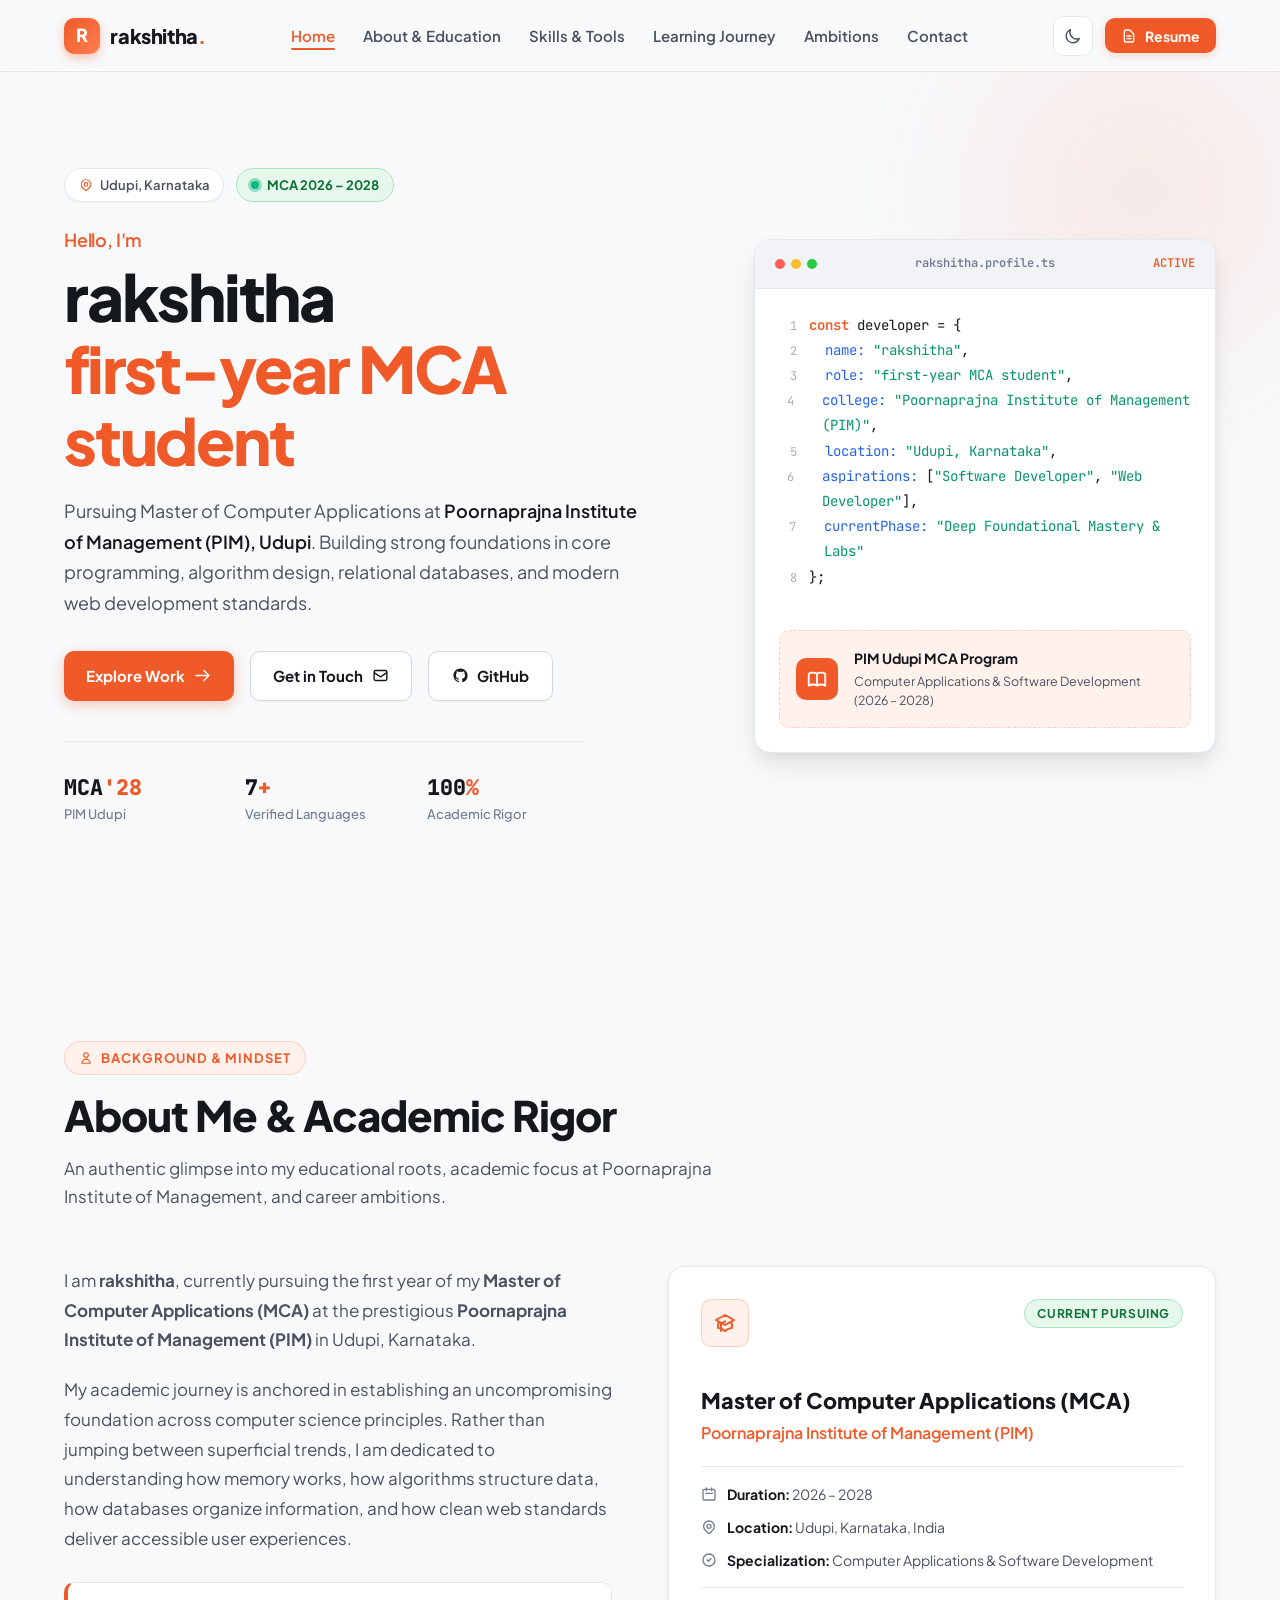
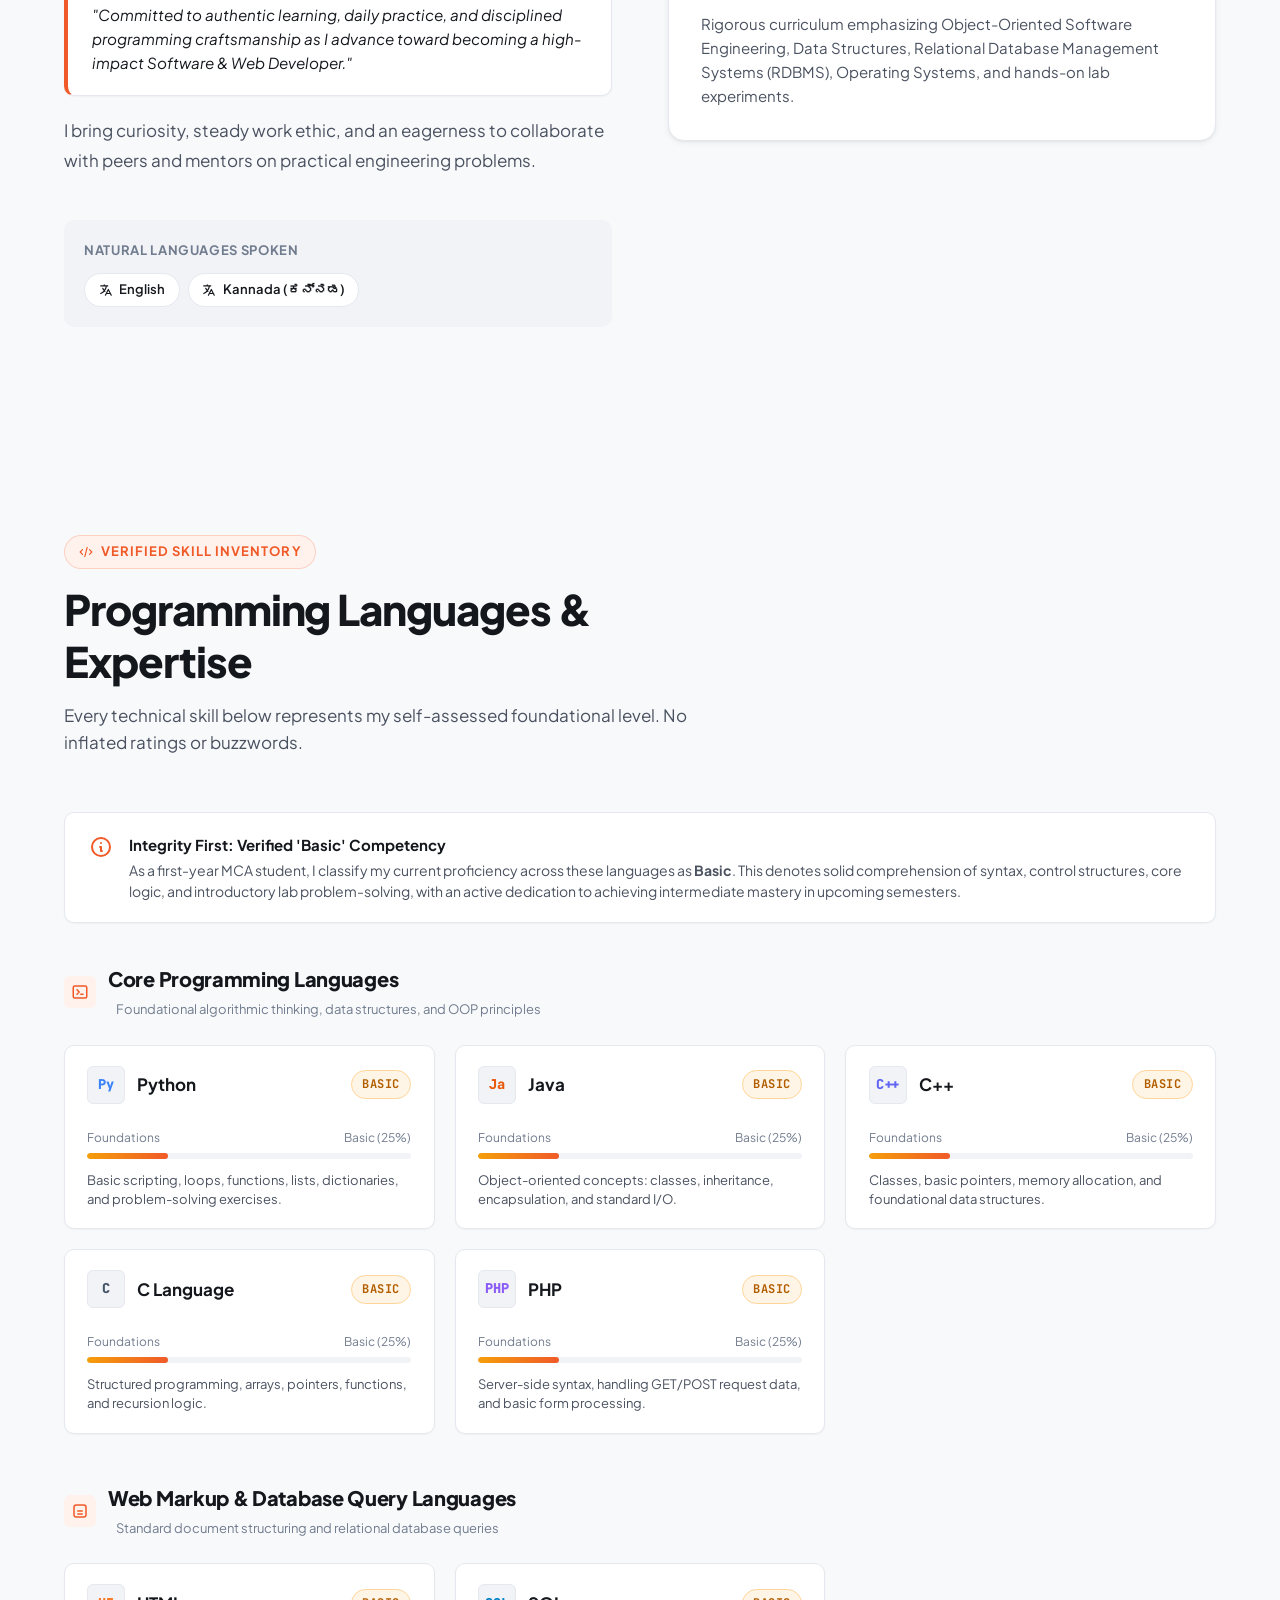
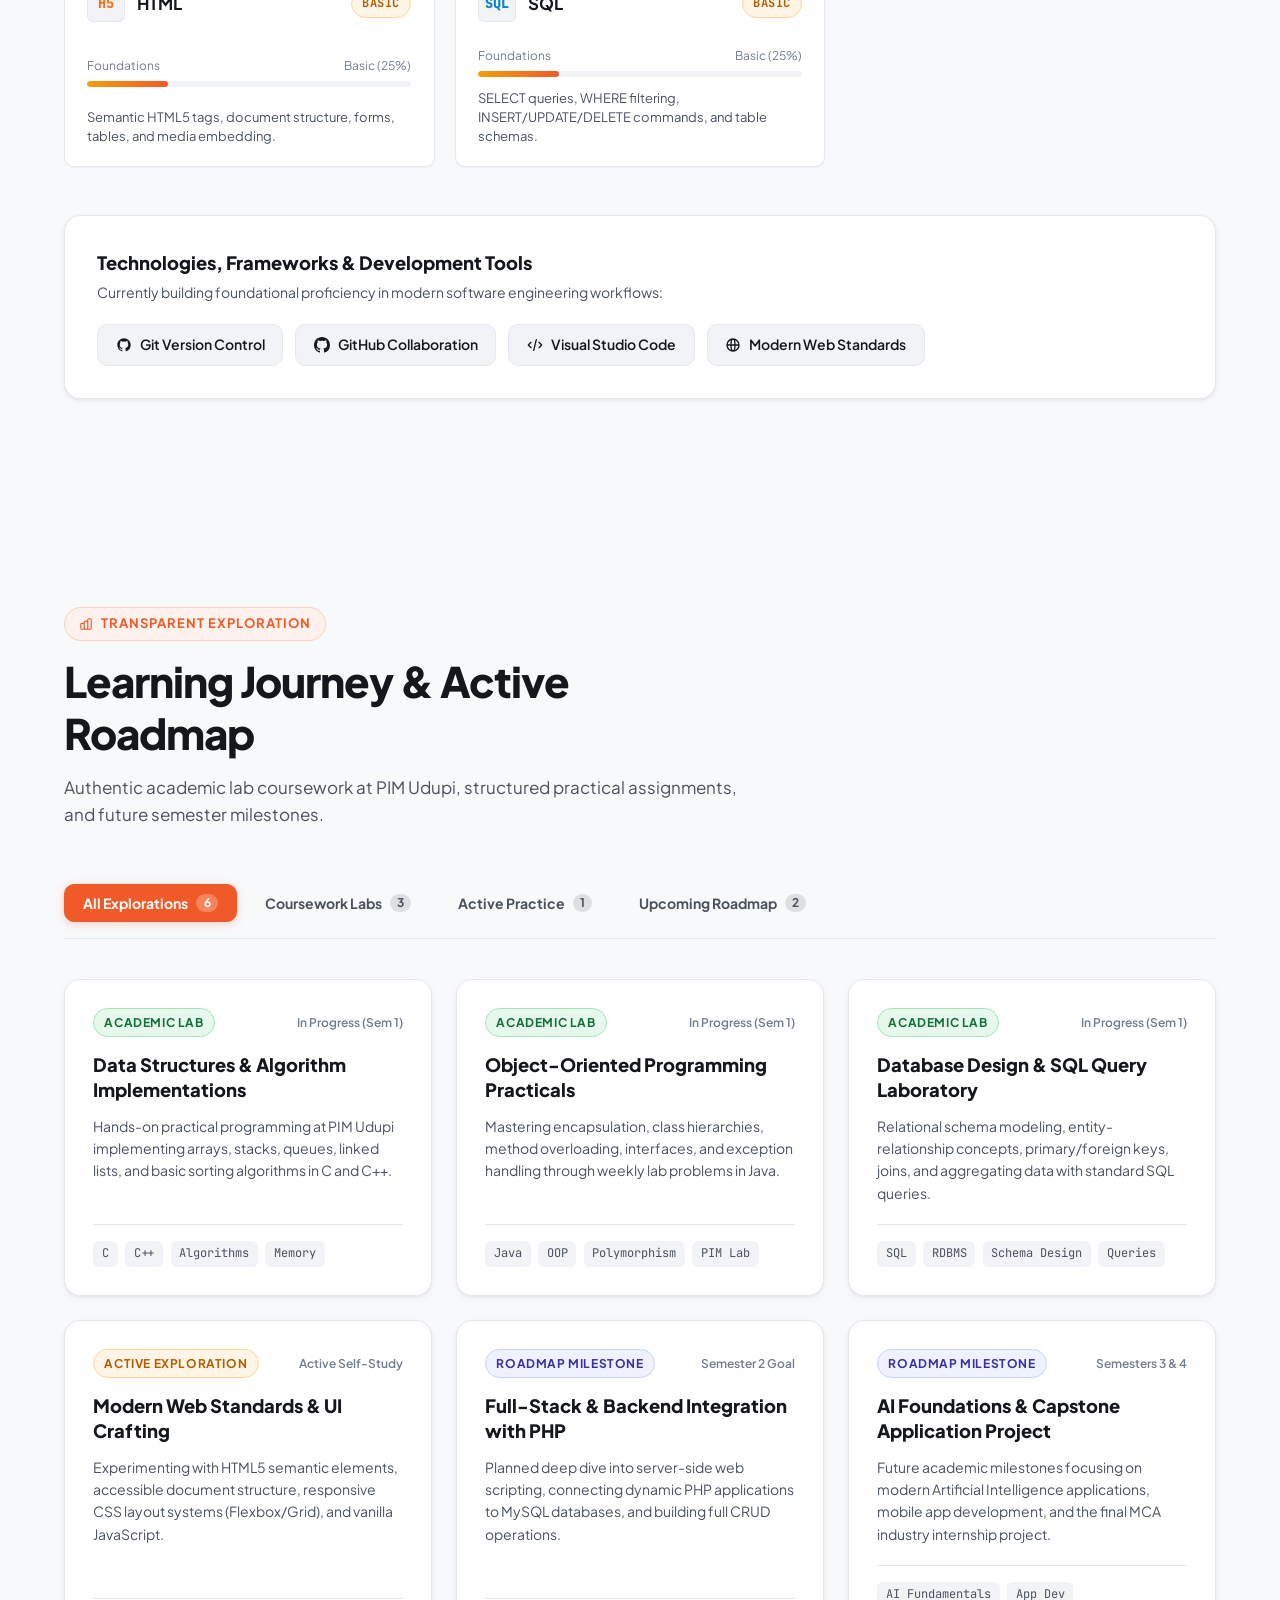
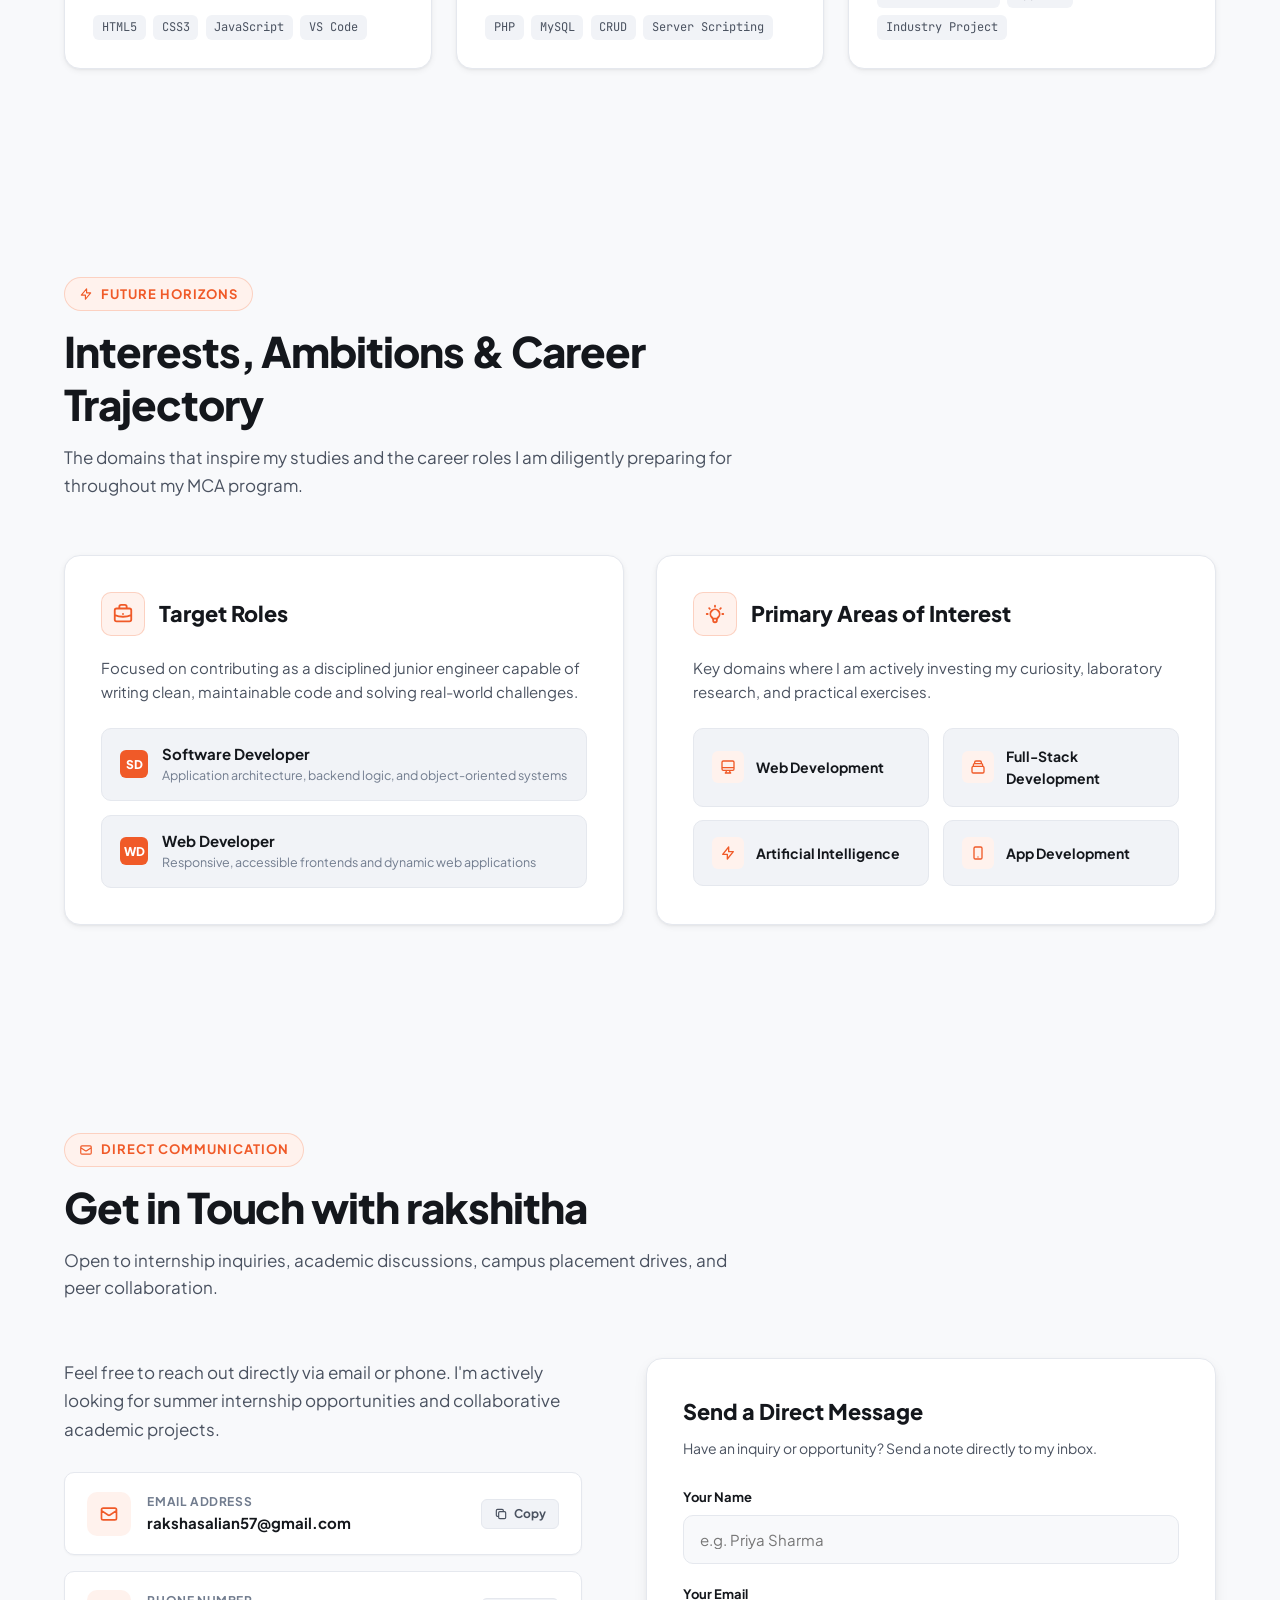
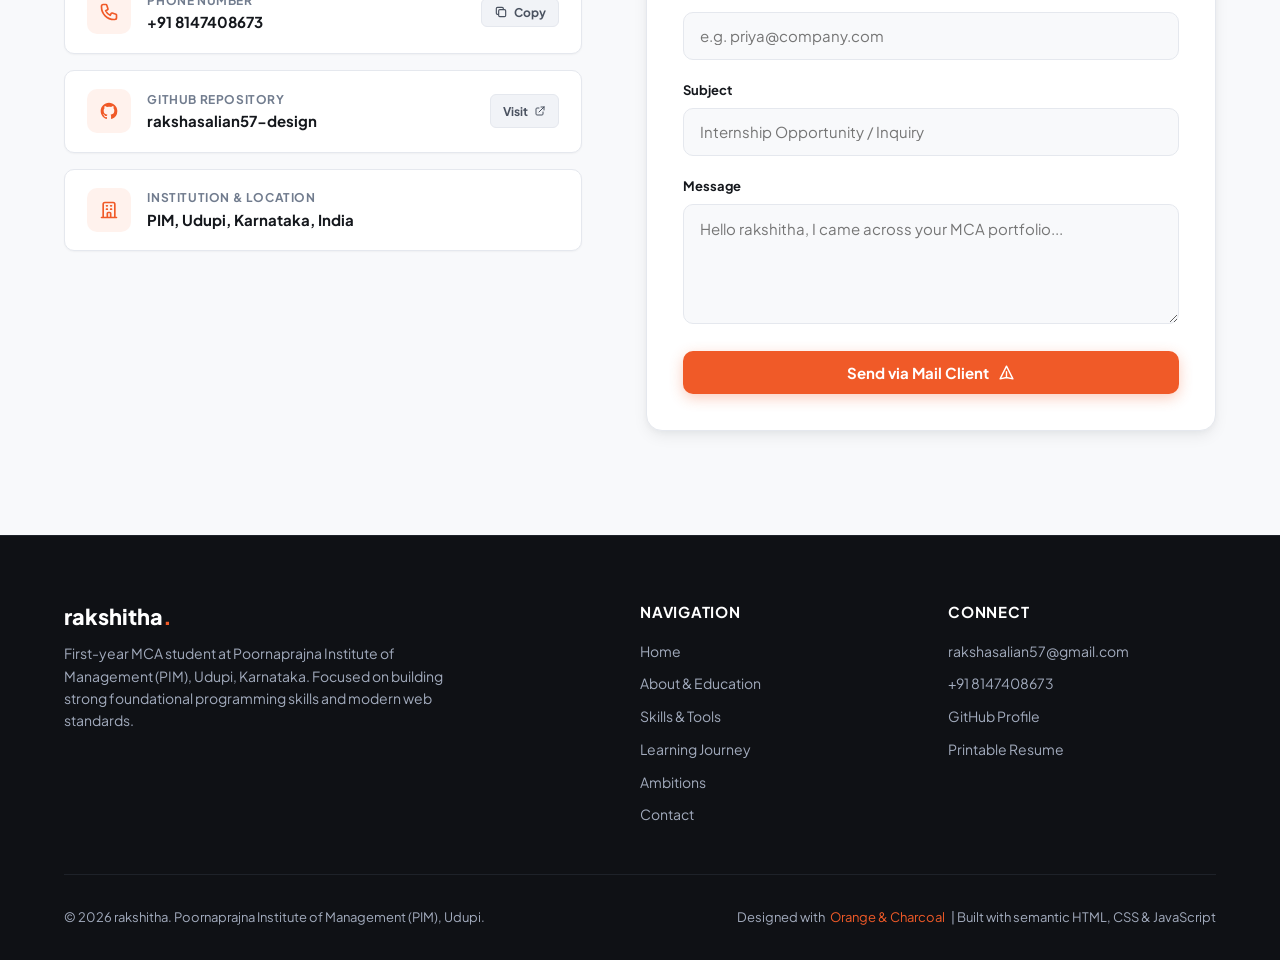
==== index.html @ cf34b153 "first commit" ====
<!DOCTYPE html>
<html lang="en" data-theme="light">
<head>
  <meta charset="UTF-8">
  <meta name="viewport" content="width=device-width, initial-scale=1.0">
  <meta http-equiv="X-UA-Compatible" content="ie=edge">
  
  <!-- Primary Meta Tags -->
  <title>rakshitha | MCA Portfolio | Poornaprajna Institute of Management</title>
  <meta name="title" content="rakshitha | MCA Portfolio | Poornaprajna Institute of Management">
  <meta name="description" content="Portfolio of rakshitha, MCA student at PIM Udupi specializing in software development. Explore verified programming fundamentals, academic labs, and learning roadmap.">
  <meta name="keywords" content="rakshitha, MCA, Poornaprajna Institute of Management, PIM Udupi, Web Developer, Software Developer, Python, Java, C++, SQL, HTML">
  <meta name="author" content="rakshitha">

  <!-- Open Graph / Facebook -->
  <meta property="og:type" content="website">
  <meta property="og:url" content="https://github.com/rakshasalian57-design">
  <meta property="og:title" content="rakshitha | MCA Portfolio | Poornaprajna Institute of Management">
  <meta property="og:description" content="Portfolio of rakshitha, MCA student at PIM Udupi specializing in software development.">
  <meta property="og:locale" content="en_IN">

  <!-- Twitter Card -->
  <meta name="twitter:card" content="summary_large_image">
  <meta name="twitter:title" content="rakshitha | MCA Portfolio | Poornaprajna Institute of Management">
  <meta name="twitter:description" content="Portfolio of rakshitha, first-year MCA student at PIM Udupi specializing in software development.">

  <!-- Favicon (SVG Data URI) -->
  <link rel="icon" type="image/svg+xml" href="data:image/svg+xml,<svg xmlns='http://www.w3.org/2000/svg' viewBox='0 0 100 100'><rect width='100' height='100' rx='25' fill='%23f05a28'/><text x='50%' y='68%' font-size='60' font-weight='900' fill='white' text-anchor='middle' font-family='sans-serif'>R</text></svg>">

  <!-- Google Fonts: Plus Jakarta Sans & JetBrains Mono -->
  <link rel="preconnect" href="https://fonts.googleapis.com">
  <link rel="preconnect" href="https://fonts.gstatic.com" crossorigin>
  <link href="https://fonts.googleapis.com/css2?family=JetBrains+Mono:wght@400;500;600;700&family=Plus+Jakarta+Sans:wght@400;500;600;700;800;900&display=swap" rel="stylesheet">

  <!-- Core Stylesheet -->
  <link rel="stylesheet" href="styles.css">

  <!-- JSON-LD Structured Data -->
  <script type="application/ld+json">
  {
    "@context": "https://schema.org",
    "@type": "Person",
    "name": "rakshitha",
    "jobTitle": "First-Year MCA Student",
    "affiliation": {
      "@type": "CollegeOrUniversity",
      "name": "Poornaprajna Institute of Management (PIM)",
      "address": {
        "@type": "PostalAddress",
        "addressLocality": "Udupi",
        "addressRegion": "Karnataka",
        "addressCountry": "India"
      }
    },
    "email": "mailto:rakshasalian57@gmail.com",
    "telephone": "+918147408673",
    "url": "https://github.com/rakshasalian57-design",
    "knowsAbout": ["Python", "PHP", "C++", "C", "Java", "HTML", "SQL", "Software Development", "Web Development"]
  }
  </script>
</head>
<body>

  <!-- =======================================================================
       Top Navigation Header
       ======================================================================= -->
  <header class="site-header" id="siteHeader">
    <div class="container header-container">
      <!-- Brand Mark -->
      <a href="#hero" class="brand" aria-label="rakshitha portfolio home">
        <span class="brand-symbol">R</span>
        <span>rakshitha<span class="brand-dot">.</span></span>
      </a>

      <!-- Desktop Navigation Menu -->
      <nav class="nav-desktop" aria-label="Primary Navigation">
        <ul class="nav-menu">
          <li><a href="#hero" class="nav-link active">Home</a></li>
          <li><a href="#about" class="nav-link">About & Education</a></li>
          <li><a href="#skills" class="nav-link">Skills & Tools</a></li>
          <li><a href="#journey" class="nav-link">Learning Journey</a></li>
          <li><a href="#ambitions" class="nav-link">Ambitions</a></li>
          <li><a href="#contact" class="nav-link">Contact</a></li>
        </ul>
      </nav>

      <!-- Action Controls -->
      <div class="header-actions">
        <!-- Light / Dark Theme Toggle Button -->
        <button id="themeToggleBtn" class="theme-toggle-btn" aria-label="Toggle dark and light color theme" title="Toggle theme">
          <!-- Sun Icon (shown in dark theme) -->
          <svg class="icon-sun" fill="none" stroke="currentColor" viewBox="0 0 24 24" aria-hidden="true">
            <path stroke-linecap="round" stroke-linejoin="round" stroke-width="2" d="M12 3v1m0 16v1m9-9h-1M4 12H3m15.364 6.364l-.707-.707M6.343 6.343l-.707-.707m12.728 0l-.707.707M6.343 17.657l-.707.707M16 12a4 4 0 11-8 0 4 4 0 018 0z" />
          </svg>
          <!-- Moon Icon (shown in light theme) -->
          <svg class="icon-moon" fill="none" stroke="currentColor" viewBox="0 0 24 24" aria-hidden="true">
            <path stroke-linecap="round" stroke-linejoin="round" stroke-width="2" d="M20.354 15.354A9 9 0 018.646 3.646 9.003 9.003 0 0012 21a9.003 9.003 0 008.354-5.646z" />
          </svg>
        </button>

        <!-- View / Download Resume CTA -->
        <button id="openResumeBtn" class="btn-header-resume" aria-label="View Rakshitha's Academic Resume">
          <svg fill="none" stroke="currentColor" viewBox="0 0 24 24" width="16" height="16" aria-hidden="true">
            <path stroke-linecap="round" stroke-linejoin="round" stroke-width="2" d="M9 12h6m-6 4h6m2 5H7a2 2 0 01-2-2V5a2 2 0 012-2h5.586a1 1 0 01.707.293l5.414 5.414a1 1 0 01.293.707V19a2 2 0 01-2 2z" />
          </svg>
          <span>Resume</span>
        </button>

        <!-- Mobile Drawer Toggle Button -->
        <button id="mobileNavToggle" class="mobile-nav-toggle" aria-label="Open mobile navigation menu" aria-expanded="false" aria-controls="mobileDrawer">
          <svg fill="none" stroke="currentColor" viewBox="0 0 24 24" aria-hidden="true">
            <path stroke-linecap="round" stroke-linejoin="round" stroke-width="2" d="M4 6h16M4 12h16M4 18h16" />
          </svg>
        </button>
      </div>
    </div>
  </header>

  <!-- =======================================================================
       Mobile Drawer Navigation & Backdrop
       ======================================================================= -->
  <div id="mobileDrawerBackdrop" class="mobile-drawer-backdrop" aria-hidden="true"></div>
  
  <aside id="mobileDrawer" class="mobile-drawer" aria-label="Mobile Navigation Menu" aria-hidden="true">
    <div class="mobile-drawer-header">
      <div class="brand">
        <span class="brand-symbol">R</span>
        <span>rakshitha<span class="brand-dot">.</span></span>
      </div>
      <button id="mobileDrawerClose" class="mobile-drawer-close" aria-label="Close navigation menu">
        <svg fill="none" stroke="currentColor" viewBox="0 0 24 24" width="20" height="20" aria-hidden="true">
          <path stroke-linecap="round" stroke-linejoin="round" stroke-width="2" d="M6 18L18 6M6 6l12 12" />
        </svg>
      </button>
    </div>

    <ul class="mobile-nav-links">
      <li><a href="#hero" class="mobile-nav-link active">Home</a></li>
      <li><a href="#about" class="mobile-nav-link">About & Education</a></li>
      <li><a href="#skills" class="mobile-nav-link">Skills & Tools</a></li>
      <li><a href="#journey" class="mobile-nav-link">Learning Journey</a></li>
      <li><a href="#ambitions" class="mobile-nav-link">Ambitions</a></li>
      <li><a href="#contact" class="mobile-nav-link">Contact</a></li>
    </ul>

    <div class="mobile-drawer-footer">
      <button id="mobileResumeBtn" class="btn btn-primary" style="width: 100%;">
        <svg fill="none" stroke="currentColor" viewBox="0 0 24 24" width="16" height="16" aria-hidden="true">
          <path stroke-linecap="round" stroke-linejoin="round" stroke-width="2" d="M9 12h6m-6 4h6m2 5H7a2 2 0 01-2-2V5a2 2 0 012-2h5.586a1 1 0 01.707.293l5.414 5.414a1 1 0 01.293.707V19a2 2 0 01-2 2z" />
        </svg>
        <span>View Academic Resume</span>
      </button>

      <div style="font-size: 0.8125rem; color: var(--text-muted); text-align: center;">
        Poornaprajna Institute of Management (PIM), Udupi
      </div>
    </div>
  </aside>

  <!-- =======================================================================
       Main Content
       ======================================================================= -->
  <main id="mainContent">

    <!-- -------------------------------------------------------------------
         Section 1: Hero Showcase (Text-Focused Introduction)
         ------------------------------------------------------------------- -->
    <section class="section hero-section" id="hero">
      <div class="hero-glow-bg" aria-hidden="true"></div>
      <div class="container hero-grid">
        
        <!-- Left: Text-Focused Content -->
        <div class="hero-content">
          <!-- Badges Row -->
          <div class="hero-badges-row">
            <span class="location-badge">
              <svg fill="none" stroke="currentColor" viewBox="0 0 24 24" aria-hidden="true">
                <path stroke-linecap="round" stroke-linejoin="round" stroke-width="2" d="M17.657 16.657L13.414 20.9a1.998 1.998 0 01-2.827 0l-4.244-4.243a8 8 0 1111.314 0z" />
                <path stroke-linecap="round" stroke-linejoin="round" stroke-width="2" d="M15 11a3 3 0 11-6 0 3 3 0 016 0z" />
              </svg>
              <span>Udupi, Karnataka</span>
            </span>

            <span class="status-active-badge">
              <span class="status-indicator-dot"></span>
              <span>MCA 2026 – 2028</span>
            </span>
          </div>

          <p class="hero-greeting">Hello, I'm</p>
          <h1 class="hero-title">
            rakshitha<br>
            <span class="hero-highlight">first-year MCA student</span>
          </h1>

          <p class="hero-pitch">
            Pursuing Master of Computer Applications at <strong>Poornaprajna Institute of Management (PIM), Udupi</strong>. Building strong foundations in core programming, algorithm design, relational databases, and modern web development standards.
          </p>

          <div class="hero-actions">
            <a href="#journey" class="btn btn-primary">
              <span>Explore Work</span>
              <svg fill="none" stroke="currentColor" viewBox="0 0 24 24" aria-hidden="true">
                <path stroke-linecap="round" stroke-linejoin="round" stroke-width="2" d="M14 5l7 7m0 0l-7 7m7-7H3" />
              </svg>
            </a>

            <a href="#contact" class="btn btn-secondary">
              <span>Get in Touch</span>
              <svg fill="none" stroke="currentColor" viewBox="0 0 24 24" aria-hidden="true">
                <path stroke-linecap="round" stroke-linejoin="round" stroke-width="2" d="M3 8l7.89 5.26a2 2 0 002.22 0L21 8M5 19h14a2 2 0 002-2V7a2 2 0 00-2-2H5a2 2 0 00-2 2v10a2 2 0 002 2z" />
              </svg>
            </a>

            <a href="https://github.com/rakshasalian57-design" target="_blank" rel="noopener noreferrer" class="btn btn-secondary" aria-label="Visit rakshitha's GitHub profile">
              <svg fill="currentColor" viewBox="0 0 24 24" aria-hidden="true">
                <path fill-rule="evenodd" clip-rule="evenodd" d="M12 2C6.477 2 2 6.484 2 12.017c0 4.425 2.865 8.18 6.839 9.504.5.092.682-.217.682-.483 0-.237-.008-.868-.013-1.703-2.782.605-3.369-1.343-3.369-1.343-.454-1.158-1.11-1.466-1.11-1.466-.908-.62.069-.608.069-.608 1.003.07 1.53 1.032 1.53 1.032.892 1.53 2.341 1.088 2.91.832.092-.647.35-1.088.636-1.338-2.22-.253-4.555-1.113-4.555-4.951 0-1.093.39-1.988 1.029-2.688-.103-.253-.446-1.272.098-2.65 0 0 .84-.27 2.75 1.026A9.564 9.564 0 0112 6.844c.85.004 1.705.115 2.504.337 1.909-1.296 2.747-1.027 2.747-1.027.546 1.379.202 2.398.1 2.651.64.7 1.028 1.595 1.028 2.688 0 3.848-2.339 4.695-4.566 4.943.359.309.678.92.678 1.855 0 1.338-.012 2.419-.012 2.747 0 .268.18.58.688.482A10.019 10.019 0 0022 12.017C22 6.484 17.522 2 12 2z" />
              </svg>
              <span>GitHub</span>
            </a>
          </div>

          <!-- Quick Metrics Bar -->
          <div class="hero-quick-stats">
            <div class="stat-item">
              <span class="stat-number">MCA<span>'28</span></span>
              <span class="stat-label">PIM Udupi</span>
            </div>
            <div class="stat-item">
              <span class="stat-number">7<span>+</span></span>
              <span class="stat-label">Verified Languages</span>
            </div>
            <div class="stat-item">
              <span class="stat-number">100<span>%</span></span>
              <span class="stat-label">Academic Rigor</span>
            </div>
          </div>
        </div>

        <!-- Right: Developer Terminal Card Graphic -->
        <div class="hero-card-wrapper">
          <div class="terminal-card">
            <div class="terminal-header">
              <div class="terminal-dots">
                <span class="dot dot-red"></span>
                <span class="dot dot-yellow"></span>
                <span class="dot dot-green"></span>
              </div>
              <span class="terminal-title">rakshitha.profile.ts</span>
              <span style="font-size: 0.75rem; color: var(--primary-orange); font-family: var(--font-mono); font-weight: 600;">ACTIVE</span>
            </div>

            <div class="terminal-body">
              <div class="code-line">
                <span class="line-num">1</span>
                <span><span class="code-keyword">const</span> developer = {</span>
              </div>
              <div class="code-line">
                <span class="line-num">2</span>
                <span style="padding-left: 1rem;"><span class="code-property">name:</span> <span class="code-string">"rakshitha"</span>,</span>
              </div>
              <div class="code-line">
                <span class="line-num">3</span>
                <span style="padding-left: 1rem;"><span class="code-property">role:</span> <span class="code-string">"first-year MCA student"</span>,</span>
              </div>
              <div class="code-line">
                <span class="line-num">4</span>
                <span style="padding-left: 1rem;"><span class="code-property">college:</span> <span class="code-string">"Poornaprajna Institute of Management (PIM)"</span>,</span>
              </div>
              <div class="code-line">
                <span class="line-num">5</span>
                <span style="padding-left: 1rem;"><span class="code-property">location:</span> <span class="code-string">"Udupi, Karnataka"</span>,</span>
              </div>
              <div class="code-line">
                <span class="line-num">6</span>
                <span style="padding-left: 1rem;"><span class="code-property">aspirations:</span> [<span class="code-string">"Software Developer"</span>, <span class="code-string">"Web Developer"</span>],</span>
              </div>
              <div class="code-line">
                <span class="line-num">7</span>
                <span style="padding-left: 1rem;"><span class="code-property">currentPhase:</span> <span class="code-string">"Deep Foundational Mastery & Labs"</span></span>
              </div>
              <div class="code-line">
                <span class="line-num">8</span>
                <span>};</span>
              </div>
            </div>

            <div style="padding: 0 1.5rem 1.5rem 1.5rem;">
              <div class="terminal-badge-card">
                <div class="terminal-badge-icon">
                  <svg fill="none" stroke="currentColor" viewBox="0 0 24 24" width="22" height="22" aria-hidden="true">
                    <path stroke-linecap="round" stroke-linejoin="round" stroke-width="2" d="M12 6.253v13m0-13C10.832 5.477 9.246 5 7.5 5S4.168 5.477 3 6.253v13C4.168 18.477 5.754 18 7.5 18s3.332.477 4.5 1.253m0-13C13.168 5.477 14.754 5 16.5 5c1.747 0 3.332.477 4.5 1.253v13C19.832 18.477 18.247 18 16.5 18c-1.746 0-3.332.477-4.5 1.253" />
                  </svg>
                </div>
                <div class="terminal-badge-text">
                  <h4>PIM Udupi MCA Program</h4>
                  <p>Computer Applications & Software Development (2026 – 2028)</p>
                </div>
              </div>
            </div>
          </div>
        </div>

      </div>
    </section>

    <!-- -------------------------------------------------------------------
         Section 2: About Me & Academic Background
         ------------------------------------------------------------------- -->
    <section class="section" id="about">
      <div class="container">
        
        <div class="section-header">
          <span class="section-tag">
            <svg fill="none" stroke="currentColor" viewBox="0 0 24 24" aria-hidden="true">
              <path stroke-linecap="round" stroke-linejoin="round" stroke-width="2" d="M16 7a4 4 0 11-8 0 4 4 0 018 0zM12 14a7 7 0 00-7 7h14a7 7 0 00-7-7z" />
            </svg>
            Background & Mindset
          </span>
          <h2 class="section-title">About Me & Academic Rigor</h2>
          <p class="section-subtitle">
            An authentic glimpse into my educational roots, academic focus at Poornaprajna Institute of Management, and career ambitions.
          </p>
        </div>

        <div class="about-grid">
          <!-- Left: Narrative -->
          <div class="about-narrative">
            <p class="about-text">
              I am <strong>rakshitha</strong>, currently pursuing the first year of my <strong>Master of Computer Applications (MCA)</strong> at the prestigious <strong>Poornaprajna Institute of Management (PIM)</strong> in Udupi, Karnataka.
            </p>
            <p class="about-text">
              My academic journey is anchored in establishing an uncompromising foundation across computer science principles. Rather than jumping between superficial trends, I am dedicated to understanding how memory works, how algorithms structure data, how databases organize information, and how clean web standards deliver accessible user experiences.
            </p>

            <div class="about-highlight-box">
              <p>
                "Committed to authentic learning, daily practice, and disciplined programming craftsmanship as I advance toward becoming a high-impact Software & Web Developer."
              </p>
            </div>

            <p class="about-text">
              I bring curiosity, steady work ethic, and an eagerness to collaborate with peers and mentors on practical engineering problems.
            </p>

            <!-- Natural Languages Spoken -->
            <div class="natural-languages-block">
              <h4>Natural Languages Spoken</h4>
              <div class="lang-chips">
                <span class="lang-chip">
                  <svg fill="none" stroke="currentColor" viewBox="0 0 24 24" width="14" height="14" aria-hidden="true">
                    <path stroke-linecap="round" stroke-linejoin="round" stroke-width="2" d="M3 5h12M9 3v2m1.048 9.5A18.022 18.022 0 016.412 9m6.088 9h7M11 21l5-10 5 10M12.751 5C11.783 10.77 8.07 15.61 3 18.129" />
                  </svg>
                  English
                </span>
                <span class="lang-chip">
                  <svg fill="none" stroke="currentColor" viewBox="0 0 24 24" width="14" height="14" aria-hidden="true">
                    <path stroke-linecap="round" stroke-linejoin="round" stroke-width="2" d="M3 5h12M9 3v2m1.048 9.5A18.022 18.022 0 016.412 9m6.088 9h7M11 21l5-10 5 10M12.751 5C11.783 10.77 8.07 15.61 3 18.129" />
                  </svg>
                  Kannada (ಕನ್ನಡ)
                </span>
              </div>
            </div>
          </div>

          <!-- Right: Education Card -->
          <div>
            <div class="education-card">
              <div class="edu-header">
                <div class="edu-icon-wrap">
                  <svg fill="none" stroke="currentColor" viewBox="0 0 24 24" aria-hidden="true">
                    <path d="M12 14l9-5-9-5-9 5 9 5z" />
                    <path d="M12 14l6.16-3.422a12.083 12.083 0 01.665 6.479A11.952 11.952 0 0012 20.055a11.952 11.952 0 00-6.824-2.998 12.078 12.078 0 01.665-6.479L12 14z" />
                    <path stroke-linecap="round" stroke-linejoin="round" stroke-width="2" d="M12 14l9-5-9-5-9 5 9 5zm0 0l6.16-3.422a12.083 12.083 0 01.665 6.479A11.952 11.952 0 0012 20.055a11.952 11.952 0 00-6.824-2.998 12.078 12.078 0 01.665-6.479L12 14zm-4 6v-7.5l4-2.222" />
                  </svg>
                </div>
                <span class="edu-badge-tag">Current Pursuing</span>
              </div>

              <h3 class="edu-degree">Master of Computer Applications (MCA)</h3>
              <p class="edu-institution">Poornaprajna Institute of Management (PIM)</p>

              <div class="edu-meta-list">
                <div class="edu-meta-row">
                  <svg fill="none" stroke="currentColor" viewBox="0 0 24 24" aria-hidden="true">
                    <path stroke-linecap="round" stroke-linejoin="round" stroke-width="2" d="M8 7V3m8 4V3m-9 8h10M5 21h14a2 2 0 002-2V7a2 2 0 00-2-2H5a2 2 0 00-2 2v12a2 2 0 002 2z" />
                  </svg>
                  <span><strong>Duration:</strong> 2026 – 2028</span>
                </div>
                <div class="edu-meta-row">
                  <svg fill="none" stroke="currentColor" viewBox="0 0 24 24" aria-hidden="true">
                    <path stroke-linecap="round" stroke-linejoin="round" stroke-width="2" d="M17.657 16.657L13.414 20.9a1.998 1.998 0 01-2.827 0l-4.244-4.243a8 8 0 1111.314 0z" />
                    <path stroke-linecap="round" stroke-linejoin="round" stroke-width="2" d="M15 11a3 3 0 11-6 0 3 3 0 016 0z" />
                  </svg>
                  <span><strong>Location:</strong> Udupi, Karnataka, India</span>
                </div>
                <div class="edu-meta-row">
                  <svg fill="none" stroke="currentColor" viewBox="0 0 24 24" aria-hidden="true">
                    <path stroke-linecap="round" stroke-linejoin="round" stroke-width="2" d="M9 12l2 2 4-4m6 2a9 9 0 11-18 0 9 9 0 0118 0z" />
                  </svg>
                  <span><strong>Specialization:</strong> Computer Applications & Software Development</span>
                </div>
              </div>

              <p class="edu-details">
                Rigorous curriculum emphasizing Object-Oriented Software Engineering, Data Structures, Relational Database Management Systems (RDBMS), Operating Systems, and hands-on lab experiments.
              </p>
            </div>
          </div>
        </div>

      </div>
    </section>

    <!-- -------------------------------------------------------------------
         Section 3: Technical Skills & Verified Expertise
         ------------------------------------------------------------------- -->
    <section class="section" id="skills">
      <div class="container">
        
        <div class="section-header">
          <span class="section-tag">
            <svg fill="none" stroke="currentColor" viewBox="0 0 24 24" aria-hidden="true">
              <path stroke-linecap="round" stroke-linejoin="round" stroke-width="2" d="M10 20l4-16m4 4l4 4-4 4M6 16l-4-4 4-4" />
            </svg>
            Verified Skill Inventory
          </span>
          <h2 class="section-title">Programming Languages & Expertise</h2>
          <p class="section-subtitle">
            Every technical skill below represents my self-assessed foundational level. No inflated ratings or buzzwords.
          </p>
        </div>

        <!-- Transparency Notice -->
        <div class="skills-notice-box">
          <svg class="notice-icon" fill="none" stroke="currentColor" viewBox="0 0 24 24" aria-hidden="true">
            <path stroke-linecap="round" stroke-linejoin="round" stroke-width="2" d="M13 16h-1v-4h-1m1-4h.01M21 12a9 9 0 11-18 0 9 9 0 0118 0z" />
          </svg>
          <div class="notice-text">
            <h4>Integrity First: Verified 'Basic' Competency</h4>
            <p>
              As a first-year MCA student, I classify my current proficiency across these languages as <strong>Basic</strong>. This denotes solid comprehension of syntax, control structures, core logic, and introductory lab problem-solving, with an active dedication to achieving intermediate mastery in upcoming semesters.
            </p>
          </div>
        </div>

        <!-- Group 1: Core Programming Languages -->
        <div class="skills-category-group">
          <div class="category-header">
            <div class="category-icon">
              <svg fill="none" stroke="currentColor" viewBox="0 0 24 24" aria-hidden="true">
                <path stroke-linecap="round" stroke-linejoin="round" stroke-width="2" d="M8 9l3 3-3 3m5 0h3M5 20h14a2 2 0 002-2V6a2 2 0 00-2-2H5a2 2 0 00-2 2v12a2 2 0 002 2z" />
              </svg>
            </div>
            <div>
              <h3 class="category-title">Core Programming Languages</h3>
              <span class="category-desc">Foundational algorithmic thinking, data structures, and OOP principles</span>
            </div>
          </div>

          <div class="skills-grid">
            
            <!-- Python -->
            <div class="skill-card">
              <div class="skill-card-top">
                <div class="skill-name-wrap">
                  <div class="skill-lang-icon" style="color: #3b82f6;">Py</div>
                  <span class="skill-name">Python</span>
                </div>
                <span class="skill-level-badge">Basic</span>
              </div>
              <div class="skill-meter-container">
                <div class="meter-labels">
                  <span>Foundations</span>
                  <span>Basic (25%)</span>
                </div>
                <div class="meter-track">
                  <div class="meter-fill" style="width: 25%;"></div>
                </div>
              </div>
              <p class="skill-context-note">Basic scripting, loops, functions, lists, dictionaries, and problem-solving exercises.</p>
            </div>

            <!-- Java -->
            <div class="skill-card">
              <div class="skill-card-top">
                <div class="skill-name-wrap">
                  <div class="skill-lang-icon" style="color: #ea580c;">Ja</div>
                  <span class="skill-name">Java</span>
                </div>
                <span class="skill-level-badge">Basic</span>
              </div>
              <div class="skill-meter-container">
                <div class="meter-labels">
                  <span>Foundations</span>
                  <span>Basic (25%)</span>
                </div>
                <div class="meter-track">
                  <div class="meter-fill" style="width: 25%;"></div>
                </div>
              </div>
              <p class="skill-context-note">Object-oriented concepts: classes, inheritance, encapsulation, and standard I/O.</p>
            </div>

            <!-- C++ -->
            <div class="skill-card">
              <div class="skill-card-top">
                <div class="skill-name-wrap">
                  <div class="skill-lang-icon" style="color: #6366f1;">C++</div>
                  <span class="skill-name">C++</span>
                </div>
                <span class="skill-level-badge">Basic</span>
              </div>
              <div class="skill-meter-container">
                <div class="meter-labels">
                  <span>Foundations</span>
                  <span>Basic (25%)</span>
                </div>
                <div class="meter-track">
                  <div class="meter-fill" style="width: 25%;"></div>
                </div>
              </div>
              <p class="skill-context-note">Classes, basic pointers, memory allocation, and foundational data structures.</p>
            </div>

            <!-- C -->
            <div class="skill-card">
              <div class="skill-card-top">
                <div class="skill-name-wrap">
                  <div class="skill-lang-icon" style="color: #475569;">C</div>
                  <span class="skill-name">C Language</span>
                </div>
                <span class="skill-level-badge">Basic</span>
              </div>
              <div class="skill-meter-container">
                <div class="meter-labels">
                  <span>Foundations</span>
                  <span>Basic (25%)</span>
                </div>
                <div class="meter-track">
                  <div class="meter-fill" style="width: 25%;"></div>
                </div>
              </div>
              <p class="skill-context-note">Structured programming, arrays, pointers, functions, and recursion logic.</p>
            </div>

            <!-- PHP -->
            <div class="skill-card">
              <div class="skill-card-top">
                <div class="skill-name-wrap">
                  <div class="skill-lang-icon" style="color: #8b5cf6;">PHP</div>
                  <span class="skill-name">PHP</span>
                </div>
                <span class="skill-level-badge">Basic</span>
              </div>
              <div class="skill-meter-container">
                <div class="meter-labels">
                  <span>Foundations</span>
                  <span>Basic (25%)</span>
                </div>
                <div class="meter-track">
                  <div class="meter-fill" style="width: 25%;"></div>
                </div>
              </div>
              <p class="skill-context-note">Server-side syntax, handling GET/POST request data, and basic form processing.</p>
            </div>

          </div>
        </div>

        <!-- Group 2: Web Fundamentals & Query Languages -->
        <div class="skills-category-group">
          <div class="category-header">
            <div class="category-icon">
              <svg fill="none" stroke="currentColor" viewBox="0 0 24 24" aria-hidden="true">
                <path stroke-linecap="round" stroke-linejoin="round" stroke-width="2" d="M4 7v10c0 2 1 3 3 3h10c2 0 3-1 3-3V7c0-2-1-3-3-3H7C5 4 4 5 4 7z" />
                <path stroke-linecap="round" stroke-linejoin="round" stroke-width="2" d="M9 12h6m-6 4h6" />
              </svg>
            </div>
            <div>
              <h3 class="category-title">Web Markup & Database Query Languages</h3>
              <span class="category-desc">Standard document structuring and relational database queries</span>
            </div>
          </div>

          <div class="skills-grid">
            
            <!-- HTML -->
            <div class="skill-card">
              <div class="skill-card-top">
                <div class="skill-name-wrap">
                  <div class="skill-lang-icon" style="color: #f97316;">H5</div>
                  <span class="skill-name">HTML</span>
                </div>
                <span class="skill-level-badge">Basic</span>
              </div>
              <div class="skill-meter-container">
                <div class="meter-labels">
                  <span>Foundations</span>
                  <span>Basic (25%)</span>
                </div>
                <div class="meter-track">
                  <div class="meter-fill" style="width: 25%;"></div>
                </div>
              </div>
              <p class="skill-context-note">Semantic HTML5 tags, document structure, forms, tables, and media embedding.</p>
            </div>

            <!-- SQL -->
            <div class="skill-card">
              <div class="skill-card-top">
                <div class="skill-name-wrap">
                  <div class="skill-lang-icon" style="color: #0284c7;">SQL</div>
                  <span class="skill-name">SQL</span>
                </div>
                <span class="skill-level-badge">Basic</span>
              </div>
              <div class="skill-meter-container">
                <div class="meter-labels">
                  <span>Foundations</span>
                  <span>Basic (25%)</span>
                </div>
                <div class="meter-track">
                  <div class="meter-fill" style="width: 25%;"></div>
                </div>
              </div>
              <p class="skill-context-note">SELECT queries, WHERE filtering, INSERT/UPDATE/DELETE commands, and table schemas.</p>
            </div>

          </div>
        </div>

        <!-- Tools & Development Environment Banner -->
        <div class="tools-banner">
          <div class="tools-banner-header">
            <h3>Technologies, Frameworks & Development Tools</h3>
            <p>Currently building foundational proficiency in modern software engineering workflows:</p>
          </div>
          <div class="tools-tags-list">
            <span class="tool-tag">
              <svg fill="currentColor" viewBox="0 0 24 24" aria-hidden="true">
                <path d="M12 2C6.477 2 2 6.484 2 12.017c0 4.425 2.865 8.18 6.839 9.504.5.092.682-.217.682-.483 0-.237-.008-.868-.013-1.703-2.782.605-3.369-1.343-3.369-1.343-.454-1.158-1.11-1.466-1.11-1.466-.908-.62.069-.608.069-.608 1.003.07 1.53 1.032 1.53 1.032.892 1.53 2.341 1.088 2.91.832.092-.647.35-1.088.636-1.338-2.22-.253-4.555-1.113-4.555-4.951 0-1.093.39-1.988 1.029-2.688-.103-.253-.446-1.272.098-2.65 0 0 .84-.27 2.75 1.026A9.564 9.564 0 0112 6.844c.85.004 1.705.115 2.504.337 1.909-1.296 2.747-1.027 2.747-1.027.546 1.379.202 2.398.1 2.651.64.7 1.028 1.595 1.028 2.688 0 3.848-2.339 4.695-4.566 4.943.359.309.678.92.678 1.855 0 1.338-.012 2.419-.012 2.747 0 .268.18.58.688.482A10.019 10.019 0 0022 12.017C22 6.484 17.522 2 12 2z" />
              </svg>
              Git Version Control
            </span>
            <span class="tool-tag">
              <svg fill="currentColor" viewBox="0 0 24 24" aria-hidden="true">
                <path d="M12 0C5.37 0 0 5.37 0 12c0 5.31 3.435 9.795 8.205 11.385.6.105.825-.255.825-.57 0-.285-.015-1.23-.015-2.235-3.015.555-3.795-.735-4.035-1.41-.135-.345-.72-1.41-1.23-1.695-.42-.225-1.02-.78-.015-.795.945-.015 1.62.87 1.845 1.23 1.08 1.815 2.805 1.305 3.495.99.105-.78.42-1.305.765-1.605-2.67-.3-5.46-1.335-5.46-5.925 0-1.305.465-2.385 1.23-3.225-.12-.3-.54-1.53.12-3.18 0 0 1.005-.315 3.3 1.23.96-.27 1.98-.405 3-.405s2.04.135 3 .405c2.295-1.56 3.3-1.23 3.3-1.23.66 1.65.24 2.88.12 3.18.765.84 1.23 1.905 1.23 3.225 0 4.605-2.805 5.625-5.475 5.925.435.375.81 1.095.81 2.22 0 1.605-.015 2.895-.015 3.3 0 .315.225.69.825.57A12.02 12.02 0 0024 12c0-6.63-5.37-12-12-12z"/>
              </svg>
              GitHub Collaboration
            </span>
            <span class="tool-tag">
              <svg fill="none" stroke="currentColor" viewBox="0 0 24 24" aria-hidden="true">
                <path stroke-linecap="round" stroke-linejoin="round" stroke-width="2" d="M10 20l4-16m4 4l4 4-4 4M6 16l-4-4 4-4" />
              </svg>
              Visual Studio Code
            </span>
            <span class="tool-tag">
              <svg fill="none" stroke="currentColor" viewBox="0 0 24 24" aria-hidden="true">
                <path stroke-linecap="round" stroke-linejoin="round" stroke-width="2" d="M21 12a9 9 0 01-9 9m9-9a9 9 0 00-9-9m9 9H3m9 9a9 9 0 01-9-9m9 9c1.657 0 3-4.03 3-9s-1.343-9-3-9m0 18c-1.657 0-3-4.03-3-9s1.343-9 3-9m-9 9a9 9 0 019-9" />
              </svg>
              Modern Web Standards
            </span>
          </div>
        </div>

      </div>
    </section>

    <!-- -------------------------------------------------------------------
         Section 4: Academic Labs & Learning Roadmap
         ------------------------------------------------------------------- -->
    <section class="section" id="journey">
      <div class="container">
        
        <div class="section-header">
          <span class="section-tag">
            <svg fill="none" stroke="currentColor" viewBox="0 0 24 24" aria-hidden="true">
              <path stroke-linecap="round" stroke-linejoin="round" stroke-width="2" d="M9 19v-6a2 2 0 00-2-2H5a2 2 0 00-2 2v6a2 2 0 002 2h2a2 2 0 002-2zm0 0V9a2 2 0 012-2h2a2 2 0 012 2v10m-6 0a2 2 0 002 2h2a2 2 0 002-2m0 0V5a2 2 0 012-2h2a2 2 0 012 2v14a2 2 0 01-2 2h-2a2 2 0 01-2-2z" />
            </svg>
            Transparent Exploration
          </span>
          <h2 class="section-title">Learning Journey & Active Roadmap</h2>
          <p class="section-subtitle">
            Authentic academic lab coursework at PIM Udupi, structured practical assignments, and future semester milestones.
          </p>
        </div>

        <!-- Interactive Filtering Tabs -->
        <div class="filter-tabs-container" role="tablist" aria-label="Roadmap Filter Tabs">
          <button class="filter-tab active" data-filter="all" role="tab" aria-selected="true">
            <span>All Explorations</span>
            <span class="filter-tab-count">6</span>
          </button>
          <button class="filter-tab" data-filter="labs" role="tab" aria-selected="false">
            <span>Coursework Labs</span>
            <span class="filter-tab-count">3</span>
          </button>
          <button class="filter-tab" data-filter="foundations" role="tab" aria-selected="false">
            <span>Active Practice</span>
            <span class="filter-tab-count">1</span>
          </button>
          <button class="filter-tab" data-filter="roadmap" role="tab" aria-selected="false">
            <span>Upcoming Roadmap</span>
            <span class="filter-tab-count">2</span>
          </button>
        </div>

        <!-- Cards Grid -->
        <div class="roadmap-grid">

          <!-- Card 1: C/C++ Data Structures Lab -->
          <article class="roadmap-card" data-category="labs">
            <div>
              <div class="roadmap-card-header">
                <span class="roadmap-type-badge type-lab">Academic Lab</span>
                <span class="roadmap-status-label">In Progress (Sem 1)</span>
              </div>
              <h3 class="roadmap-card-title">Data Structures & Algorithm Implementations</h3>
              <p class="roadmap-card-desc">
                Hands-on practical programming at PIM Udupi implementing arrays, stacks, queues, linked lists, and basic sorting algorithms in C and C++.
              </p>
            </div>
            <div class="roadmap-tech-tags">
              <span class="roadmap-tech-tag">C</span>
              <span class="roadmap-tech-tag">C++</span>
              <span class="roadmap-tech-tag">Algorithms</span>
              <span class="roadmap-tech-tag">Memory</span>
            </div>
          </article>

          <!-- Card 2: Java OOP Paradigms Lab -->
          <article class="roadmap-card" data-category="labs">
            <div>
              <div class="roadmap-card-header">
                <span class="roadmap-type-badge type-lab">Academic Lab</span>
                <span class="roadmap-status-label">In Progress (Sem 1)</span>
              </div>
              <h3 class="roadmap-card-title">Object-Oriented Programming Practicals</h3>
              <p class="roadmap-card-desc">
                Mastering encapsulation, class hierarchies, method overloading, interfaces, and exception handling through weekly lab problems in Java.
              </p>
            </div>
            <div class="roadmap-tech-tags">
              <span class="roadmap-tech-tag">Java</span>
              <span class="roadmap-tech-tag">OOP</span>
              <span class="roadmap-tech-tag">Polymorphism</span>
              <span class="roadmap-tech-tag">PIM Lab</span>
            </div>
          </article>

          <!-- Card 3: Relational DB & SQL Query Lab -->
          <article class="roadmap-card" data-category="labs">
            <div>
              <div class="roadmap-card-header">
                <span class="roadmap-type-badge type-lab">Academic Lab</span>
                <span class="roadmap-status-label">In Progress (Sem 1)</span>
              </div>
              <h3 class="roadmap-card-title">Database Design & SQL Query Laboratory</h3>
              <p class="roadmap-card-desc">
                Relational schema modeling, entity-relationship concepts, primary/foreign keys, joins, and aggregating data with standard SQL queries.
              </p>
            </div>
            <div class="roadmap-tech-tags">
              <span class="roadmap-tech-tag">SQL</span>
              <span class="roadmap-tech-tag">RDBMS</span>
              <span class="roadmap-tech-tag">Schema Design</span>
              <span class="roadmap-tech-tag">Queries</span>
            </div>
          </article>

          <!-- Card 4: Web Fundamentals & Semantic Standards -->
          <article class="roadmap-card" data-category="foundations">
            <div>
              <div class="roadmap-card-header">
                <span class="roadmap-type-badge type-coursework">Active Exploration</span>
                <span class="roadmap-status-label">Active Self-Study</span>
              </div>
              <h3 class="roadmap-card-title">Modern Web Standards & UI Crafting</h3>
              <p class="roadmap-card-desc">
                Experimenting with HTML5 semantic elements, accessible document structure, responsive CSS layout systems (Flexbox/Grid), and vanilla JavaScript.
              </p>
            </div>
            <div class="roadmap-tech-tags">
              <span class="roadmap-tech-tag">HTML5</span>
              <span class="roadmap-tech-tag">CSS3</span>
              <span class="roadmap-tech-tag">JavaScript</span>
              <span class="roadmap-tech-tag">VS Code</span>
            </div>
          </article>

          <!-- Card 5: Upcoming Semester 2 Roadmap -->
          <article class="roadmap-card" data-category="roadmap">
            <div>
              <div class="roadmap-card-header">
                <span class="roadmap-type-badge type-roadmap">Roadmap Milestone</span>
                <span class="roadmap-status-label">Semester 2 Goal</span>
              </div>
              <h3 class="roadmap-card-title">Full-Stack & Backend Integration with PHP</h3>
              <p class="roadmap-card-desc">
                Planned deep dive into server-side web scripting, connecting dynamic PHP applications to MySQL databases, and building full CRUD operations.
              </p>
            </div>
            <div class="roadmap-tech-tags">
              <span class="roadmap-tech-tag">PHP</span>
              <span class="roadmap-tech-tag">MySQL</span>
              <span class="roadmap-tech-tag">CRUD</span>
              <span class="roadmap-tech-tag">Server Scripting</span>
            </div>
          </article>

          <!-- Card 6: Upcoming Semester 3-4 Roadmap -->
          <article class="roadmap-card" data-category="roadmap">
            <div>
              <div class="roadmap-card-header">
                <span class="roadmap-type-badge type-roadmap">Roadmap Milestone</span>
                <span class="roadmap-status-label">Semesters 3 & 4</span>
              </div>
              <h3 class="roadmap-card-title">AI Foundations & Capstone Application Project</h3>
              <p class="roadmap-card-desc">
                Future academic milestones focusing on modern Artificial Intelligence applications, mobile app development, and the final MCA industry internship project.
              </p>
            </div>
            <div class="roadmap-tech-tags">
              <span class="roadmap-tech-tag">AI Fundamentals</span>
              <span class="roadmap-tech-tag">App Dev</span>
              <span class="roadmap-tech-tag">Industry Project</span>
            </div>
          </article>

        </div>

      </div>
    </section>

    <!-- -------------------------------------------------------------------
         Section 5: Interests, Ambitions & Target Roles
         ------------------------------------------------------------------- -->
    <section class="section" id="ambitions">
      <div class="container">
        
        <div class="section-header">
          <span class="section-tag">
            <svg fill="none" stroke="currentColor" viewBox="0 0 24 24" aria-hidden="true">
              <path stroke-linecap="round" stroke-linejoin="round" stroke-width="2" d="M13 10V3L4 14h7v7l9-11h-7z" />
            </svg>
            Future Horizons
          </span>
          <h2 class="section-title">Interests, Ambitions & Career Trajectory</h2>
          <p class="section-subtitle">
            The domains that inspire my studies and the career roles I am diligently preparing for throughout my MCA program.
          </p>
        </div>

        <div class="ambitions-grid">
          
          <!-- Card 1: Target Career Roles -->
          <div class="ambition-card">
            <div class="ambition-card-header">
              <div class="ambition-icon-wrap">
                <svg fill="none" stroke="currentColor" viewBox="0 0 24 24" aria-hidden="true">
                  <path stroke-linecap="round" stroke-linejoin="round" stroke-width="2" d="M21 13.255A23.931 23.931 0 0112 15c-3.183 0-6.22-.62-9-1.745M16 6V4a2 2 0 00-2-2h-4a2 2 0 00-2 2v2m4 6h.01M5 20h14a2 2 0 002-2V8a2 2 0 00-2-2H5a2 2 0 00-2 2v10a2 2 0 002 2z" />
                </svg>
              </div>
              <h3 class="ambition-card-title">Target Roles</h3>
            </div>
            <p class="ambition-card-desc">
              Focused on contributing as a disciplined junior engineer capable of writing clean, maintainable code and solving real-world challenges.
            </p>

            <div class="target-roles-list">
              <div class="target-role-item">
                <div class="role-badge-icon">SD</div>
                <div class="role-info">
                  <span class="role-name">Software Developer</span>
                  <span class="role-desc">Application architecture, backend logic, and object-oriented systems</span>
                </div>
              </div>

              <div class="target-role-item">
                <div class="role-badge-icon">WD</div>
                <div class="role-info">
                  <span class="role-name">Web Developer</span>
                  <span class="role-desc">Responsive, accessible frontends and dynamic web applications</span>
                </div>
              </div>
            </div>
          </div>

          <!-- Card 2: Primary Areas of Interest -->
          <div class="ambition-card">
            <div class="ambition-card-header">
              <div class="ambition-icon-wrap">
                <svg fill="none" stroke="currentColor" viewBox="0 0 24 24" aria-hidden="true">
                  <path stroke-linecap="round" stroke-linejoin="round" stroke-width="2" d="M9.663 17h4.673M12 3v1m6.364 1.636l-.707.707M21 12h-1M4 12H3m3.343-5.657l-.707-.707m2.828 9.9a5 5 0 117.072 0l-.548.547A3.374 3.374 0 0014 18.469V19a2 2 0 11-4 0v-.531c0-.895-.356-1.754-.988-2.386l-.548-.547z" />
                </svg>
              </div>
              <h3 class="ambition-card-title">Primary Areas of Interest</h3>
            </div>
            <p class="ambition-card-desc">
              Key domains where I am actively investing my curiosity, laboratory research, and practical exercises.
            </p>

            <div class="interest-domains-grid">
              
              <div class="interest-domain-box">
                <div class="interest-domain-icon">
                  <svg fill="none" stroke="currentColor" viewBox="0 0 24 24" aria-hidden="true">
                    <path stroke-linecap="round" stroke-linejoin="round" stroke-width="2" d="M9.75 17L9 20l-1 1h8l-1-1-.75-3M3 13h18M5 17h14a2 2 0 002-2V5a2 2 0 00-2-2H5a2 2 0 00-2 2v10a2 2 0 002 2z" />
                  </svg>
                </div>
                <span class="interest-domain-name">Web Development</span>
              </div>

              <div class="interest-domain-box">
                <div class="interest-domain-icon">
                  <svg fill="none" stroke="currentColor" viewBox="0 0 24 24" aria-hidden="true">
                    <path stroke-linecap="round" stroke-linejoin="round" stroke-width="2" d="M19 11H5m14 0a2 2 0 012 2v6a2 2 0 01-2 2H5a2 2 0 01-2-2v-6a2 2 0 012-2m14 0V9a2 2 0 00-2-2M5 11V9a2 2 0 012-2m0 0V5a2 2 0 012-2h6a2 2 0 012 2v2M7 7h10" />
                  </svg>
                </div>
                <span class="interest-domain-name">Full-Stack Development</span>
              </div>

              <div class="interest-domain-box">
                <div class="interest-domain-icon">
                  <svg fill="none" stroke="currentColor" viewBox="0 0 24 24" aria-hidden="true">
                    <path stroke-linecap="round" stroke-linejoin="round" stroke-width="2" d="M13 10V3L4 14h7v7l9-11h-7z" />
                  </svg>
                </div>
                <span class="interest-domain-name">Artificial Intelligence</span>
              </div>

              <div class="interest-domain-box">
                <div class="interest-domain-icon">
                  <svg fill="none" stroke="currentColor" viewBox="0 0 24 24" aria-hidden="true">
                    <path stroke-linecap="round" stroke-linejoin="round" stroke-width="2" d="M12 18h.01M8 21h8a2 2 0 002-2V5a2 2 0 00-2-2H8a2 2 0 00-2 2v14a2 2 0 002 2z" />
                  </svg>
                </div>
                <span class="interest-domain-name">App Development</span>
              </div>

            </div>
          </div>

        </div>

      </div>
    </section>

    <!-- -------------------------------------------------------------------
         Section 6: Contact & Social Network
         ------------------------------------------------------------------- -->
    <section class="section" id="contact">
      <div class="container">
        
        <div class="section-header">
          <span class="section-tag">
            <svg fill="none" stroke="currentColor" viewBox="0 0 24 24" aria-hidden="true">
              <path stroke-linecap="round" stroke-linejoin="round" stroke-width="2" d="M3 8l7.89 5.26a2 2 0 002.22 0L21 8M5 19h14a2 2 0 002-2V7a2 2 0 00-2-2H5a2 2 0 00-2 2v10a2 2 0 002 2z" />
            </svg>
            Direct Communication
          </span>
          <h2 class="section-title">Get in Touch with rakshitha</h2>
          <p class="section-subtitle">
            Open to internship inquiries, academic discussions, campus placement drives, and peer collaboration.
          </p>
        </div>

        <div class="contact-grid">
          
          <!-- Contact Channels List -->
          <div class="contact-info-block">
            <p style="font-size: 1.0625rem; color: var(--text-secondary); line-height: 1.7;">
              Feel free to reach out directly via email or phone. I'm actively looking for summer internship opportunities and collaborative academic projects.
            </p>

            <div class="contact-cards-list">
              
              <!-- Email Card -->
              <div class="contact-card-item">
                <div class="contact-card-left">
                  <div class="contact-icon-bubble">
                    <svg fill="none" stroke="currentColor" viewBox="0 0 24 24" aria-hidden="true">
                      <path stroke-linecap="round" stroke-linejoin="round" stroke-width="2" d="M3 8l7.89 5.26a2 2 0 002.22 0L21 8M5 19h14a2 2 0 002-2V7a2 2 0 00-2-2H5a2 2 0 00-2 2v10a2 2 0 002 2z" />
                    </svg>
                  </div>
                  <div class="contact-card-text">
                    <span class="contact-label">Email Address</span>
                    <a href="mailto:rakshasalian57@gmail.com" class="contact-value">rakshasalian57@gmail.com</a>
                  </div>
                </div>
                <button class="btn-copy-action" data-copy="rakshasalian57@gmail.com" aria-label="Copy email address">
                  <svg fill="none" stroke="currentColor" viewBox="0 0 24 24" width="14" height="14" aria-hidden="true">
                    <path stroke-linecap="round" stroke-linejoin="round" stroke-width="2" d="M8 16H6a2 2 0 01-2-2V6a2 2 0 012-2h8a2 2 0 012 2v2m-6 12h8a2 2 0 002-2v-8a2 2 0 00-2-2h-8a2 2 0 00-2 2v8a2 2 0 002 2z" />
                  </svg>
                  <span>Copy</span>
                </button>
              </div>

              <!-- Phone Card -->
              <div class="contact-card-item">
                <div class="contact-card-left">
                  <div class="contact-icon-bubble">
                    <svg fill="none" stroke="currentColor" viewBox="0 0 24 24" aria-hidden="true">
                      <path stroke-linecap="round" stroke-linejoin="round" stroke-width="2" d="M3 5a2 2 0 012-2h3.28a1 1 0 01.948.684l1.498 4.493a1 1 0 01-.502 1.21l-2.257 1.13a11.042 11.042 0 005.516 5.516l1.13-2.257a1 1 0 011.21-.502l4.493 1.498a1 1 0 01.684.949V19a2 2 0 01-2 2h-1C9.716 21 3 14.284 3 6V5z" />
                    </svg>
                  </div>
                  <div class="contact-card-text">
                    <span class="contact-label">Phone Number</span>
                    <a href="tel:+918147408673" class="contact-value">+91 8147408673</a>
                  </div>
                </div>
                <button class="btn-copy-action" data-copy="8147408673" aria-label="Copy phone number">
                  <svg fill="none" stroke="currentColor" viewBox="0 0 24 24" width="14" height="14" aria-hidden="true">
                    <path stroke-linecap="round" stroke-linejoin="round" stroke-width="2" d="M8 16H6a2 2 0 01-2-2V6a2 2 0 012-2h8a2 2 0 012 2v2m-6 12h8a2 2 0 002-2v-8a2 2 0 00-2-2h-8a2 2 0 00-2 2v8a2 2 0 002 2z" />
                  </svg>
                  <span>Copy</span>
                </button>
              </div>

              <!-- GitHub Profile Card -->
              <div class="contact-card-item">
                <div class="contact-card-left">
                  <div class="contact-icon-bubble">
                    <svg fill="currentColor" viewBox="0 0 24 24" aria-hidden="true">
                      <path fill-rule="evenodd" clip-rule="evenodd" d="M12 2C6.477 2 2 6.484 2 12.017c0 4.425 2.865 8.18 6.839 9.504.5.092.682-.217.682-.483 0-.237-.008-.868-.013-1.703-2.782.605-3.369-1.343-3.369-1.343-.454-1.158-1.11-1.466-1.11-1.466-.908-.62.069-.608.069-.608 1.003.07 1.53 1.032 1.53 1.032.892 1.53 2.341 1.088 2.91.832.092-.647.35-1.088.636-1.338-2.22-.253-4.555-1.113-4.555-4.951 0-1.093.39-1.988 1.029-2.688-.103-.253-.446-1.272.098-2.65 0 0 .84-.27 2.75 1.026A9.564 9.564 0 0112 6.844c.85.004 1.705.115 2.504.337 1.909-1.296 2.747-1.027 2.747-1.027.546 1.379.202 2.398.1 2.651.64.7 1.028 1.595 1.028 2.688 0 3.848-2.339 4.695-4.566 4.943.359.309.678.92.678 1.855 0 1.338-.012 2.419-.012 2.747 0 .268.18.58.688.482A10.019 10.019 0 0022 12.017C22 6.484 17.522 2 12 2z" />
                    </svg>
                  </div>
                  <div class="contact-card-text">
                    <span class="contact-label">GitHub Repository</span>
                    <a href="https://github.com/rakshasalian57-design" target="_blank" rel="noopener noreferrer" class="contact-value">rakshasalian57-design</a>
                  </div>
                </div>
                <a href="https://github.com/rakshasalian57-design" target="_blank" rel="noopener noreferrer" class="btn-copy-action">
                  <span>Visit</span>
                  <svg fill="none" stroke="currentColor" viewBox="0 0 24 24" width="12" height="12" aria-hidden="true">
                    <path stroke-linecap="round" stroke-linejoin="round" stroke-width="2" d="M10 6H6a2 2 0 00-2 2v10a2 2 0 002 2h10a2 2 0 002-2v-4M14 4h6m0 0v6m0-6L10 14" />
                  </svg>
                </a>
              </div>

              <!-- Location Banner -->
              <div class="contact-card-item">
                <div class="contact-card-left">
                  <div class="contact-icon-bubble">
                    <svg fill="none" stroke="currentColor" viewBox="0 0 24 24" aria-hidden="true">
                      <path stroke-linecap="round" stroke-linejoin="round" stroke-width="2" d="M19 21V5a2 2 0 00-2-2H7a2 2 0 00-2 2v16m14 0h2m-2 0h-5m-9 0H3m2 0h5M9 7h1m-1 4h1m4-4h1m-1 4h1m-5 10v-5a1 1 0 011-1h2a1 1 0 011 1v5m-4 0h4" />
                    </svg>
                  </div>
                  <div class="contact-card-text">
                    <span class="contact-label">Institution & Location</span>
                    <span class="contact-value">PIM, Udupi, Karnataka, India</span>
                  </div>
                </div>
              </div>

            </div>
          </div>

          <!-- Interactive Contact Form -->
          <div class="contact-form-card">
            <h3>Send a Direct Message</h3>
            <p>Have an inquiry or opportunity? Send a note directly to my inbox.</p>

            <form id="contactForm" novalidate>
              <div class="form-group">
                <label for="senderName" class="form-label">Your Name</label>
                <input type="text" id="senderName" class="form-control" placeholder="e.g. Priya Sharma" required>
              </div>

              <div class="form-group">
                <label for="senderEmail" class="form-label">Your Email</label>
                <input type="email" id="senderEmail" class="form-control" placeholder="e.g. priya@company.com" required>
              </div>

              <div class="form-group">
                <label for="messageSubject" class="form-label">Subject</label>
                <input type="text" id="messageSubject" class="form-control" placeholder="Internship Opportunity / Inquiry" required>
              </div>

              <div class="form-group">
                <label for="messageBody" class="form-label">Message</label>
                <textarea id="messageBody" class="form-control" placeholder="Hello rakshitha, I came across your MCA portfolio..." required></textarea>
              </div>

              <button type="submit" class="btn btn-primary" style="width: 100%;">
                <span>Send via Mail Client</span>
                <svg fill="none" stroke="currentColor" viewBox="0 0 24 24" width="16" height="16" aria-hidden="true">
                  <path stroke-linecap="round" stroke-linejoin="round" stroke-width="2" d="M12 19l9 2-9-18-9 18 9-2zm0 0v-8" />
                </svg>
              </button>
            </form>
          </div>

        </div>

      </div>
    </section>

  </main>

  <!-- =======================================================================
       Resume Modal Viewer
       ======================================================================= -->
  <div id="resumeModalBackdrop" class="resume-modal-backdrop" aria-hidden="true">
    <div class="resume-modal" role="dialog" aria-modal="true" aria-labelledby="resumeModalTitle">
      <div class="resume-modal-header">
        <h3 id="resumeModalTitle">rakshitha — Academic Resume</h3>
        <div class="resume-modal-actions">
          <a href="resume.html" target="_blank" class="btn btn-secondary btn-sm" title="Open formatted printable version">
            <svg fill="none" stroke="currentColor" viewBox="0 0 24 24" width="14" height="14" aria-hidden="true">
              <path stroke-linecap="round" stroke-linejoin="round" stroke-width="2" d="M10 6H6a2 2 0 00-2 2v10a2 2 0 002 2h10a2 2 0 002-2v-4M14 4h6m0 0v6m0-6L10 14" />
            </svg>
            <span>Full Page / Print</span>
          </a>
          <button id="closeResumeBtn" class="mobile-drawer-close" aria-label="Close resume preview">
            <svg fill="none" stroke="currentColor" viewBox="0 0 24 24" width="18" height="18" aria-hidden="true">
              <path stroke-linecap="round" stroke-linejoin="round" stroke-width="2" d="M6 18L18 6M6 6l12 12" />
            </svg>
          </button>
        </div>
      </div>

      <div class="resume-modal-content">
        <!-- Structured Printable Resume Preview -->
        <div style="border-bottom: 2px solid var(--primary-orange); padding-bottom: 1.25rem; margin-bottom: 1.5rem;">
          <h2 style="font-size: 1.75rem; font-weight: 800; color: var(--text-primary); margin-bottom: 0.25rem;">rakshitha</h2>
          <p style="font-weight: 700; color: var(--primary-orange); margin-bottom: 0.5rem;">First-Year MCA Student | Aspiring Software & Web Developer</p>
          <div style="font-size: 0.85rem; color: var(--text-secondary); display: flex; flex-wrap: wrap; gap: 1rem;">
            <span>📍 Udupi, Karnataka</span>
            <span>✉️ rakshasalian57@gmail.com</span>
            <span>📞 +91 8147408673</span>
            <span>🔗 github.com/rakshasalian57-design</span>
          </div>
        </div>

        <div style="margin-bottom: 1.5rem;">
          <h4 style="font-size: 1rem; font-weight: 800; text-transform: uppercase; color: var(--text-primary); margin-bottom: 0.5rem; letter-spacing: 0.05em;">Education</h4>
          <div style="padding-left: 0.75rem; border-left: 3px solid var(--primary-orange);">
            <div style="display: flex; justify-content: space-between; font-weight: 700; color: var(--text-primary);">
              <span>Master of Computer Applications (MCA)</span>
              <span>2026 – 2028 (Pursuing)</span>
            </div>
            <p style="color: var(--primary-orange); font-weight: 600; font-size: 0.9rem;">Poornaprajna Institute of Management (PIM), Udupi, Karnataka</p>
            <p style="font-size: 0.85rem; color: var(--text-secondary); margin-top: 0.35rem;">Specialization: Computer Applications & Software Development</p>
          </div>
        </div>

        <div style="margin-bottom: 1.5rem;">
          <h4 style="font-size: 1rem; font-weight: 800; text-transform: uppercase; color: var(--text-primary); margin-bottom: 0.5rem; letter-spacing: 0.05em;">Verified Programming Skills (Basic)</h4>
          <ul style="list-style-type: square; padding-left: 1.25rem; font-size: 0.875rem; color: var(--text-secondary); display: grid; grid-template-columns: 1fr 1fr; gap: 0.35rem;">
            <li><strong>Python:</strong> Basic Syntax & Logic</li>
            <li><strong>Java:</strong> Basic OOP Fundamentals</li>
            <li><strong>C++:</strong> Basic Data Structures</li>
            <li><strong>C:</strong> Structured Programming</li>
            <li><strong>PHP:</strong> Basic Server Scripting</li>
            <li><strong>HTML:</strong> Web Markup Standards</li>
            <li><strong>SQL:</strong> Relational Queries</li>
            <li><strong>Tools:</strong> Git, GitHub, VS Code</li>
          </ul>
        </div>

        <div>
          <h4 style="font-size: 1rem; font-weight: 800; text-transform: uppercase; color: var(--text-primary); margin-bottom: 0.5rem; letter-spacing: 0.05em;">Target Roles & Interests</h4>
          <p style="font-size: 0.875rem; color: var(--text-secondary);">
            <strong>Target Positions:</strong> Software Developer, Web Developer<br>
            <strong>Areas of Exploration:</strong> Web Development, Full-Stack Development, Artificial Intelligence, App Development<br>
            <strong>Languages Spoken:</strong> English, Kannada
          </p>
        </div>
      </div>
    </div>
  </div>

  <!-- =======================================================================
       Footer Section
       ======================================================================= -->
  <footer class="site-footer">
    <div class="container">
      <div class="footer-top">
        
        <div class="footer-brand">
          <h3>rakshitha<span style="color: var(--primary-orange);">.</span></h3>
          <p>
            First-year MCA student at Poornaprajna Institute of Management (PIM), Udupi, Karnataka. Focused on building strong foundational programming skills and modern web standards.
          </p>
        </div>

        <div class="footer-col">
          <h4>Navigation</h4>
          <ul class="footer-links">
            <li><a href="#hero">Home</a></li>
            <li><a href="#about">About & Education</a></li>
            <li><a href="#skills">Skills & Tools</a></li>
            <li><a href="#journey">Learning Journey</a></li>
            <li><a href="#ambitions">Ambitions</a></li>
            <li><a href="#contact">Contact</a></li>
          </ul>
        </div>

        <div class="footer-col">
          <h4>Connect</h4>
          <ul class="footer-links">
            <li><a href="mailto:rakshasalian57@gmail.com">rakshasalian57@gmail.com</a></li>
            <li><a href="tel:+918147408673">+91 8147408673</a></li>
            <li><a href="https://github.com/rakshasalian57-design" target="_blank" rel="noopener noreferrer">GitHub Profile</a></li>
            <li><a href="resume.html" target="_blank">Printable Resume</a></li>
          </ul>
        </div>

      </div>

      <div class="footer-bottom">
        <div>
          &copy; 2026 rakshitha. Poornaprajna Institute of Management (PIM), Udupi.
        </div>
        <div class="footer-credit">
          Designed with <span>Orange & Charcoal</span> | Built with semantic HTML, CSS & JavaScript
        </div>
      </div>
    </div>
  </footer>

  <!-- =======================================================================
       Toast Notification Banner
       ======================================================================= -->
  <div id="toastNotification" class="toast-notification" role="status" aria-live="polite">
    <svg fill="none" stroke="currentColor" viewBox="0 0 24 24" aria-hidden="true">
      <path stroke-linecap="round" stroke-linejoin="round" stroke-width="2" d="M5 13l4 4L19 7" />
    </svg>
    <span id="toastMessage">Copied to clipboard!</span>
  </div>

  <!-- Core JavaScript Logic -->
  <script src="app.js"></script>
</body>
</html>
---- styles.css ----
/* ==========================================================================
   Design System: rakshitha Developer Portfolio
   Palette: Modern Orange & Charcoal
   Default: Light Theme with Dark Theme toggle support
   Typography: Plus Jakarta Sans & JetBrains Mono
   ========================================================================== */

/* --------------------------------------------------------------------------
   Design Tokens & CSS Custom Properties
   -------------------------------------------------------------------------- */
:root {
  /* Brand Palette: Orange & Charcoal */
  --primary-orange: #f05a28;
  --primary-orange-hover: #d94819;
  --primary-orange-dark: #c2380d;
  --primary-orange-light: #fff2ed;
  --primary-orange-border: rgba(240, 90, 40, 0.22);
  --primary-orange-glow: rgba(240, 90, 40, 0.28);

  /* Light Theme (Default) */
  --bg-page: #f8f9fb;
  --bg-surface: #ffffff;
  --bg-surface-elevated: #ffffff;
  --bg-surface-subtle: #f1f3f7;
  --bg-surface-contrast: #121418;

  --text-primary: #14171c;
  --text-secondary: #4a5260;
  --text-muted: #717c8e;
  --text-on-accent: #ffffff;
  --text-inverse: #f8f9fb;

  --border-subtle: #e5e8ee;
  --border-medium: #d4d8e2;
  --border-strong: #a6b0c2;

  --charcoal-900: #0f1115;
  --charcoal-800: #16181e;
  --charcoal-700: #1e2229;
  --charcoal-600: #292e38;
  --charcoal-500: #3c4352;
  --charcoal-400: #586175;

  /* Status & Level Badges */
  --level-basic-bg: #fff5e6;
  --level-basic-text: #b25e00;
  --level-basic-border: #ffd599;

  --badge-active-bg: #e6f7eb;
  --badge-active-text: #0d7038;
  --badge-active-border: #a3e6be;

  --badge-roadmap-bg: #eef2ff;
  --badge-roadmap-text: #3730a3;
  --badge-roadmap-border: #c7d2fe;

  /* Shadows */
  --shadow-xs: 0 1px 2px rgba(18, 20, 24, 0.04);
  --shadow-sm: 0 2px 6px rgba(18, 20, 24, 0.06), 0 1px 2px rgba(18, 20, 24, 0.04);
  --shadow-md: 0 6px 16px -2px rgba(18, 20, 24, 0.08), 0 2px 6px -1px rgba(18, 20, 24, 0.04);
  --shadow-lg: 0 14px 28px -4px rgba(18, 20, 24, 0.1), 0 6px 12px -2px rgba(18, 20, 24, 0.05);
  --shadow-orange: 0 8px 20px -3px rgba(240, 90, 40, 0.28);

  /* Typography */
  --font-sans: 'Plus Jakarta Sans', -apple-system, BlinkMacSystemFont, 'Segoe UI', Roboto, Helvetica, Arial, sans-serif;
  --font-mono: 'JetBrains Mono', 'Fira Code', Menlo, Consolas, Monaco, monospace;

  /* Geometry & Layout */
  --radius-sm: 6px;
  --radius-md: 10px;
  --radius-lg: 16px;
  --radius-xl: 24px;
  --radius-full: 9999px;

  --container-max: 1200px;
  --header-height: 72px;

  /* Transitions */
  --transition-fast: 150ms cubic-bezier(0.4, 0, 0.2, 1);
  --transition-normal: 250ms cubic-bezier(0.4, 0, 0.2, 1);
  --transition-smooth: 350ms cubic-bezier(0.16, 1, 0.3, 1);
}

/* --------------------------------------------------------------------------
   Dark Theme Overrides
   -------------------------------------------------------------------------- */
[data-theme="dark"] {
  --bg-page: #0d0f12;
  --bg-surface: #14171d;
  --bg-surface-elevated: #1a1e26;
  --bg-surface-subtle: #212631;
  --bg-surface-contrast: #ffffff;

  --text-primary: #f2f5f9;
  --text-secondary: #a2abbd;
  --text-muted: #6e798e;
  --text-on-accent: #ffffff;
  --text-inverse: #14171c;

  --border-subtle: #242a35;
  --border-medium: #313947;
  --border-strong: #465165;

  --primary-orange: #ff6838;
  --primary-orange-hover: #ff7d52;
  --primary-orange-dark: #ea501e;
  --primary-orange-light: rgba(255, 104, 56, 0.12);
  --primary-orange-border: rgba(255, 104, 56, 0.3);
  --primary-orange-glow: rgba(255, 104, 56, 0.35);

  --level-basic-bg: rgba(245, 158, 11, 0.12);
  --level-basic-text: #fbb040;
  --level-basic-border: rgba(245, 158, 11, 0.3);

  --badge-active-bg: rgba(16, 185, 129, 0.12);
  --badge-active-text: #4ade80;
  --badge-active-border: rgba(16, 185, 129, 0.3);

  --badge-roadmap-bg: rgba(99, 102, 241, 0.14);
  --badge-roadmap-text: #a5b4fc;
  --badge-roadmap-border: rgba(99, 102, 241, 0.3);

  --shadow-xs: 0 1px 2px rgba(0, 0, 0, 0.2);
  --shadow-sm: 0 2px 6px rgba(0, 0, 0, 0.35);
  --shadow-md: 0 6px 18px rgba(0, 0, 0, 0.45);
  --shadow-lg: 0 16px 32px rgba(0, 0, 0, 0.6);
  --shadow-orange: 0 8px 24px -2px rgba(255, 104, 56, 0.32);
}

/* --------------------------------------------------------------------------
   Reset & Baseline Styles
   -------------------------------------------------------------------------- */
*, *::before, *::after {
  box-sizing: border-box;
  margin: 0;
  padding: 0;
}

html {
  font-size: 16px;
  scroll-behavior: smooth;
  scroll-padding-top: calc(var(--header-height) + 1.5rem);
  -webkit-font-smoothing: antialiased;
  -moz-osx-font-smoothing: grayscale;
}

body {
  font-family: var(--font-sans);
  background-color: var(--bg-page);
  color: var(--text-primary);
  line-height: 1.6;
  min-height: 100vh;
  display: flex;
  flex-direction: column;
  transition: background-color var(--transition-normal), color var(--transition-normal);
  overflow-x: hidden;
}

img, svg {
  display: block;
  max-width: 100%;
}

a {
  color: inherit;
  text-decoration: none;
  transition: color var(--transition-fast);
}

button {
  font-family: inherit;
  cursor: pointer;
  border: none;
  background: none;
}

/* Accessibility Focus Ring */
:focus-visible {
  outline: 2px solid var(--primary-orange);
  outline-offset: 3px;
}

/* Subtle Scrollbar */
::-webkit-scrollbar {
  width: 10px;
}
::-webkit-scrollbar-track {
  background: var(--bg-page);
}
::-webkit-scrollbar-thumb {
  background: var(--border-medium);
  border-radius: var(--radius-full);
  border: 2px solid var(--bg-page);
}
::-webkit-scrollbar-thumb:hover {
  background: var(--primary-orange);
}

/* Container Utility */
.container {
  width: 100%;
  max-width: var(--container-max);
  margin-left: auto;
  margin-right: auto;
  padding-left: 1.5rem;
  padding-right: 1.5rem;
}

/* Section Wrapper */
.section {
  padding: 5rem 0;
  position: relative;
}

@media (min-width: 768px) {
  .section {
    padding: 6.5rem 0;
  }
}

/* Section Header Typography */
.section-header {
  margin-bottom: 3.5rem;
  max-width: 680px;
}

.section-tag {
  display: inline-flex;
  align-items: center;
  gap: 0.5rem;
  font-size: 0.8125rem;
  font-weight: 700;
  text-transform: uppercase;
  letter-spacing: 0.08em;
  color: var(--primary-orange);
  background: var(--primary-orange-light);
  border: 1px solid var(--primary-orange-border);
  padding: 0.35rem 0.85rem;
  border-radius: var(--radius-full);
  margin-bottom: 0.875rem;
}

.section-tag svg {
  width: 14px;
  height: 14px;
}

.section-title {
  font-size: 2.125rem;
  font-weight: 800;
  letter-spacing: -0.025em;
  color: var(--text-primary);
  line-height: 1.25;
  margin-bottom: 0.875rem;
}

@media (min-width: 768px) {
  .section-title {
    font-size: 2.625rem;
  }
}

.section-subtitle {
  font-size: 1.0625rem;
  color: var(--text-secondary);
  line-height: 1.6;
}

/* --------------------------------------------------------------------------
   Sticky Top Navigation Header
   -------------------------------------------------------------------------- */
.site-header {
  position: sticky;
  top: 0;
  z-index: 100;
  height: var(--header-height);
  background: rgba(248, 249, 251, 0.85);
  backdrop-filter: blur(12px);
  -webkit-backdrop-filter: blur(12px);
  border-bottom: 1px solid var(--border-subtle);
  transition: background-color var(--transition-normal), border-color var(--transition-normal), box-shadow var(--transition-normal);
}

[data-theme="dark"] .site-header {
  background: rgba(13, 15, 18, 0.85);
}

.site-header.scrolled {
  box-shadow: var(--shadow-sm);
  background: rgba(248, 249, 251, 0.95);
}

[data-theme="dark"] .site-header.scrolled {
  background: rgba(13, 15, 18, 0.95);
}

.header-container {
  display: flex;
  align-items: center;
  justify-content: space-between;
  height: 100%;
}

/* Brand Logo */
.brand {
  display: flex;
  align-items: center;
  gap: 0.65rem;
  font-weight: 800;
  font-size: 1.25rem;
  letter-spacing: -0.02em;
  color: var(--text-primary);
}

.brand-symbol {
  width: 36px;
  height: 36px;
  background: linear-gradient(135deg, var(--primary-orange), #ff7e50);
  color: #ffffff;
  border-radius: var(--radius-md);
  display: flex;
  align-items: center;
  justify-content: center;
  font-weight: 900;
  font-size: 1.125rem;
  box-shadow: 0 4px 10px rgba(240, 90, 40, 0.35);
  transition: transform var(--transition-fast);
}

.brand:hover .brand-symbol {
  transform: rotate(-6deg) scale(1.05);
}

.brand-dot {
  color: var(--primary-orange);
}

/* Desktop Navigation Menu */
.nav-menu {
  display: none;
  align-items: center;
  gap: 1.75rem;
  list-style: none;
}

@media (min-width: 900px) {
  .nav-menu {
    display: flex;
  }
}

.nav-link {
  font-size: 0.9375rem;
  font-weight: 600;
  color: var(--text-secondary);
  position: relative;
  padding: 0.35rem 0;
  transition: color var(--transition-fast);
}

.nav-link:hover,
.nav-link.active {
  color: var(--primary-orange);
}

.nav-link::after {
  content: '';
  position: absolute;
  bottom: 0;
  left: 0;
  width: 0;
  height: 2px;
  background-color: var(--primary-orange);
  transition: width var(--transition-normal);
  border-radius: var(--radius-full);
}

.nav-link:hover::after,
.nav-link.active::after {
  width: 100%;
}

/* Header Action Controls */
.header-actions {
  display: flex;
  align-items: center;
  gap: 0.75rem;
}

/* Theme Toggle Button */
.theme-toggle-btn {
  width: 40px;
  height: 40px;
  border-radius: var(--radius-md);
  background: var(--bg-surface);
  border: 1px solid var(--border-subtle);
  color: var(--text-secondary);
  display: inline-flex;
  align-items: center;
  justify-content: center;
  transition: all var(--transition-fast);
}

.theme-toggle-btn:hover {
  background: var(--bg-surface-subtle);
  color: var(--primary-orange);
  border-color: var(--primary-orange-border);
}

.theme-toggle-btn svg {
  width: 18px;
  height: 18px;
  transition: transform var(--transition-normal);
}

[data-theme="dark"] .icon-moon,
:not([data-theme="dark"]) .icon-sun {
  display: none;
}

/* Header Resume CTA */
.btn-header-resume {
  display: none;
  align-items: center;
  gap: 0.5rem;
  font-size: 0.875rem;
  font-weight: 700;
  padding: 0.55rem 1rem;
  border-radius: var(--radius-md);
  background: var(--primary-orange);
  color: #ffffff;
  transition: all var(--transition-fast);
  box-shadow: 0 2px 8px rgba(240, 90, 40, 0.25);
}

.btn-header-resume:hover {
  background: var(--primary-orange-hover);
  box-shadow: var(--shadow-orange);
  transform: translateY(-1px);
}

@media (min-width: 600px) {
  .btn-header-resume {
    display: inline-flex;
  }
}

/* Mobile Drawer Hamburger Button */
.mobile-nav-toggle {
  display: inline-flex;
  align-items: center;
  justify-content: center;
  width: 40px;
  height: 40px;
  border-radius: var(--radius-md);
  background: var(--bg-surface);
  border: 1px solid var(--border-subtle);
  color: var(--text-primary);
  transition: all var(--transition-fast);
}

@media (min-width: 900px) {
  .mobile-nav-toggle {
    display: none;
  }
}

.mobile-nav-toggle:hover {
  border-color: var(--primary-orange);
  color: var(--primary-orange);
}

.mobile-nav-toggle svg {
  width: 20px;
  height: 20px;
}

/* --------------------------------------------------------------------------
   Mobile Drawer Navigation & Backdrop
   -------------------------------------------------------------------------- */
.mobile-drawer-backdrop {
  position: fixed;
  inset: 0;
  background: rgba(15, 17, 21, 0.6);
  backdrop-filter: blur(4px);
  z-index: 998;
  opacity: 0;
  pointer-events: none;
  transition: opacity var(--transition-normal);
}

.mobile-drawer-backdrop.active {
  opacity: 1;
  pointer-events: auto;
}

.mobile-drawer {
  position: fixed;
  top: 0;
  right: -320px;
  width: 300px;
  height: 100vh;
  background: var(--bg-surface);
  z-index: 999;
  box-shadow: var(--shadow-lg);
  display: flex;
  flex-direction: column;
  padding: 1.5rem;
  transition: right var(--transition-smooth);
  border-left: 1px solid var(--border-subtle);
}

.mobile-drawer.active {
  right: 0;
}

.mobile-drawer-header {
  display: flex;
  align-items: center;
  justify-content: space-between;
  padding-bottom: 1.25rem;
  border-bottom: 1px solid var(--border-subtle);
}

.mobile-drawer-close {
  width: 36px;
  height: 36px;
  border-radius: var(--radius-md);
  background: var(--bg-surface-subtle);
  color: var(--text-secondary);
  display: inline-flex;
  align-items: center;
  justify-content: center;
  transition: all var(--transition-fast);
}

.mobile-drawer-close:hover {
  background: var(--primary-orange-light);
  color: var(--primary-orange);
}

.mobile-nav-links {
  list-style: none;
  margin-top: 1.5rem;
  display: flex;
  flex-direction: column;
  gap: 0.5rem;
}

.mobile-nav-link {
  display: flex;
  align-items: center;
  gap: 0.85rem;
  padding: 0.75rem 1rem;
  border-radius: var(--radius-md);
  font-weight: 600;
  font-size: 1rem;
  color: var(--text-secondary);
  transition: all var(--transition-fast);
}

.mobile-nav-link:hover,
.mobile-nav-link.active {
  background: var(--primary-orange-light);
  color: var(--primary-orange);
}

.mobile-drawer-footer {
  margin-top: auto;
  padding-top: 1.5rem;
  border-top: 1px solid var(--border-subtle);
  display: flex;
  flex-direction: column;
  gap: 1rem;
}

/* --------------------------------------------------------------------------
   Button Styles
   -------------------------------------------------------------------------- */
.btn {
  display: inline-flex;
  align-items: center;
  justify-content: center;
  gap: 0.55rem;
  font-weight: 700;
  font-size: 0.9375rem;
  padding: 0.75rem 1.4rem;
  border-radius: var(--radius-md);
  transition: all var(--transition-normal);
  cursor: pointer;
  white-space: nowrap;
}

.btn svg {
  width: 17px;
  height: 17px;
  transition: transform var(--transition-fast);
}

.btn-primary {
  background: var(--primary-orange);
  color: #ffffff;
  box-shadow: 0 4px 14px rgba(240, 90, 40, 0.3);
}

.btn-primary:hover {
  background: var(--primary-orange-hover);
  box-shadow: var(--shadow-orange);
  transform: translateY(-2px);
}

.btn-primary:hover svg {
  transform: translateX(2px);
}

.btn-secondary {
  background: var(--bg-surface);
  color: var(--text-primary);
  border: 1px solid var(--border-medium);
  box-shadow: var(--shadow-xs);
}

.btn-secondary:hover {
  background: var(--bg-surface-subtle);
  border-color: var(--border-strong);
  color: var(--primary-orange);
  transform: translateY(-2px);
}

.btn-ghost {
  color: var(--text-secondary);
  background: transparent;
}

.btn-ghost:hover {
  color: var(--primary-orange);
  background: var(--primary-orange-light);
}

.btn-sm {
  font-size: 0.8125rem;
  padding: 0.45rem 0.9rem;
  border-radius: var(--radius-sm);
}

/* --------------------------------------------------------------------------
   Hero Showcase Section (Text-Focused Introduction)
   -------------------------------------------------------------------------- */
.hero-section {
  padding: 4rem 0 5rem 0;
  position: relative;
  overflow: hidden;
}

@media (min-width: 768px) {
  .hero-section {
    padding: 6rem 0 7rem 0;
  }
}

/* Subtle background accent glow */
.hero-glow-bg {
  position: absolute;
  top: -120px;
  right: -100px;
  width: 480px;
  height: 480px;
  background: radial-gradient(circle, var(--primary-orange-glow) 0%, rgba(240, 90, 40, 0) 70%);
  filter: blur(60px);
  pointer-events: none;
  opacity: 0.45;
  z-index: 0;
}

.hero-grid {
  display: grid;
  grid-template-columns: 1fr;
  gap: 3.5rem;
  align-items: center;
  position: relative;
  z-index: 1;
}

@media (min-width: 960px) {
  .hero-grid {
    grid-template-columns: 1.15fr 0.85fr;
    gap: 4rem;
  }
}

.hero-content {
  display: flex;
  flex-direction: column;
  align-items: flex-start;
}

/* Hero Status Pills */
.hero-badges-row {
  display: flex;
  flex-wrap: wrap;
  align-items: center;
  gap: 0.75rem;
  margin-bottom: 1.5rem;
}

.location-badge {
  display: inline-flex;
  align-items: center;
  gap: 0.45rem;
  font-size: 0.8125rem;
  font-weight: 600;
  color: var(--text-secondary);
  background: var(--bg-surface);
  border: 1px solid var(--border-subtle);
  padding: 0.35rem 0.85rem;
  border-radius: var(--radius-full);
  box-shadow: var(--shadow-xs);
}

.location-badge svg {
  width: 14px;
  height: 14px;
  color: var(--primary-orange);
}

.status-active-badge {
  display: inline-flex;
  align-items: center;
  gap: 0.5rem;
  font-size: 0.8125rem;
  font-weight: 700;
  color: var(--badge-active-text);
  background: var(--badge-active-bg);
  border: 1px solid var(--badge-active-border);
  padding: 0.35rem 0.85rem;
  border-radius: var(--radius-full);
}

.status-indicator-dot {
  width: 8px;
  height: 8px;
  background-color: #10b981;
  border-radius: 50%;
  position: relative;
}

.status-indicator-dot::after {
  content: '';
  position: absolute;
  inset: -3px;
  border-radius: 50%;
  background-color: rgba(16, 185, 129, 0.4);
  animation: pulse-ring 2s infinite ease-out;
}

@keyframes pulse-ring {
  0% { transform: scale(0.9); opacity: 1; }
  100% { transform: scale(2.2); opacity: 0; }
}

/* Hero Typography */
.hero-greeting {
  font-size: 1.125rem;
  font-weight: 600;
  color: var(--primary-orange);
  margin-bottom: 0.4rem;
  letter-spacing: -0.01em;
}

.hero-title {
  font-size: 2.75rem;
  font-weight: 900;
  letter-spacing: -0.035em;
  line-height: 1.12;
  color: var(--text-primary);
  margin-bottom: 1.25rem;
}

@media (min-width: 640px) {
  .hero-title {
    font-size: 3.5rem;
  }
}

@media (min-width: 1024px) {
  .hero-title {
    font-size: 4rem;
  }
}

.hero-highlight {
  color: var(--primary-orange);
  position: relative;
  display: inline-block;
}

.hero-pitch {
  font-size: 1.125rem;
  color: var(--text-secondary);
  line-height: 1.7;
  margin-bottom: 2rem;
  max-width: 580px;
}

.hero-pitch strong {
  color: var(--text-primary);
  font-weight: 600;
}

.hero-actions {
  display: flex;
  flex-wrap: wrap;
  gap: 1rem;
  margin-bottom: 2.5rem;
}

/* Quick Stats Bar in Hero */
.hero-quick-stats {
  display: grid;
  grid-template-columns: repeat(3, 1fr);
  gap: 1.5rem;
  padding-top: 1.75rem;
  border-top: 1px solid var(--border-subtle);
  width: 100%;
  max-width: 520px;
}

.stat-item {
  display: flex;
  flex-direction: column;
}

.stat-number {
  font-size: 1.35rem;
  font-weight: 800;
  color: var(--text-primary);
  font-family: var(--font-mono);
}

.stat-number span {
  color: var(--primary-orange);
}

.stat-label {
  font-size: 0.8125rem;
  color: var(--text-muted);
  font-weight: 500;
}

/* Hero Visual / Terminal Card */
.hero-card-wrapper {
  position: relative;
}

.terminal-card {
  background: var(--bg-surface);
  border: 1px solid var(--border-subtle);
  border-radius: var(--radius-lg);
  box-shadow: var(--shadow-lg);
  overflow: hidden;
  transition: transform var(--transition-smooth), box-shadow var(--transition-smooth);
}

.terminal-card:hover {
  transform: translateY(-4px);
  box-shadow: var(--shadow-lg), 0 0 0 1px var(--primary-orange-border);
}

.terminal-header {
  background: var(--bg-surface-subtle);
  padding: 0.875rem 1.25rem;
  display: flex;
  align-items: center;
  justify-content: space-between;
  border-bottom: 1px solid var(--border-subtle);
}

.terminal-dots {
  display: flex;
  align-items: center;
  gap: 6px;
}

.dot {
  width: 10px;
  height: 10px;
  border-radius: 50%;
}
.dot-red { background-color: #ff5f56; }
.dot-yellow { background-color: #ffbd2e; }
.dot-green { background-color: #27c93f; }

.terminal-title {
  font-family: var(--font-mono);
  font-size: 0.75rem;
  color: var(--text-muted);
  font-weight: 600;
}

.terminal-body {
  padding: 1.5rem;
  font-family: var(--font-mono);
  font-size: 0.875rem;
  line-height: 1.8;
}

.code-line {
  display: flex;
  align-items: baseline;
  gap: 0.75rem;
}

.line-num {
  color: var(--text-muted);
  user-select: none;
  font-size: 0.75rem;
  width: 18px;
  text-align: right;
  opacity: 0.6;
}

.code-keyword { color: #f05a28; font-weight: 600; }
.code-property { color: #2563eb; }
[data-theme="dark"] .code-property { color: #60a5fa; }
.code-string { color: #059669; }
[data-theme="dark"] .code-string { color: #34d399; }
.code-comment { color: var(--text-muted); font-style: italic; }

.terminal-badge-card {
  margin-top: 1rem;
  padding: 1rem;
  background: var(--primary-orange-light);
  border: 1px dashed var(--primary-orange-border);
  border-radius: var(--radius-md);
  display: flex;
  align-items: center;
  gap: 1rem;
}

.terminal-badge-icon {
  width: 42px;
  height: 42px;
  background: var(--primary-orange);
  color: #fff;
  border-radius: var(--radius-md);
  display: flex;
  align-items: center;
  justify-content: center;
  flex-shrink: 0;
}

.terminal-badge-text h4 {
  font-size: 0.875rem;
  font-weight: 700;
  color: var(--text-primary);
  margin-bottom: 0.15rem;
}

.terminal-badge-text p {
  font-size: 0.78rem;
  color: var(--text-secondary);
}

/* --------------------------------------------------------------------------
   About Me & Academic Background Section
   -------------------------------------------------------------------------- */
.about-grid {
  display: grid;
  grid-template-columns: 1fr;
  gap: 2.5rem;
}

@media (min-width: 900px) {
  .about-grid {
    grid-template-columns: 1fr 1fr;
    gap: 3.5rem;
  }
}

.about-narrative {
  display: flex;
  flex-direction: column;
  gap: 1.25rem;
}

.about-text {
  font-size: 1.0625rem;
  color: var(--text-secondary);
  line-height: 1.75;
}

.about-highlight-box {
  background: var(--bg-surface);
  border: 1px solid var(--border-subtle);
  border-left: 4px solid var(--primary-orange);
  border-radius: var(--radius-md);
  padding: 1.25rem 1.5rem;
  margin-top: 0.5rem;
  box-shadow: var(--shadow-xs);
}

.about-highlight-box p {
  font-size: 0.95rem;
  color: var(--text-primary);
  font-style: italic;
  line-height: 1.6;
}

/* Academic Education Card */
.education-card {
  background: var(--bg-surface);
  border: 1px solid var(--border-subtle);
  border-radius: var(--radius-lg);
  padding: 2rem;
  box-shadow: var(--shadow-sm);
  position: relative;
  transition: transform var(--transition-normal), box-shadow var(--transition-normal);
}

.education-card:hover {
  transform: translateY(-3px);
  box-shadow: var(--shadow-md);
  border-color: var(--primary-orange-border);
}

.edu-header {
  display: flex;
  align-items: flex-start;
  justify-content: space-between;
  gap: 1rem;
  margin-bottom: 1.25rem;
}

.edu-badge-tag {
  font-size: 0.75rem;
  font-weight: 700;
  text-transform: uppercase;
  letter-spacing: 0.05em;
  padding: 0.25rem 0.75rem;
  border-radius: var(--radius-full);
  background: var(--badge-active-bg);
  color: var(--badge-active-text);
  border: 1px solid var(--badge-active-border);
  white-space: nowrap;
}

.edu-icon-wrap {
  width: 48px;
  height: 48px;
  background: var(--primary-orange-light);
  border: 1px solid var(--primary-orange-border);
  color: var(--primary-orange);
  border-radius: var(--radius-md);
  display: flex;
  align-items: center;
  justify-content: center;
  margin-bottom: 1.25rem;
}

.edu-icon-wrap svg {
  width: 24px;
  height: 24px;
}

.edu-degree {
  font-size: 1.35rem;
  font-weight: 800;
  color: var(--text-primary);
  line-height: 1.3;
  margin-bottom: 0.35rem;
}

.edu-institution {
  font-size: 1rem;
  font-weight: 600;
  color: var(--primary-orange);
  margin-bottom: 0.5rem;
}

.edu-meta-list {
  display: flex;
  flex-direction: column;
  gap: 0.65rem;
  margin: 1.25rem 0 1.5rem 0;
  padding: 1rem 0;
  border-top: 1px solid var(--border-subtle);
  border-bottom: 1px solid var(--border-subtle);
}

.edu-meta-row {
  display: flex;
  align-items: center;
  gap: 0.65rem;
  font-size: 0.875rem;
  color: var(--text-secondary);
}

.edu-meta-row svg {
  width: 16px;
  height: 16px;
  color: var(--text-muted);
  flex-shrink: 0;
}

.edu-meta-row strong {
  color: var(--text-primary);
}

.edu-details {
  font-size: 0.9375rem;
  color: var(--text-secondary);
  line-height: 1.6;
}

/* Languages Spoken Chips */
.natural-languages-block {
  margin-top: 1.5rem;
  padding: 1.25rem;
  background: var(--bg-surface-subtle);
  border-radius: var(--radius-md);
}

.natural-languages-block h4 {
  font-size: 0.8125rem;
  font-weight: 700;
  text-transform: uppercase;
  letter-spacing: 0.05em;
  color: var(--text-muted);
  margin-bottom: 0.75rem;
}

.lang-chips {
  display: flex;
  flex-wrap: wrap;
  gap: 0.5rem;
}

.lang-chip {
  display: inline-flex;
  align-items: center;
  gap: 0.4rem;
  padding: 0.35rem 0.85rem;
  background: var(--bg-surface);
  border: 1px solid var(--border-subtle);
  border-radius: var(--radius-full);
  font-size: 0.8125rem;
  font-weight: 600;
  color: var(--text-primary);
}

/* --------------------------------------------------------------------------
   Technical Skills & Verified Expertise Section
   -------------------------------------------------------------------------- */
.skills-notice-box {
  background: var(--bg-surface);
  border: 1px solid var(--border-subtle);
  border-radius: var(--radius-md);
  padding: 1.25rem 1.5rem;
  display: flex;
  align-items: flex-start;
  gap: 1rem;
  margin-bottom: 2.5rem;
  box-shadow: var(--shadow-xs);
}

.notice-icon {
  width: 24px;
  height: 24px;
  color: var(--primary-orange);
  flex-shrink: 0;
  margin-top: 2px;
}

.notice-text h4 {
  font-size: 0.9375rem;
  font-weight: 700;
  color: var(--text-primary);
  margin-bottom: 0.2rem;
}

.notice-text p {
  font-size: 0.875rem;
  color: var(--text-secondary);
  line-height: 1.5;
}

.skills-category-group {
  margin-bottom: 3rem;
}

.skills-category-group:last-child {
  margin-bottom: 0;
}

.category-header {
  display: flex;
  align-items: center;
  gap: 0.75rem;
  margin-bottom: 1.5rem;
}

.category-icon {
  width: 32px;
  height: 32px;
  background: var(--primary-orange-light);
  color: var(--primary-orange);
  border-radius: var(--radius-sm);
  display: flex;
  align-items: center;
  justify-content: center;
}

.category-icon svg {
  width: 18px;
  height: 18px;
}

.category-title {
  font-size: 1.25rem;
  font-weight: 800;
  color: var(--text-primary);
  letter-spacing: -0.015em;
}

.category-desc {
  font-size: 0.8125rem;
  color: var(--text-muted);
  margin-left: 0.5rem;
}

/* Skills Grid Cards */
.skills-grid {
  display: grid;
  grid-template-columns: repeat(1, 1fr);
  gap: 1.25rem;
}

@media (min-width: 580px) {
  .skills-grid {
    grid-template-columns: repeat(2, 1fr);
  }
}

@media (min-width: 992px) {
  .skills-grid {
    grid-template-columns: repeat(3, 1fr);
  }
}

.skill-card {
  background: var(--bg-surface);
  border: 1px solid var(--border-subtle);
  border-radius: var(--radius-md);
  padding: 1.25rem 1.4rem;
  box-shadow: var(--shadow-xs);
  transition: all var(--transition-normal);
  display: flex;
  flex-direction: column;
  justify-content: space-between;
}

.skill-card:hover {
  transform: translateY(-2px);
  border-color: var(--primary-orange-border);
  box-shadow: var(--shadow-sm);
}

.skill-card-top {
  display: flex;
  align-items: center;
  justify-content: space-between;
  margin-bottom: 1rem;
}

.skill-name-wrap {
  display: flex;
  align-items: center;
  gap: 0.75rem;
}

.skill-lang-icon {
  width: 38px;
  height: 38px;
  background: var(--bg-surface-subtle);
  border: 1px solid var(--border-subtle);
  border-radius: var(--radius-sm);
  display: flex;
  align-items: center;
  justify-content: center;
  font-weight: 800;
  font-size: 0.85rem;
  font-family: var(--font-mono);
  color: var(--text-primary);
}

.skill-name {
  font-size: 1.0625rem;
  font-weight: 700;
  color: var(--text-primary);
}

.skill-level-badge {
  font-size: 0.75rem;
  font-weight: 700;
  font-family: var(--font-mono);
  letter-spacing: 0.04em;
  text-transform: uppercase;
  padding: 0.25rem 0.65rem;
  border-radius: var(--radius-full);
  background: var(--level-basic-bg);
  color: var(--level-basic-text);
  border: 1px solid var(--level-basic-border);
}

/* Meter Indicator */
.skill-meter-container {
  margin-top: 0.5rem;
}

.meter-labels {
  display: flex;
  justify-content: space-between;
  font-size: 0.75rem;
  color: var(--text-muted);
  margin-bottom: 0.35rem;
}

.meter-track {
  width: 100%;
  height: 6px;
  background: var(--bg-surface-subtle);
  border-radius: var(--radius-full);
  overflow: hidden;
  position: relative;
}

.meter-fill {
  height: 100%;
  background: linear-gradient(90deg, #f59e0b, var(--primary-orange));
  border-radius: var(--radius-full);
  transition: width 1s ease-out;
}

.skill-context-note {
  font-size: 0.8125rem;
  color: var(--text-secondary);
  margin-top: 0.75rem;
  line-height: 1.45;
}

/* Tools & Environment Grid */
.tools-banner {
  background: var(--bg-surface);
  border: 1px solid var(--border-subtle);
  border-radius: var(--radius-lg);
  padding: 2rem;
  box-shadow: var(--shadow-sm);
  margin-top: 2.5rem;
}

.tools-banner-header {
  margin-bottom: 1.25rem;
}

.tools-banner-header h3 {
  font-size: 1.15rem;
  font-weight: 800;
  color: var(--text-primary);
  margin-bottom: 0.25rem;
}

.tools-banner-header p {
  font-size: 0.875rem;
  color: var(--text-secondary);
}

.tools-tags-list {
  display: flex;
  flex-wrap: wrap;
  gap: 0.75rem;
}

.tool-tag {
  display: inline-flex;
  align-items: center;
  gap: 0.5rem;
  padding: 0.55rem 1.1rem;
  background: var(--bg-surface-subtle);
  border: 1px solid var(--border-subtle);
  border-radius: var(--radius-md);
  font-size: 0.875rem;
  font-weight: 600;
  color: var(--text-primary);
  transition: all var(--transition-fast);
}

.tool-tag:hover {
  border-color: var(--primary-orange);
  background: var(--primary-orange-light);
  color: var(--primary-orange);
  transform: translateY(-1px);
}

.tool-tag svg {
  width: 16px;
  height: 16px;
}

/* --------------------------------------------------------------------------
   Learning Journey & Active Roadmap Section
   -------------------------------------------------------------------------- */
.filter-tabs-container {
  display: flex;
  flex-wrap: wrap;
  gap: 0.5rem;
  margin-bottom: 2.5rem;
  border-bottom: 1px solid var(--border-subtle);
  padding-bottom: 1rem;
}

.filter-tab {
  display: inline-flex;
  align-items: center;
  gap: 0.5rem;
  padding: 0.55rem 1.15rem;
  border-radius: var(--radius-md);
  font-size: 0.875rem;
  font-weight: 700;
  color: var(--text-secondary);
  background: transparent;
  border: 1px solid transparent;
  transition: all var(--transition-fast);
}

.filter-tab:hover {
  color: var(--text-primary);
  background: var(--bg-surface-subtle);
}

.filter-tab.active {
  background: var(--primary-orange);
  color: #ffffff;
  border-color: var(--primary-orange);
  box-shadow: 0 2px 8px rgba(240, 90, 40, 0.25);
}

.filter-tab-count {
  font-size: 0.75rem;
  padding: 0.1rem 0.45rem;
  border-radius: var(--radius-full);
  background: rgba(0, 0, 0, 0.1);
}

.filter-tab.active .filter-tab-count {
  background: rgba(255, 255, 255, 0.25);
}

/* Roadmap & Lab Explorations Grid */
.roadmap-grid {
  display: grid;
  grid-template-columns: 1fr;
  gap: 1.5rem;
}

@media (min-width: 768px) {
  .roadmap-grid {
    grid-template-columns: repeat(2, 1fr);
  }
}

@media (min-width: 1080px) {
  .roadmap-grid {
    grid-template-columns: repeat(3, 1fr);
  }
}

.roadmap-card {
  background: var(--bg-surface);
  border: 1px solid var(--border-subtle);
  border-radius: var(--radius-lg);
  padding: 1.75rem;
  box-shadow: var(--shadow-sm);
  display: flex;
  flex-direction: column;
  justify-content: space-between;
  transition: all var(--transition-normal);
  position: relative;
  overflow: hidden;
}

.roadmap-card:hover {
  transform: translateY(-4px);
  box-shadow: var(--shadow-md);
  border-color: var(--primary-orange-border);
}

.roadmap-card.hidden {
  display: none !important;
}

.roadmap-card-header {
  display: flex;
  align-items: center;
  justify-content: space-between;
  margin-bottom: 1rem;
}

.roadmap-type-badge {
  font-size: 0.75rem;
  font-weight: 700;
  text-transform: uppercase;
  letter-spacing: 0.05em;
  padding: 0.25rem 0.65rem;
  border-radius: var(--radius-full);
}

.type-lab {
  background: var(--badge-active-bg);
  color: var(--badge-active-text);
  border: 1px solid var(--badge-active-border);
}

.type-roadmap {
  background: var(--badge-roadmap-bg);
  color: var(--badge-roadmap-text);
  border: 1px solid var(--badge-roadmap-border);
}

.type-coursework {
  background: var(--level-basic-bg);
  color: var(--level-basic-text);
  border: 1px solid var(--level-basic-border);
}

.roadmap-status-label {
  font-size: 0.75rem;
  font-weight: 600;
  color: var(--text-muted);
}

.roadmap-card-title {
  font-size: 1.15rem;
  font-weight: 800;
  color: var(--text-primary);
  line-height: 1.35;
  margin-bottom: 0.75rem;
}

.roadmap-card-desc {
  font-size: 0.875rem;
  color: var(--text-secondary);
  line-height: 1.6;
  margin-bottom: 1.25rem;
  flex-grow: 1;
}

.roadmap-tech-tags {
  display: flex;
  flex-wrap: wrap;
  gap: 0.45rem;
  margin-top: auto;
  padding-top: 1rem;
  border-top: 1px solid var(--border-subtle);
}

.roadmap-tech-tag {
  font-size: 0.75rem;
  font-family: var(--font-mono);
  padding: 0.2rem 0.55rem;
  background: var(--bg-surface-subtle);
  color: var(--text-secondary);
  border-radius: var(--radius-sm);
}

/* --------------------------------------------------------------------------
   Interests, Ambitions & Target Roles Section
   -------------------------------------------------------------------------- */
.ambitions-grid {
  display: grid;
  grid-template-columns: 1fr;
  gap: 2rem;
}

@media (min-width: 900px) {
  .ambitions-grid {
    grid-template-columns: 1fr 1fr;
  }
}

.ambition-card {
  background: var(--bg-surface);
  border: 1px solid var(--border-subtle);
  border-radius: var(--radius-lg);
  padding: 2.25rem;
  box-shadow: var(--shadow-sm);
}

.ambition-card-header {
  display: flex;
  align-items: center;
  gap: 0.85rem;
  margin-bottom: 1.25rem;
}

.ambition-icon-wrap {
  width: 44px;
  height: 44px;
  background: var(--primary-orange-light);
  border: 1px solid var(--primary-orange-border);
  color: var(--primary-orange);
  border-radius: var(--radius-md);
  display: flex;
  align-items: center;
  justify-content: center;
}

.ambition-icon-wrap svg {
  width: 22px;
  height: 22px;
}

.ambition-card-title {
  font-size: 1.35rem;
  font-weight: 800;
  color: var(--text-primary);
}

.ambition-card-desc {
  font-size: 0.9375rem;
  color: var(--text-secondary);
  line-height: 1.6;
  margin-bottom: 1.5rem;
}

.target-roles-list {
  display: flex;
  flex-direction: column;
  gap: 0.85rem;
}

.target-role-item {
  display: flex;
  align-items: center;
  gap: 0.85rem;
  padding: 0.85rem 1.15rem;
  background: var(--bg-surface-subtle);
  border: 1px solid var(--border-subtle);
  border-radius: var(--radius-md);
  transition: all var(--transition-fast);
}

.target-role-item:hover {
  border-color: var(--primary-orange);
  background: var(--primary-orange-light);
  transform: translateX(4px);
}

.role-badge-icon {
  width: 28px;
  height: 28px;
  border-radius: var(--radius-sm);
  background: var(--primary-orange);
  color: #fff;
  display: flex;
  align-items: center;
  justify-content: center;
  font-size: 0.75rem;
  font-weight: 800;
  flex-shrink: 0;
}

.role-info {
  display: flex;
  flex-direction: column;
}

.role-name {
  font-size: 0.9375rem;
  font-weight: 700;
  color: var(--text-primary);
}

.role-desc {
  font-size: 0.78rem;
  color: var(--text-muted);
}

/* Interest Areas Pills */
.interest-domains-grid {
  display: grid;
  grid-template-columns: repeat(2, 1fr);
  gap: 0.85rem;
}

.interest-domain-box {
  background: var(--bg-surface-subtle);
  border: 1px solid var(--border-subtle);
  border-radius: var(--radius-md);
  padding: 1rem 1.15rem;
  display: flex;
  align-items: center;
  gap: 0.75rem;
  transition: all var(--transition-fast);
}

.interest-domain-box:hover {
  border-color: var(--primary-orange-border);
  background: var(--bg-surface);
  box-shadow: var(--shadow-xs);
  transform: translateY(-2px);
}

.interest-domain-icon {
  width: 32px;
  height: 32px;
  background: var(--primary-orange-light);
  color: var(--primary-orange);
  border-radius: var(--radius-sm);
  display: flex;
  align-items: center;
  justify-content: center;
  flex-shrink: 0;
}

.interest-domain-icon svg {
  width: 16px;
  height: 16px;
}

.interest-domain-name {
  font-size: 0.875rem;
  font-weight: 700;
  color: var(--text-primary);
}

/* --------------------------------------------------------------------------
   Contact & Direct Connect Section
   -------------------------------------------------------------------------- */
.contact-grid {
  display: grid;
  grid-template-columns: 1fr;
  gap: 3rem;
}

@media (min-width: 900px) {
  .contact-grid {
    grid-template-columns: 1fr 1.1fr;
    gap: 4rem;
  }
}

.contact-info-block {
  display: flex;
  flex-direction: column;
  gap: 1.75rem;
}

.contact-cards-list {
  display: flex;
  flex-direction: column;
  gap: 1rem;
}

.contact-card-item {
  display: flex;
  align-items: center;
  justify-content: space-between;
  padding: 1.15rem 1.4rem;
  background: var(--bg-surface);
  border: 1px solid var(--border-subtle);
  border-radius: var(--radius-md);
  box-shadow: var(--shadow-xs);
  transition: all var(--transition-normal);
}

.contact-card-item:hover {
  transform: translateY(-2px);
  border-color: var(--primary-orange-border);
  box-shadow: var(--shadow-sm);
}

.contact-card-left {
  display: flex;
  align-items: center;
  gap: 1rem;
}

.contact-icon-bubble {
  width: 44px;
  height: 44px;
  background: var(--primary-orange-light);
  color: var(--primary-orange);
  border-radius: var(--radius-md);
  display: flex;
  align-items: center;
  justify-content: center;
  flex-shrink: 0;
}

.contact-icon-bubble svg {
  width: 20px;
  height: 20px;
}

.contact-card-text {
  display: flex;
  flex-direction: column;
}

.contact-label {
  font-size: 0.75rem;
  text-transform: uppercase;
  letter-spacing: 0.05em;
  font-weight: 700;
  color: var(--text-muted);
}

.contact-value {
  font-size: 0.9375rem;
  font-weight: 700;
  color: var(--text-primary);
}

.btn-copy-action {
  font-size: 0.75rem;
  font-weight: 700;
  padding: 0.4rem 0.75rem;
  border-radius: var(--radius-sm);
  background: var(--bg-surface-subtle);
  color: var(--text-secondary);
  border: 1px solid var(--border-subtle);
  transition: all var(--transition-fast);
  display: inline-flex;
  align-items: center;
  gap: 0.35rem;
}

.btn-copy-action:hover {
  background: var(--primary-orange-light);
  color: var(--primary-orange);
  border-color: var(--primary-orange-border);
}

/* Interactive Contact Form */
.contact-form-card {
  background: var(--bg-surface);
  border: 1px solid var(--border-subtle);
  border-radius: var(--radius-lg);
  padding: 2.25rem;
  box-shadow: var(--shadow-md);
}

.contact-form-card h3 {
  font-size: 1.35rem;
  font-weight: 800;
  color: var(--text-primary);
  margin-bottom: 0.5rem;
}

.contact-form-card p {
  font-size: 0.875rem;
  color: var(--text-secondary);
  margin-bottom: 1.75rem;
}

.form-group {
  margin-bottom: 1.25rem;
}

.form-label {
  display: block;
  font-size: 0.8125rem;
  font-weight: 700;
  color: var(--text-primary);
  margin-bottom: 0.45rem;
}

.form-control {
  width: 100%;
  padding: 0.85rem 1rem;
  font-family: inherit;
  font-size: 0.9375rem;
  color: var(--text-primary);
  background: var(--bg-page);
  border: 1px solid var(--border-subtle);
  border-radius: var(--radius-md);
  transition: all var(--transition-fast);
}

.form-control:focus {
  outline: none;
  border-color: var(--primary-orange);
  background: var(--bg-surface);
  box-shadow: 0 0 0 3px var(--primary-orange-light);
}

textarea.form-control {
  resize: vertical;
  min-height: 120px;
}

/* --------------------------------------------------------------------------
   Resume Modal / Viewer
   -------------------------------------------------------------------------- */
.resume-modal-backdrop {
  position: fixed;
  inset: 0;
  background: rgba(10, 12, 16, 0.75);
  backdrop-filter: blur(8px);
  -webkit-backdrop-filter: blur(8px);
  z-index: 1000;
  display: flex;
  align-items: center;
  justify-content: center;
  padding: 1.5rem;
  opacity: 0;
  pointer-events: none;
  transition: opacity var(--transition-normal);
}

.resume-modal-backdrop.active {
  opacity: 1;
  pointer-events: auto;
}

.resume-modal {
  background: var(--bg-surface);
  border: 1px solid var(--border-subtle);
  border-radius: var(--radius-xl);
  width: 100%;
  max-width: 820px;
  max-height: 90vh;
  display: flex;
  flex-direction: column;
  box-shadow: var(--shadow-lg);
  overflow: hidden;
  transform: scale(0.95);
  transition: transform var(--transition-smooth);
}

.resume-modal-backdrop.active .resume-modal {
  transform: scale(1);
}

.resume-modal-header {
  padding: 1.25rem 1.75rem;
  display: flex;
  align-items: center;
  justify-content: space-between;
  border-bottom: 1px solid var(--border-subtle);
  background: var(--bg-surface-subtle);
}

.resume-modal-header h3 {
  font-size: 1.15rem;
  font-weight: 800;
  color: var(--text-primary);
}

.resume-modal-actions {
  display: flex;
  align-items: center;
  gap: 0.75rem;
}

.resume-modal-content {
  padding: 2rem;
  overflow-y: auto;
  font-size: 0.9375rem;
  line-height: 1.65;
}

/* --------------------------------------------------------------------------
   Footer Section
   -------------------------------------------------------------------------- */
.site-footer {
  background: var(--charcoal-900);
  color: #a2abbd;
  padding: 4rem 0 2rem 0;
  border-top: 1px solid var(--charcoal-700);
  margin-top: auto;
}

.footer-top {
  display: grid;
  grid-template-columns: 1fr;
  gap: 2.5rem;
  padding-bottom: 3rem;
  border-bottom: 1px solid var(--charcoal-700);
}

@media (min-width: 768px) {
  .footer-top {
    grid-template-columns: 2fr 1fr 1fr;
  }
}

.footer-brand h3 {
  color: #ffffff;
  font-size: 1.35rem;
  font-weight: 800;
  margin-bottom: 0.5rem;
}

.footer-brand p {
  font-size: 0.875rem;
  max-width: 380px;
  line-height: 1.6;
}

.footer-col h4 {
  color: #ffffff;
  font-size: 0.9375rem;
  font-weight: 700;
  margin-bottom: 1rem;
  text-transform: uppercase;
  letter-spacing: 0.05em;
}

.footer-links {
  list-style: none;
  display: flex;
  flex-direction: column;
  gap: 0.65rem;
  font-size: 0.875rem;
}

.footer-links a:hover {
  color: var(--primary-orange);
}

.footer-bottom {
  padding-top: 2rem;
  display: flex;
  flex-direction: column;
  align-items: center;
  justify-content: space-between;
  gap: 1rem;
  font-size: 0.8125rem;
}

@media (min-width: 768px) {
  .footer-bottom {
    flex-direction: row;
  }
}

.footer-credit {
  display: flex;
  align-items: center;
  gap: 0.35rem;
}

.footer-credit span {
  color: var(--primary-orange);
}

/* --------------------------------------------------------------------------
   Toast Notification Banner
   -------------------------------------------------------------------------- */
.toast-notification {
  position: fixed;
  bottom: 2rem;
  right: 2rem;
  background: var(--charcoal-900);
  color: #ffffff;
  padding: 0.85rem 1.25rem;
  border-radius: var(--radius-md);
  border-left: 4px solid var(--primary-orange);
  box-shadow: var(--shadow-lg);
  font-size: 0.875rem;
  font-weight: 600;
  display: flex;
  align-items: center;
  gap: 0.65rem;
  z-index: 2000;
  transform: translateY(120%);
  opacity: 0;
  transition: all var(--transition-smooth);
}

.toast-notification.show {
  transform: translateY(0);
  opacity: 1;
}

.toast-notification svg {
  width: 18px;
  height: 18px;
  color: #10b981;
}

/* --------------------------------------------------------------------------
   Accessibility: Reduced Motion
   -------------------------------------------------------------------------- */
@media (prefers-reduced-motion: reduce) {
  *, *::before, *::after {
    animation-duration: 0.01ms !important;
    animation-iteration-count: 1 !important;
    transition-duration: 0.01ms !important;
    scroll-behavior: auto !important;
  }
}
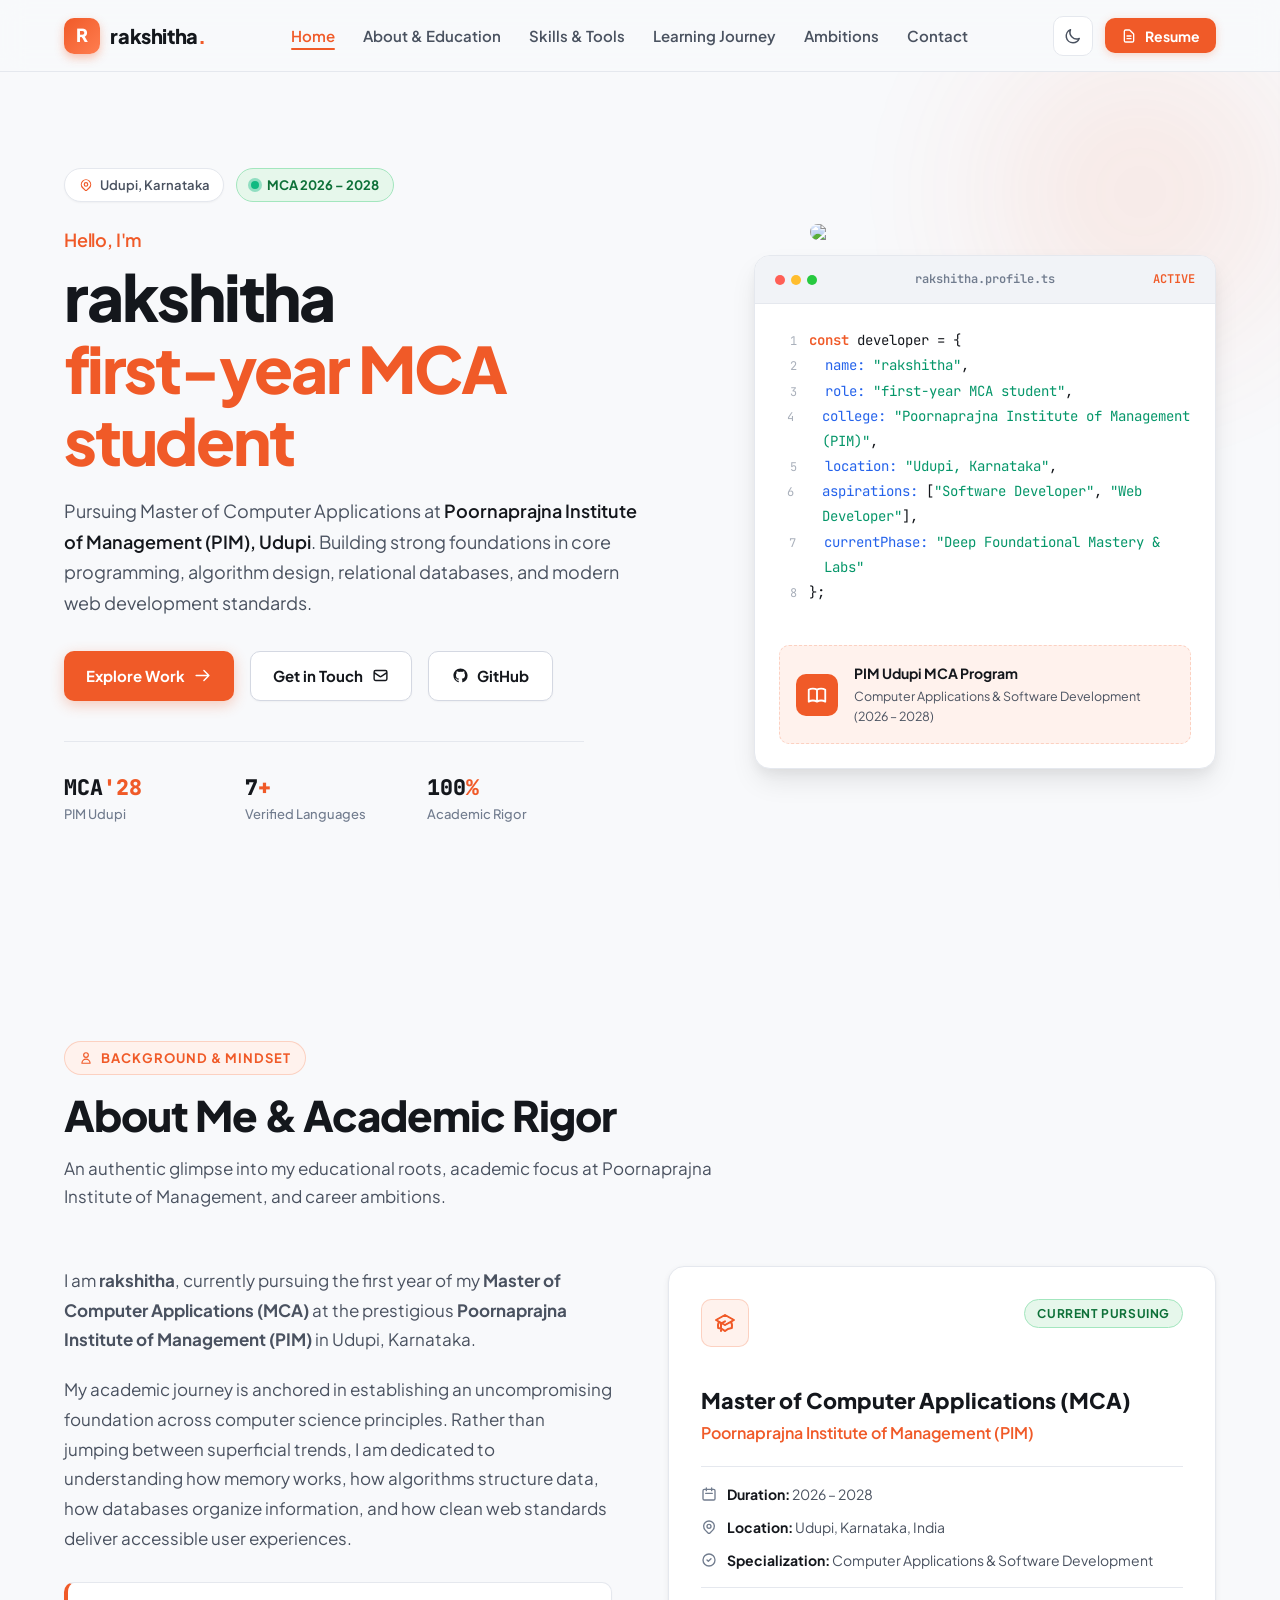
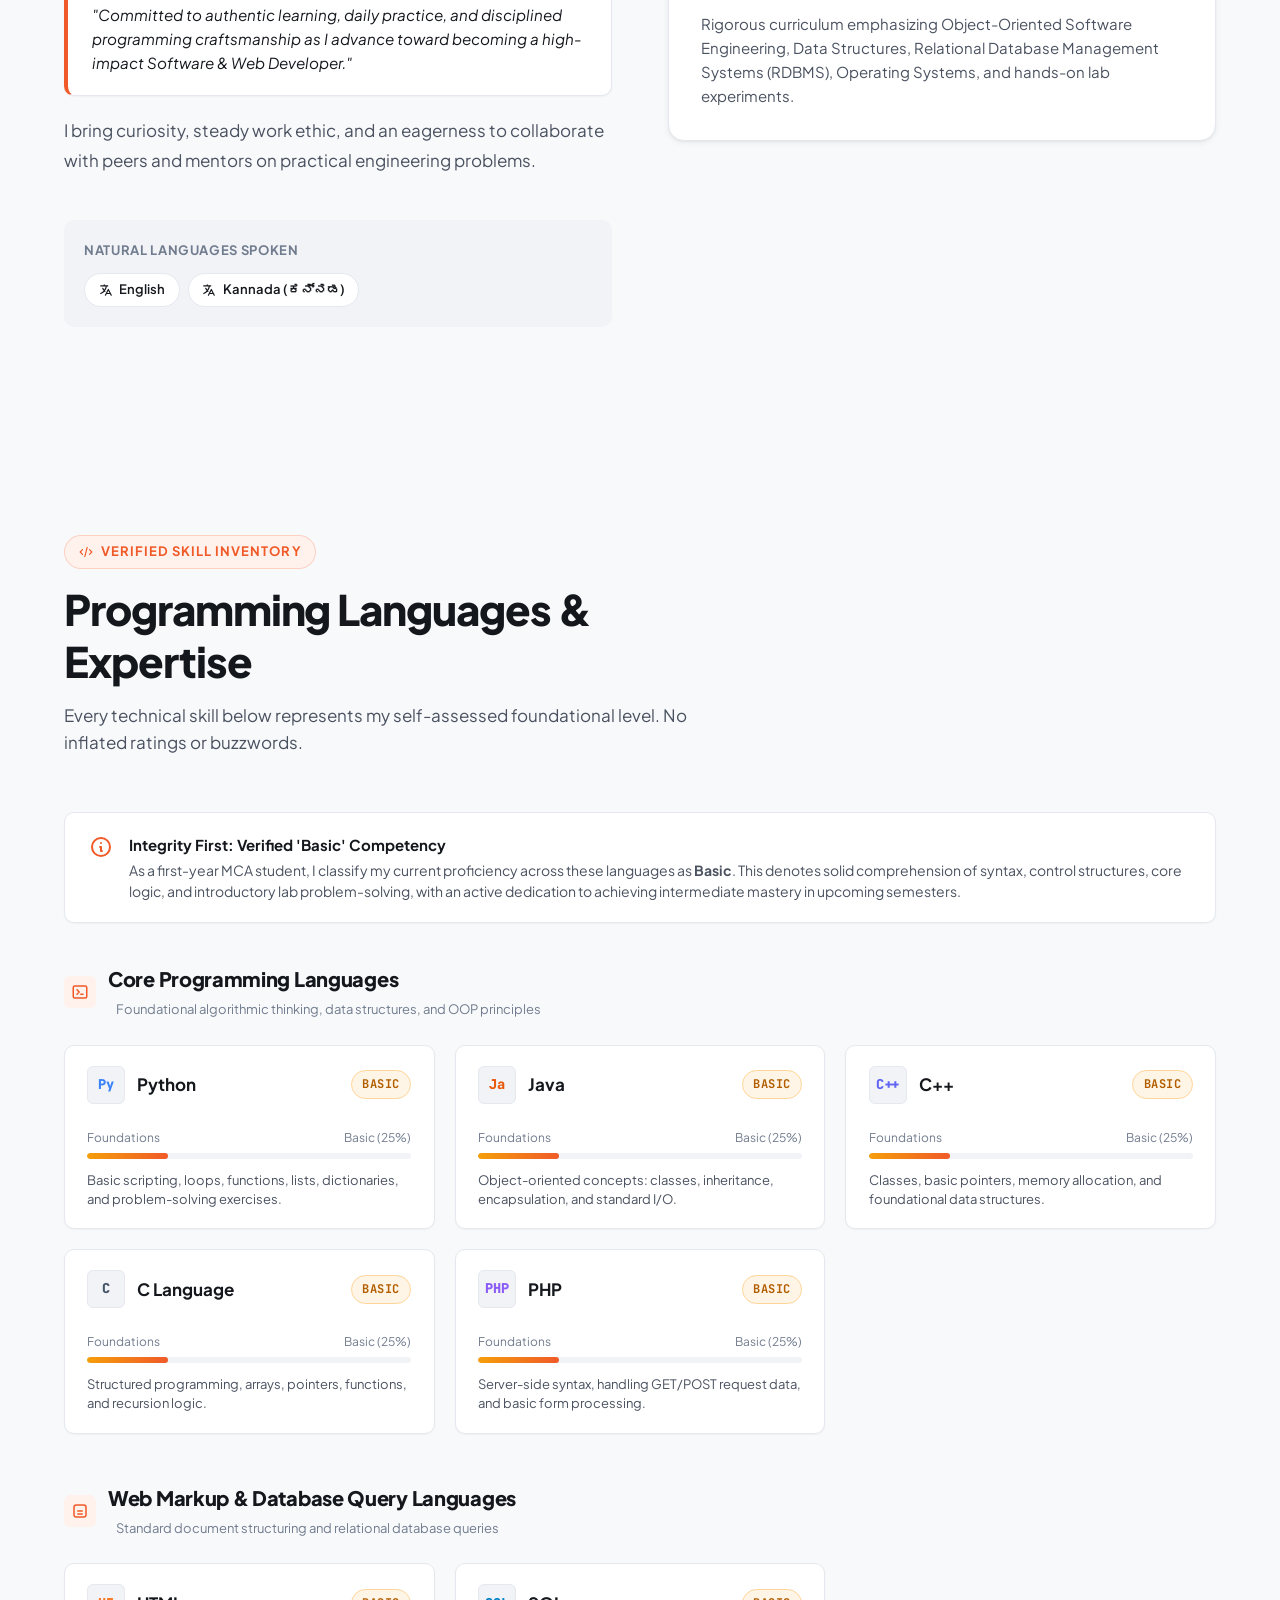
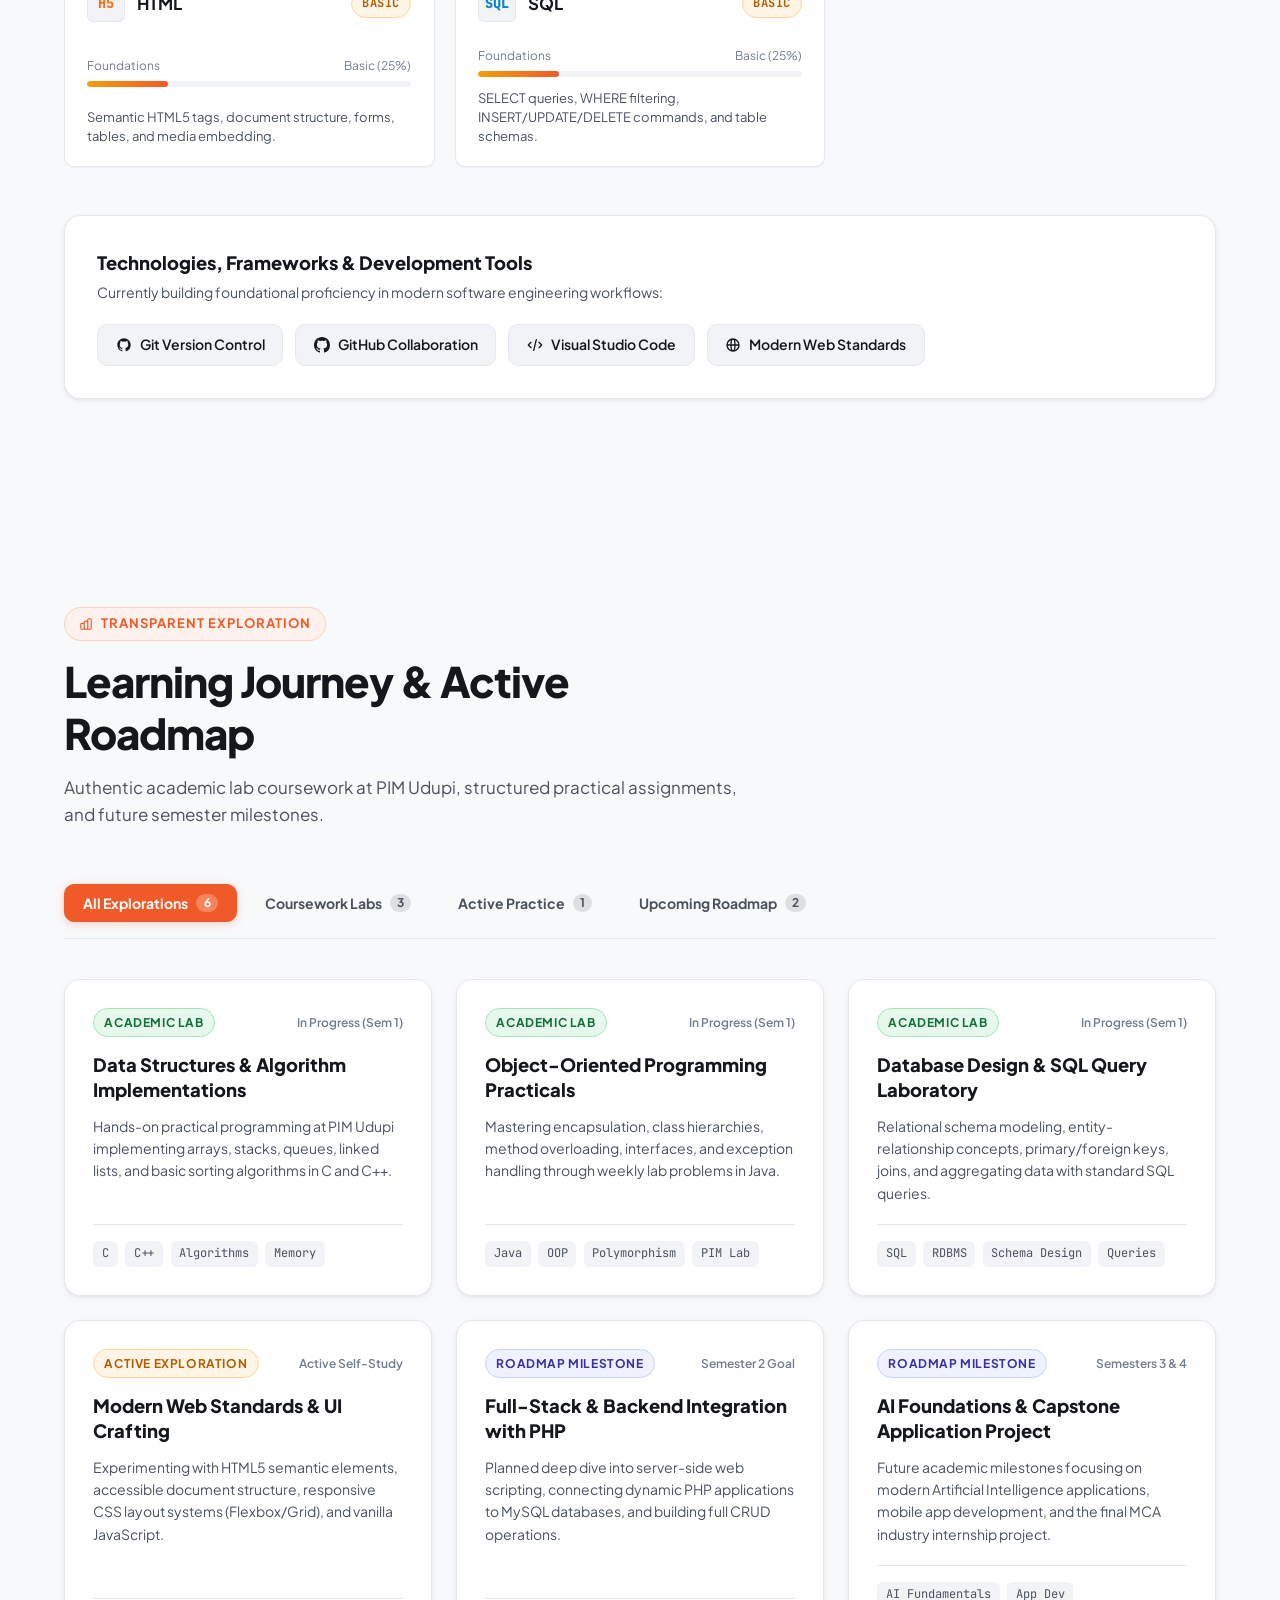
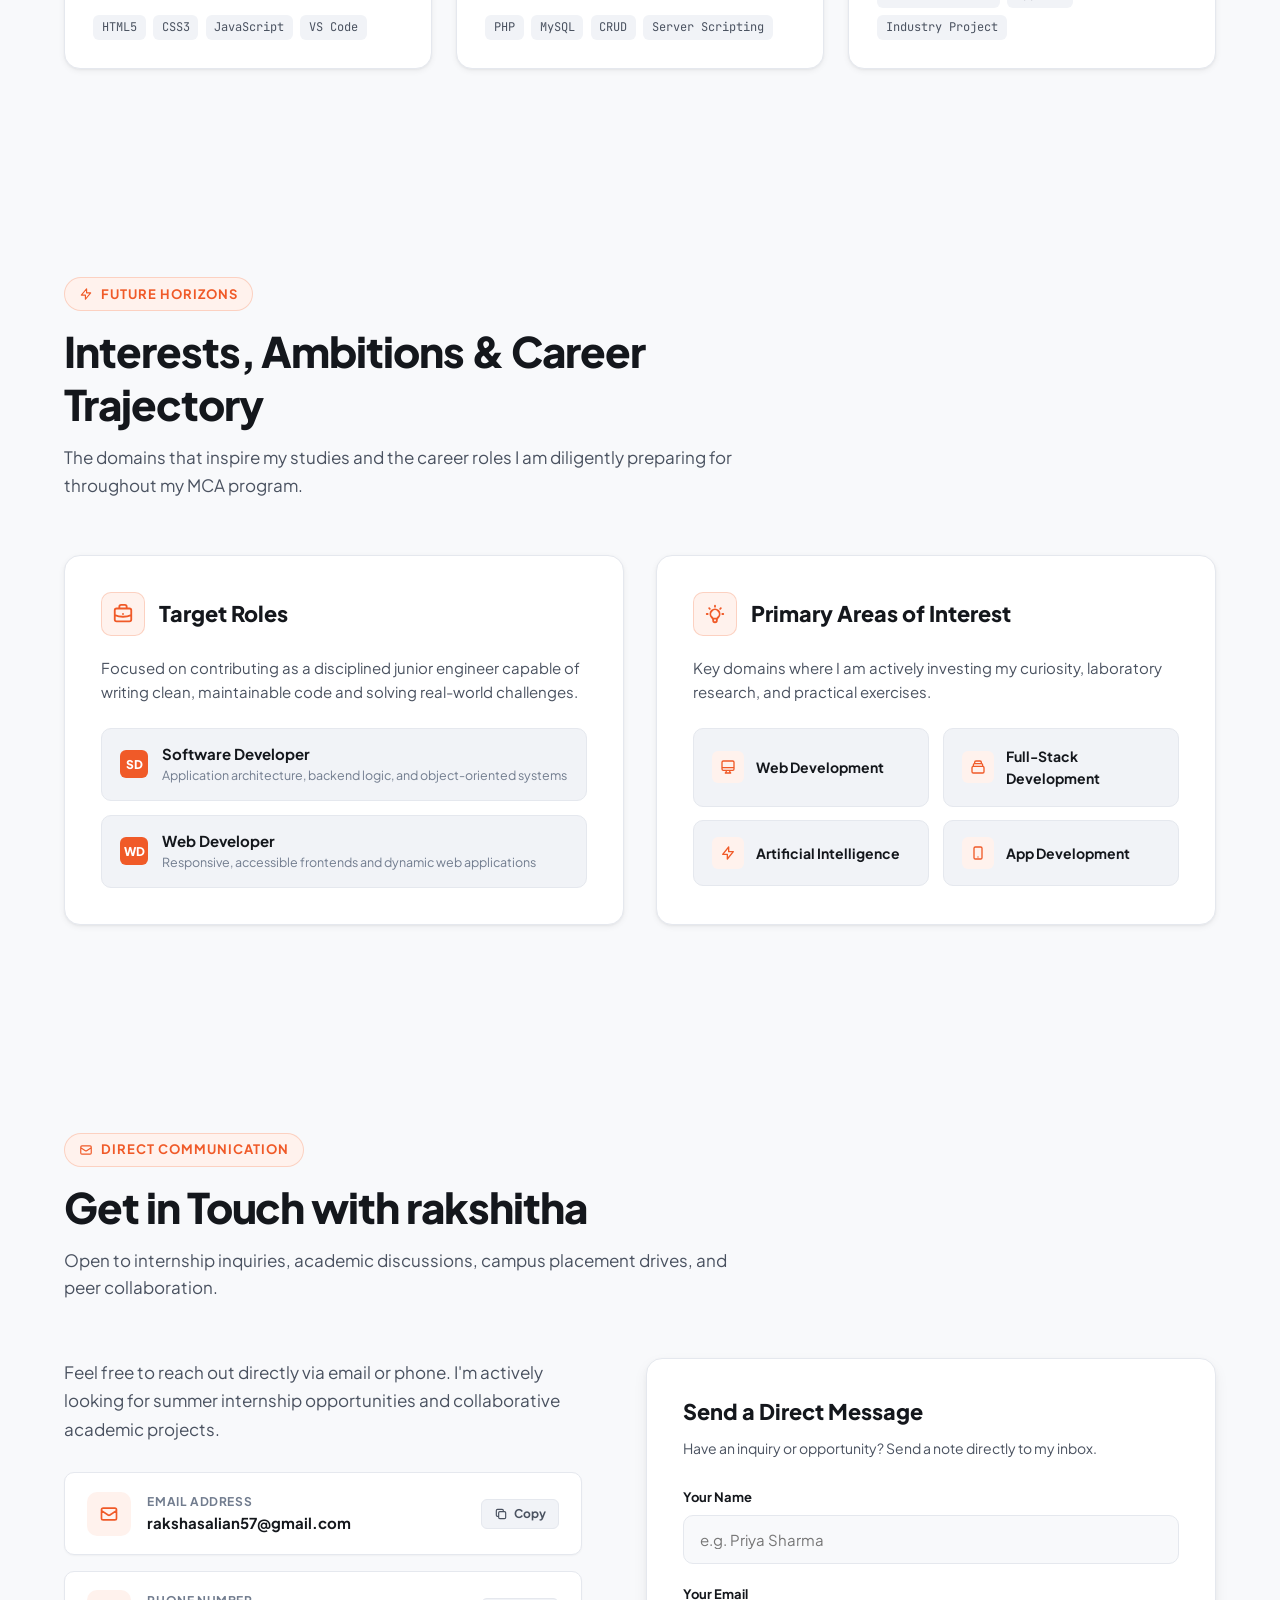
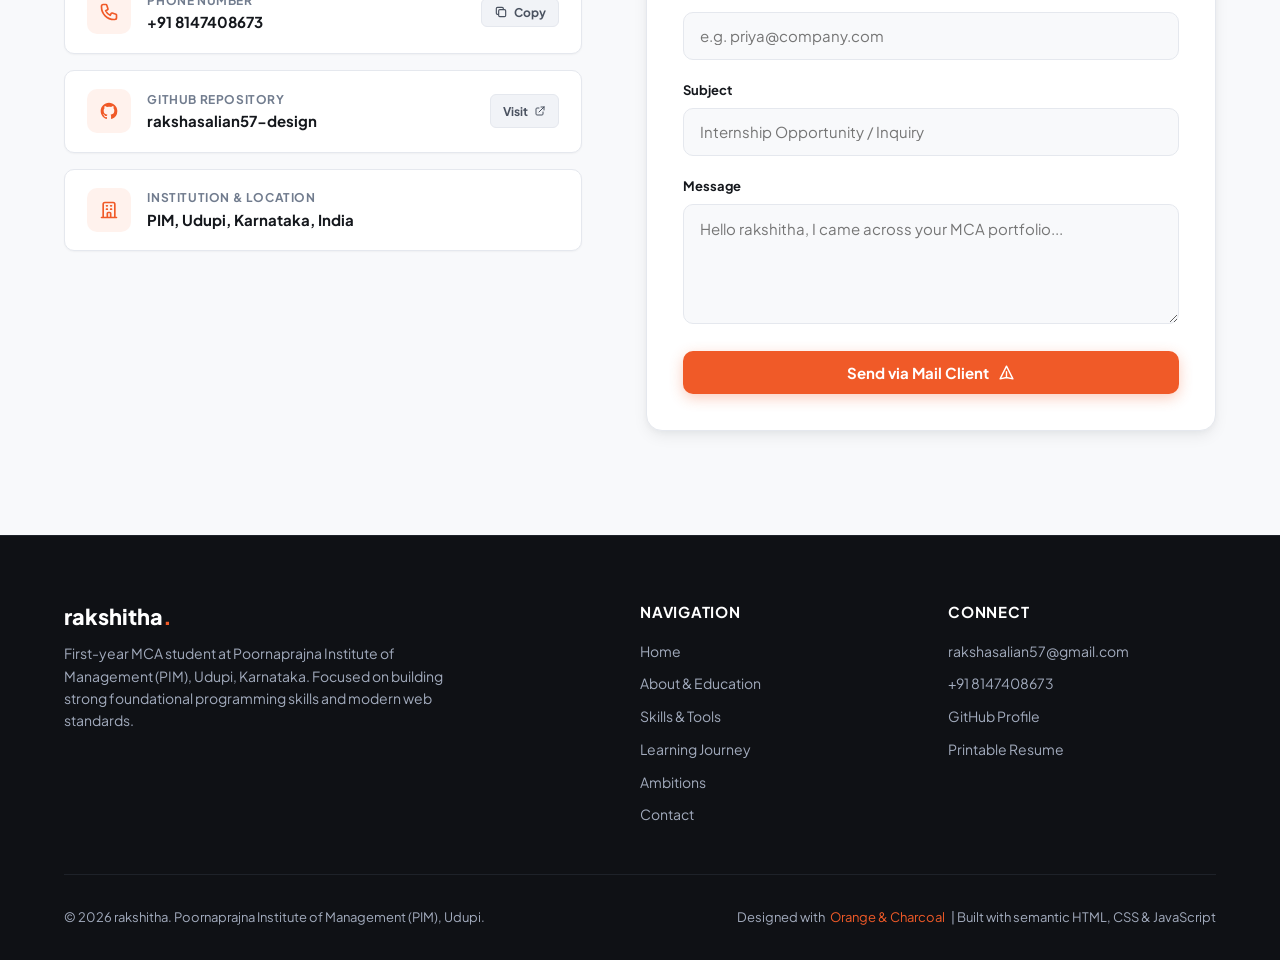
==== commit 84477a7a: "Update index.html" ====
--- a/index.html
+++ b/index.html
@@ -239,6 +239,7 @@
 
         <!-- Right: Developer Terminal Card Graphic -->
         <div class="hero-card-wrapper">
+          <img src="profile.jpg" style="width: 100%; max-width: 350px; border-radius: 20px; margin-bottom: 15px; display: block; margin-left: auto; margin-right: auto;">
           <div class="terminal-card">
             <div class="terminal-header">
               <div class="terminal-dots">
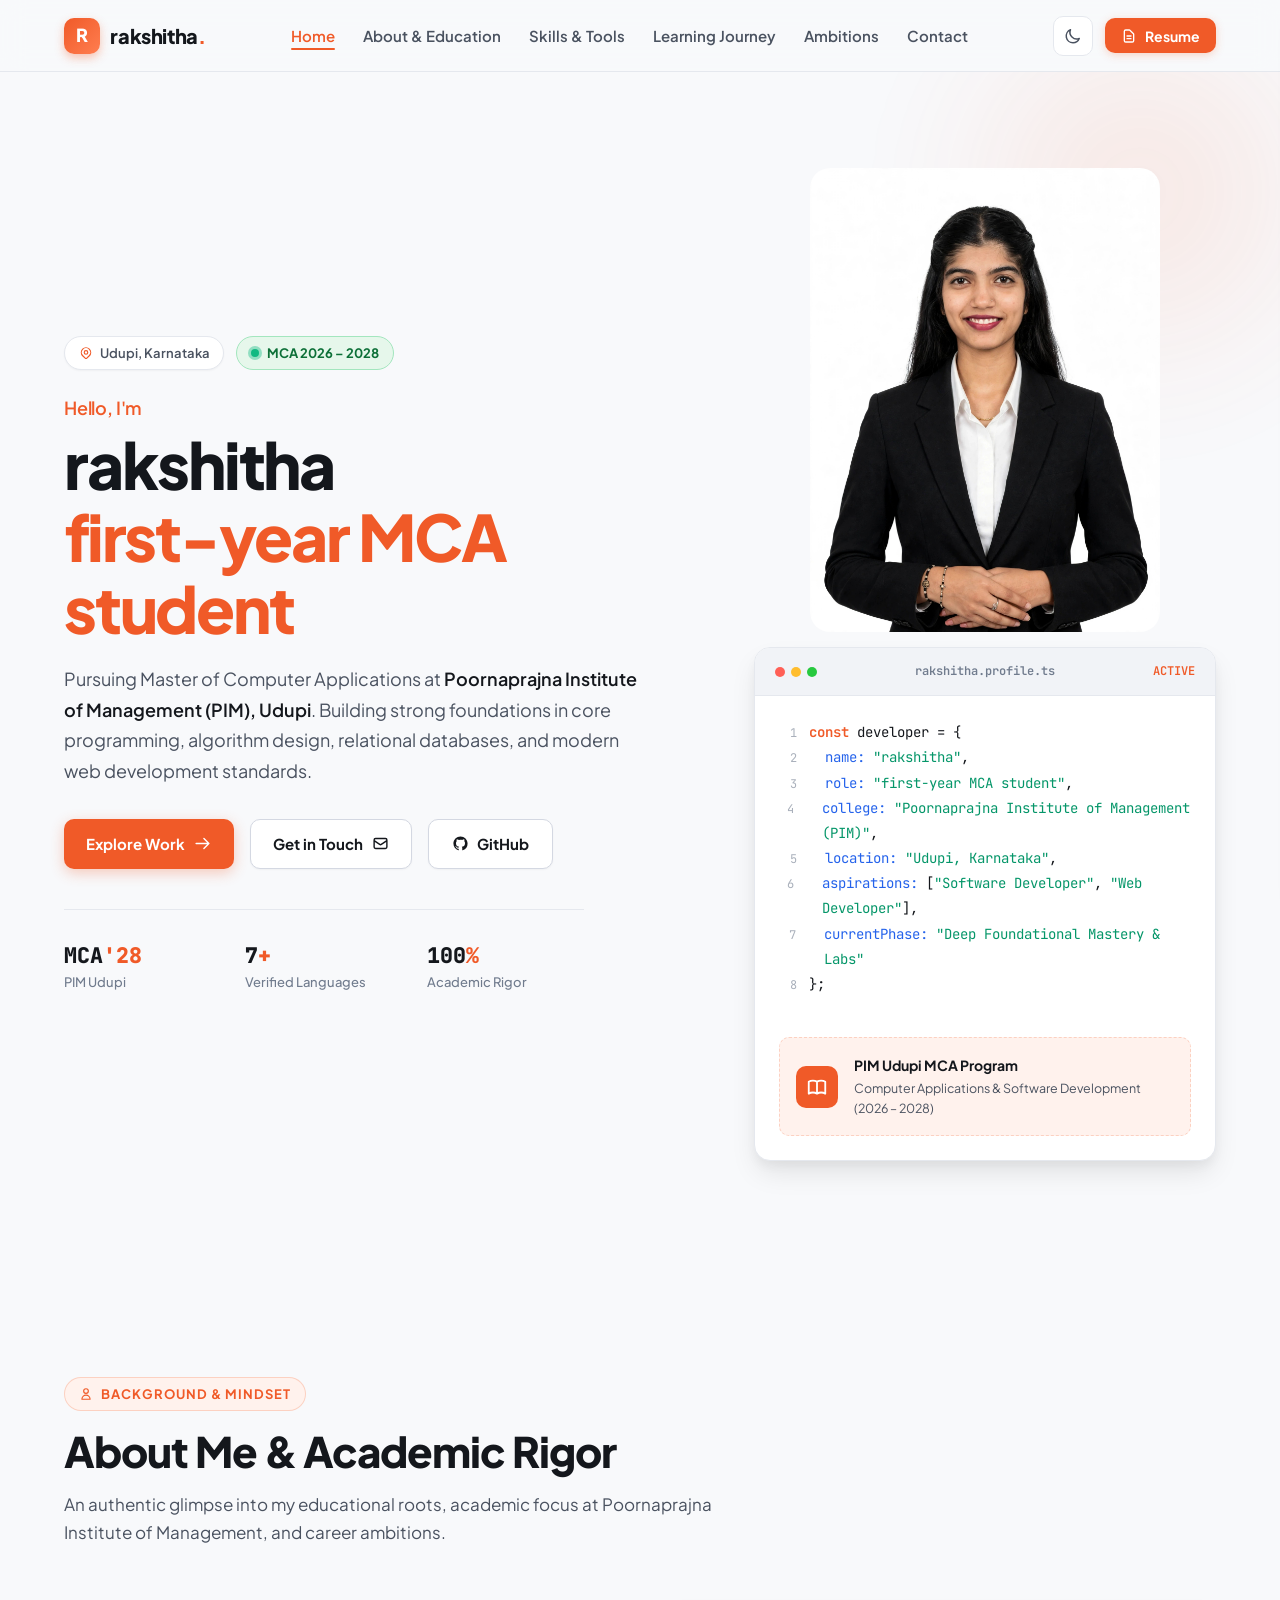
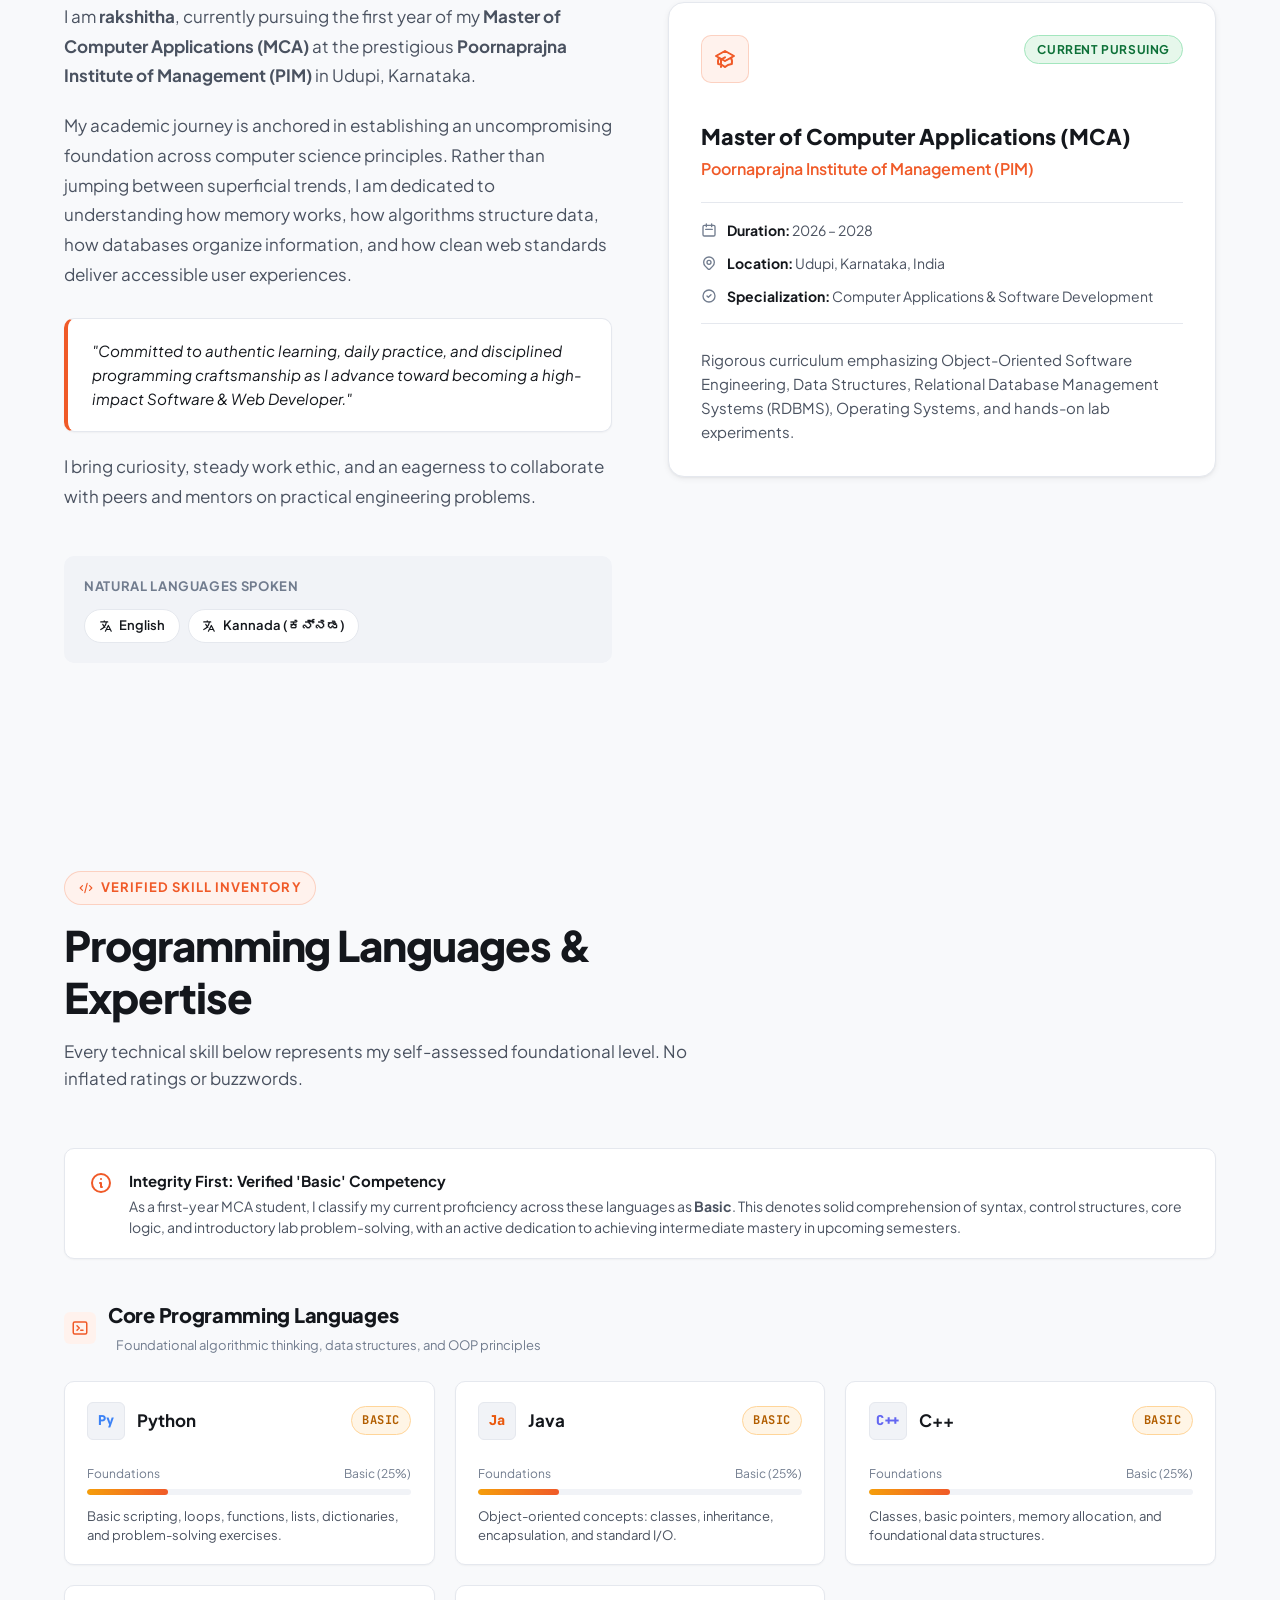
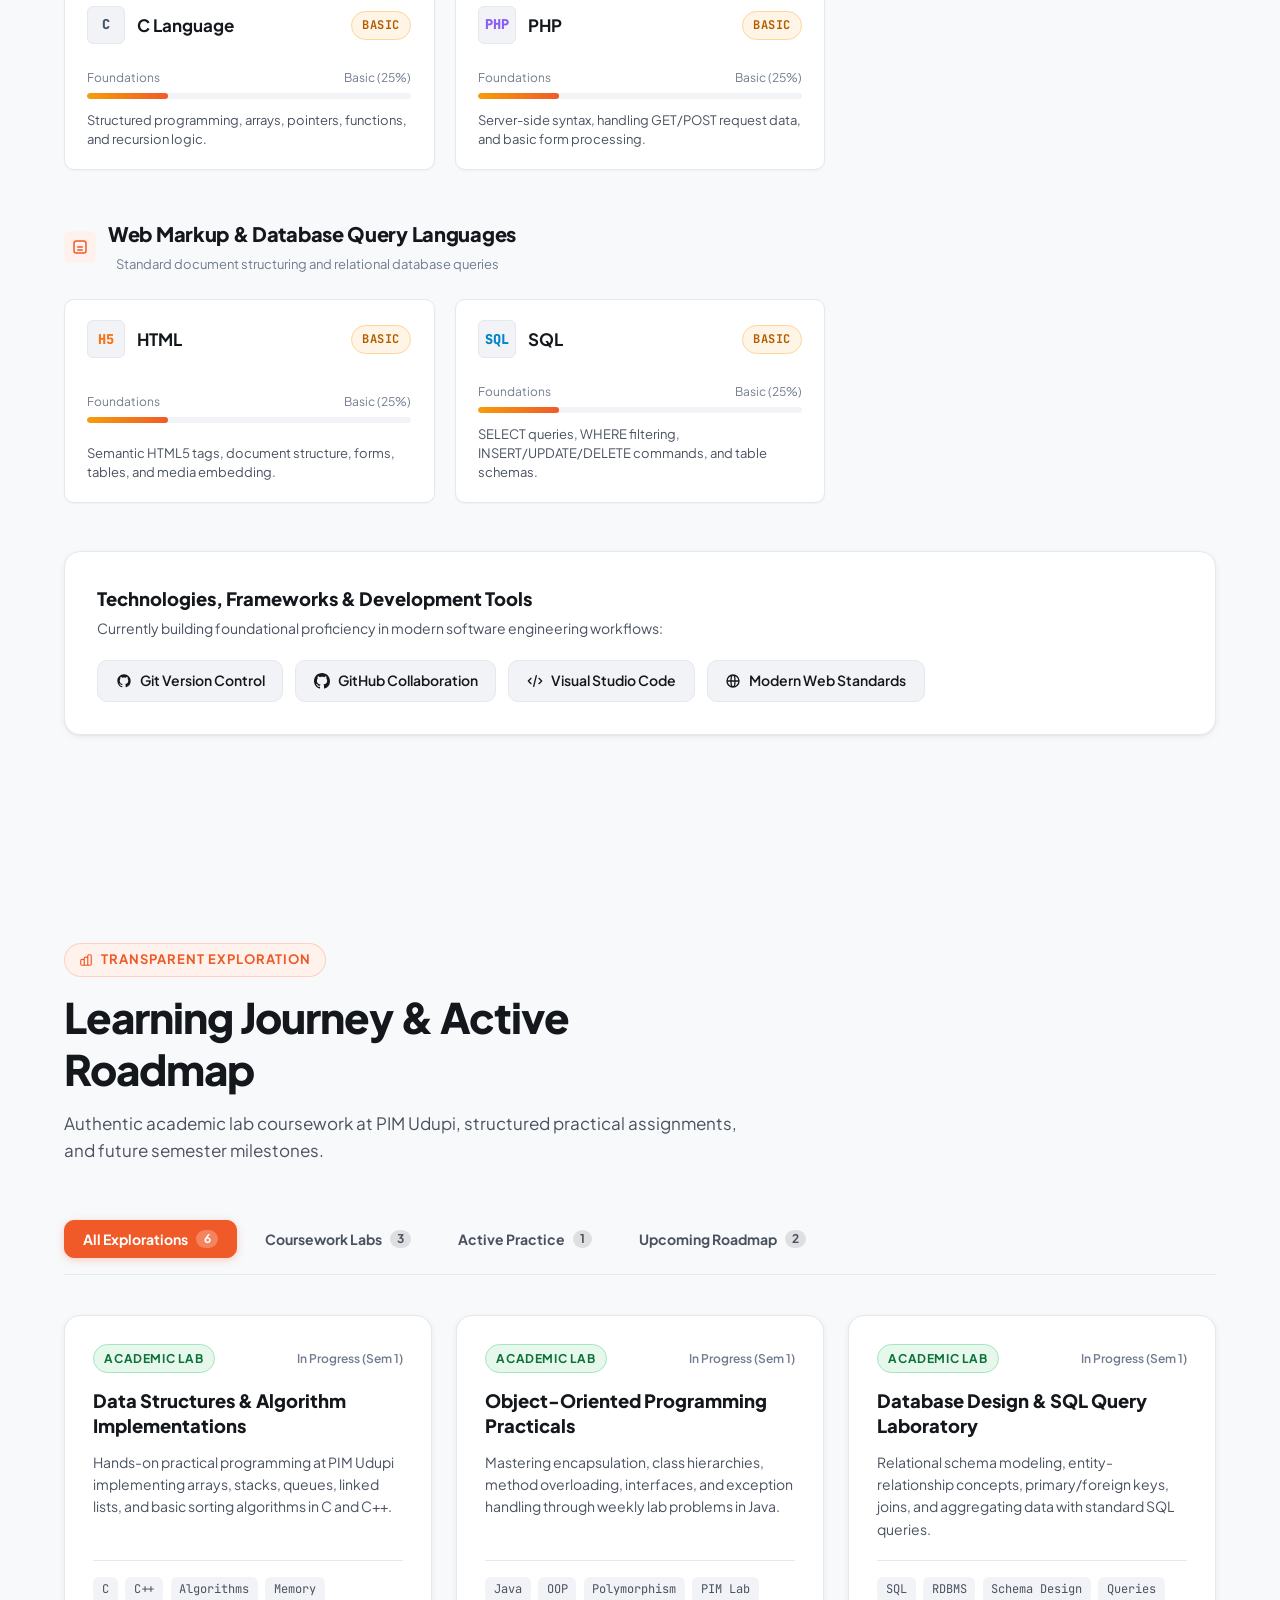
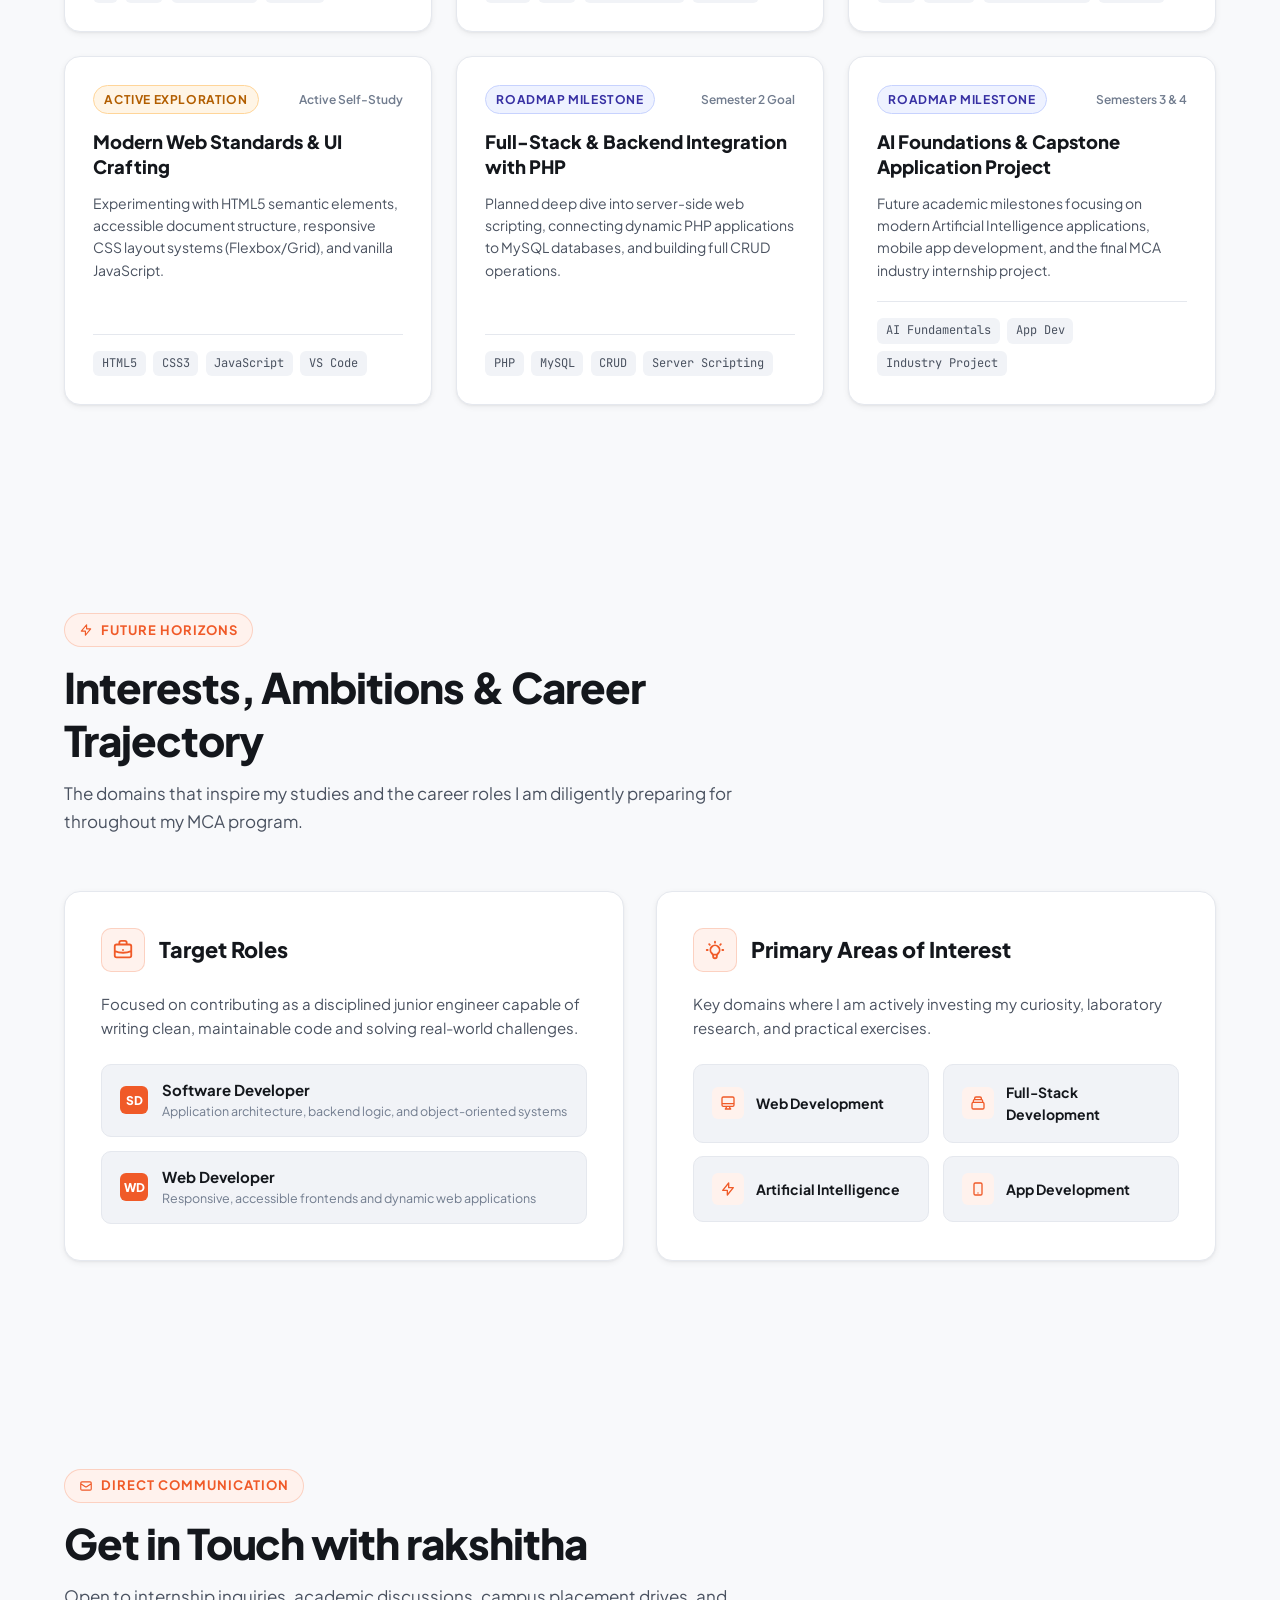
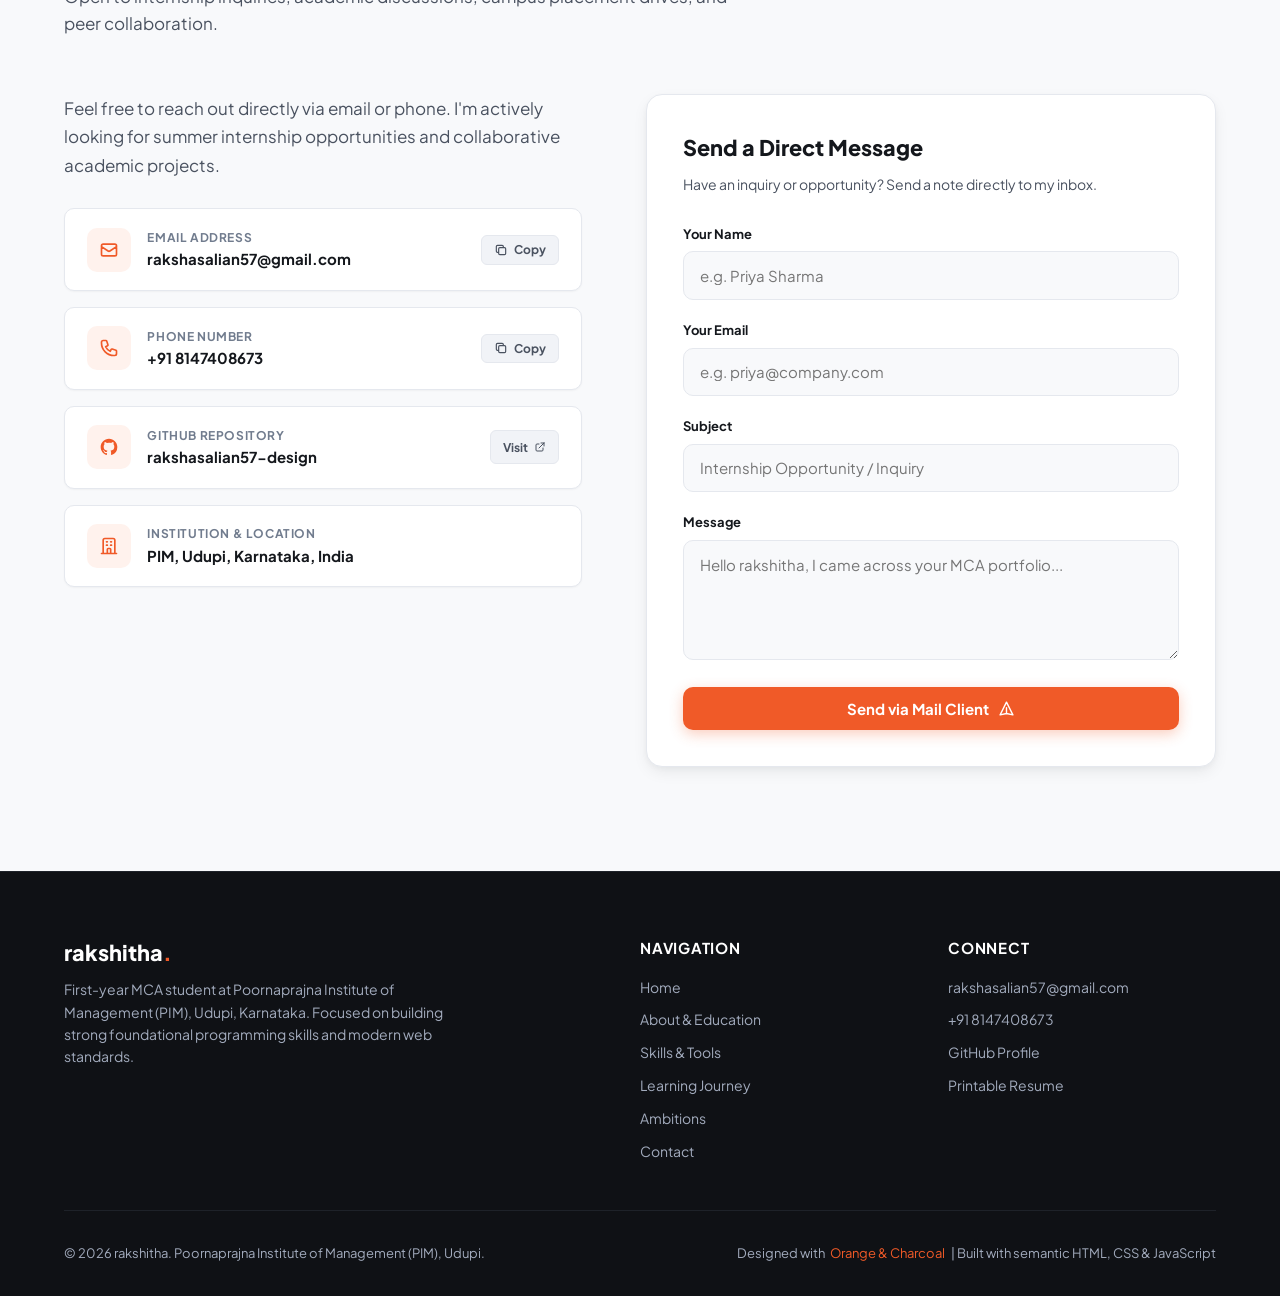
==== commit 7ffa7d88: "Update index.html" ====
--- a/index.html
+++ b/index.html
@@ -239,7 +239,7 @@
 
         <!-- Right: Developer Terminal Card Graphic -->
         <div class="hero-card-wrapper">
-          <img src="profile.jpg" style="width: 100%; max-width: 350px; border-radius: 20px; margin-bottom: 15px; display: block; margin-left: auto; margin-right: auto;">
+          <img src="profilephoto.jpg" style="width: 100%; max-width: 350px; border-radius: 20px; margin-bottom: 15px; display: block; margin-left: auto; margin-right: auto;">
           <div class="terminal-card">
             <div class="terminal-header">
               <div class="terminal-dots">
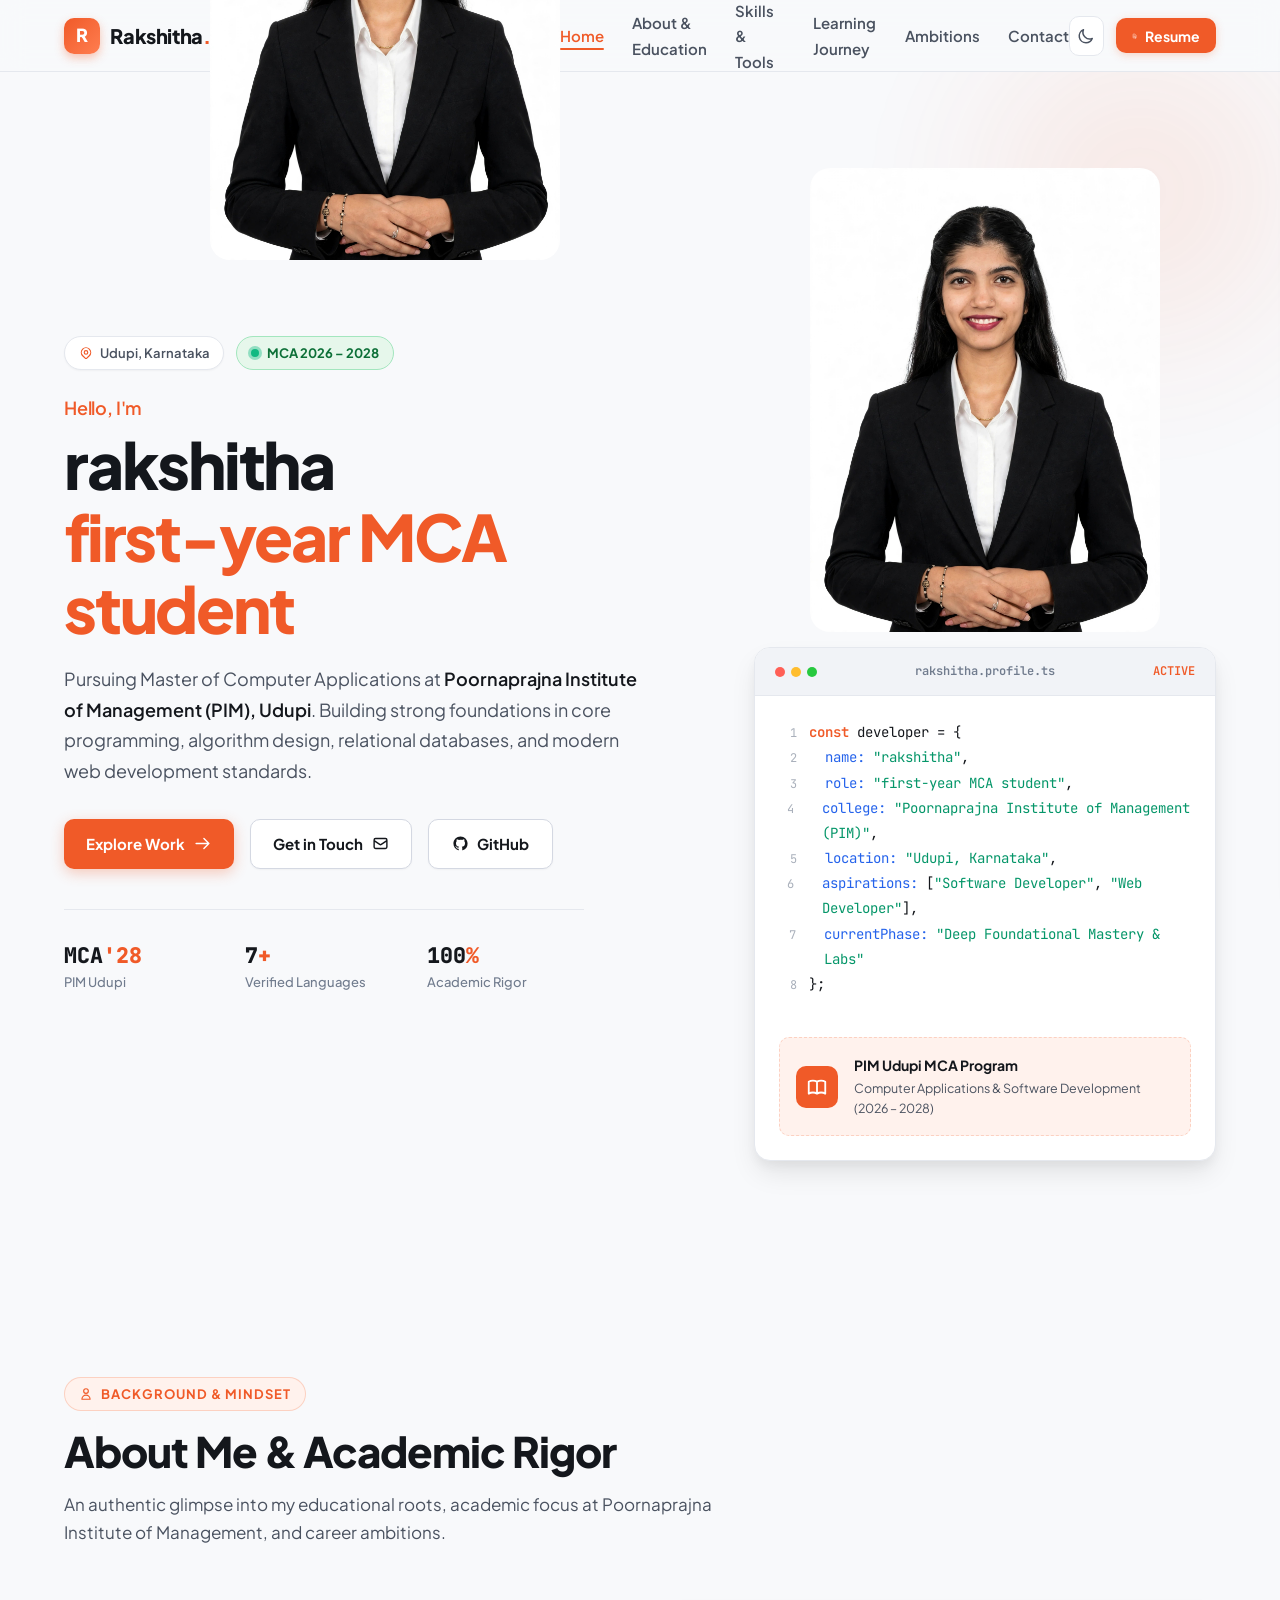
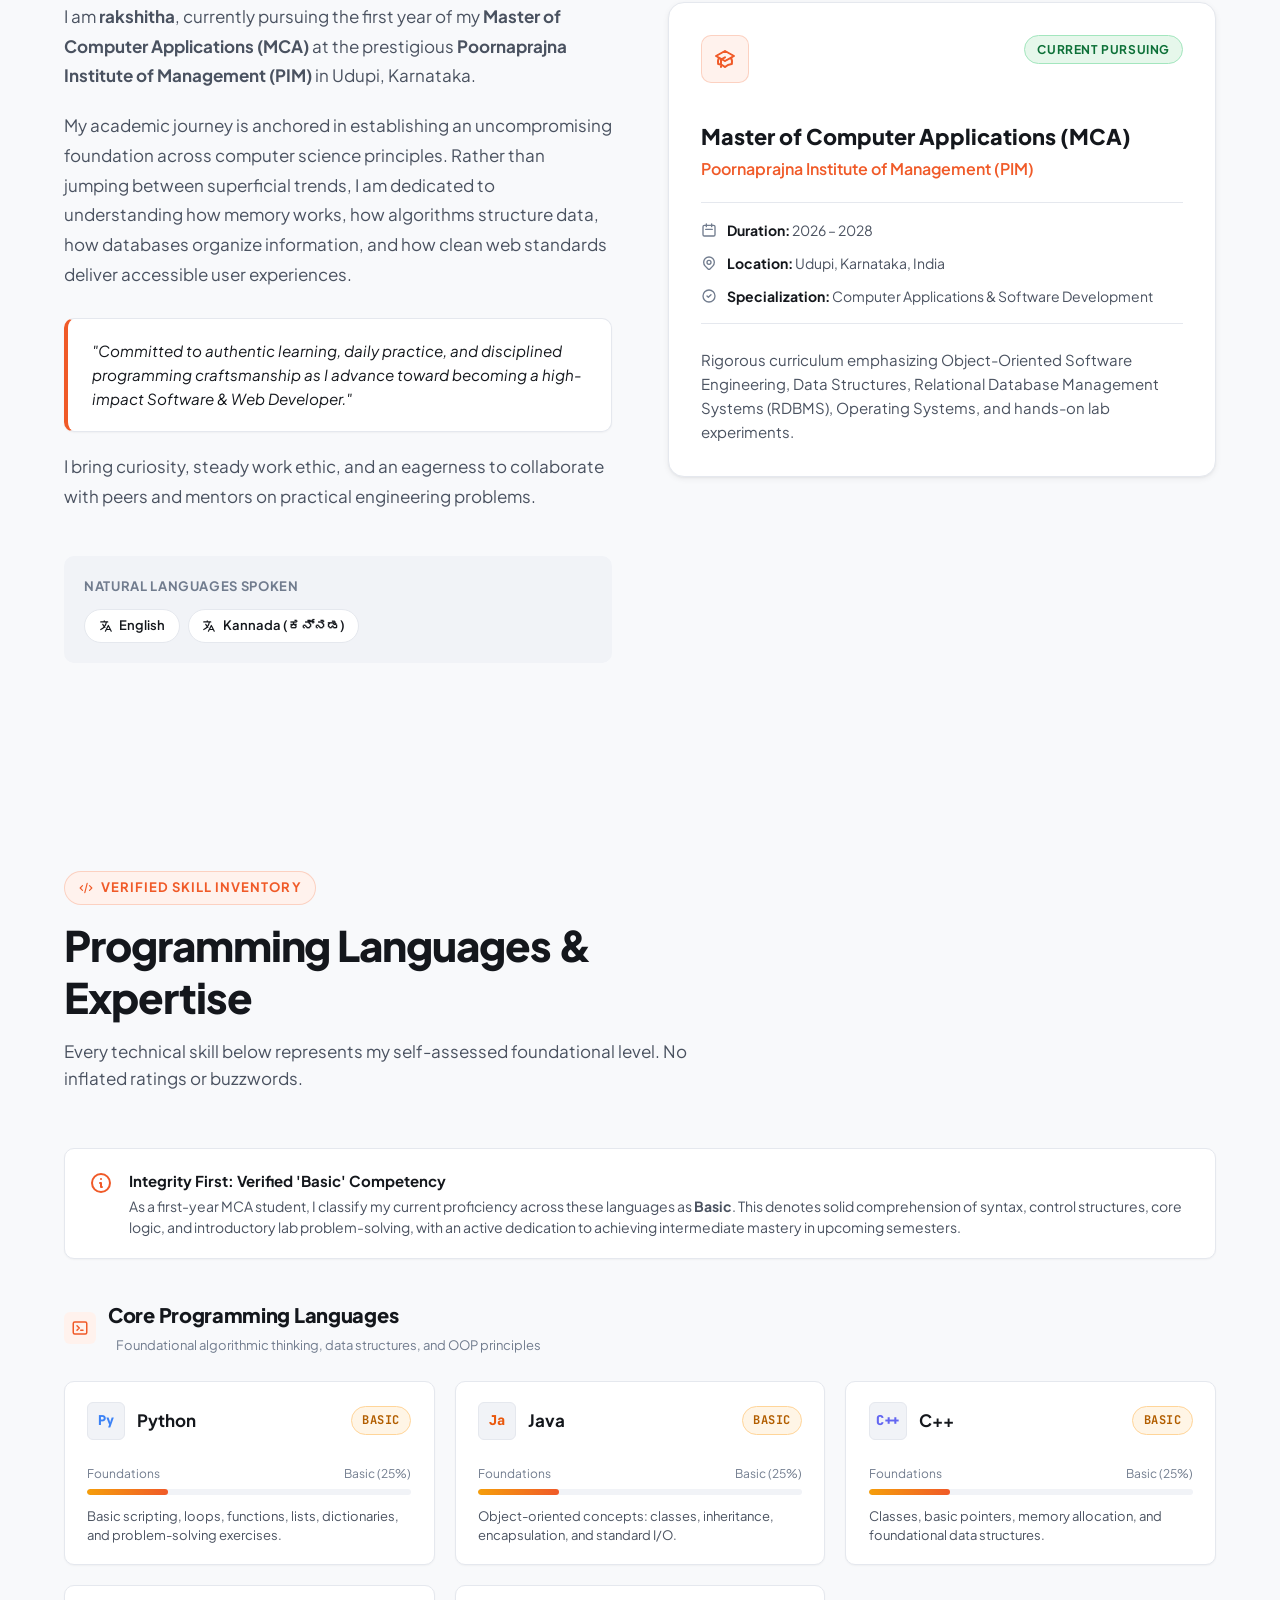
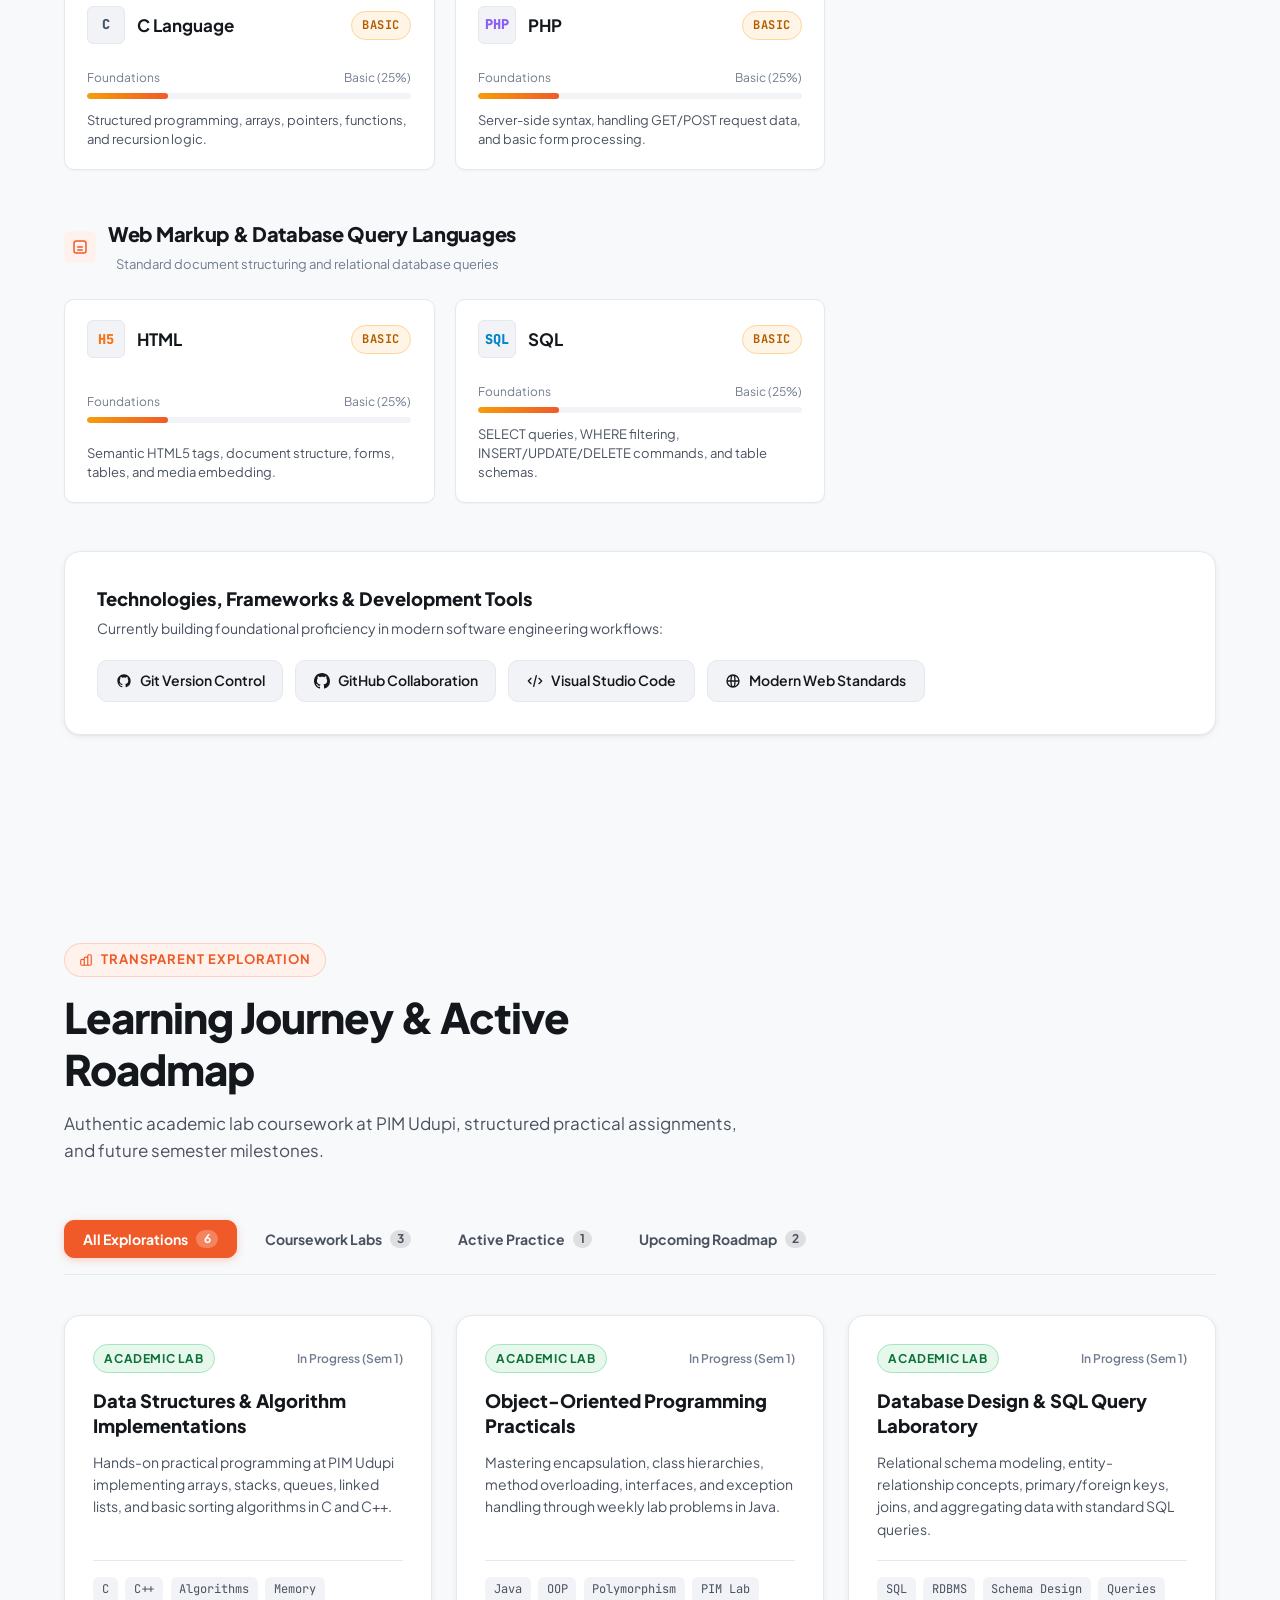
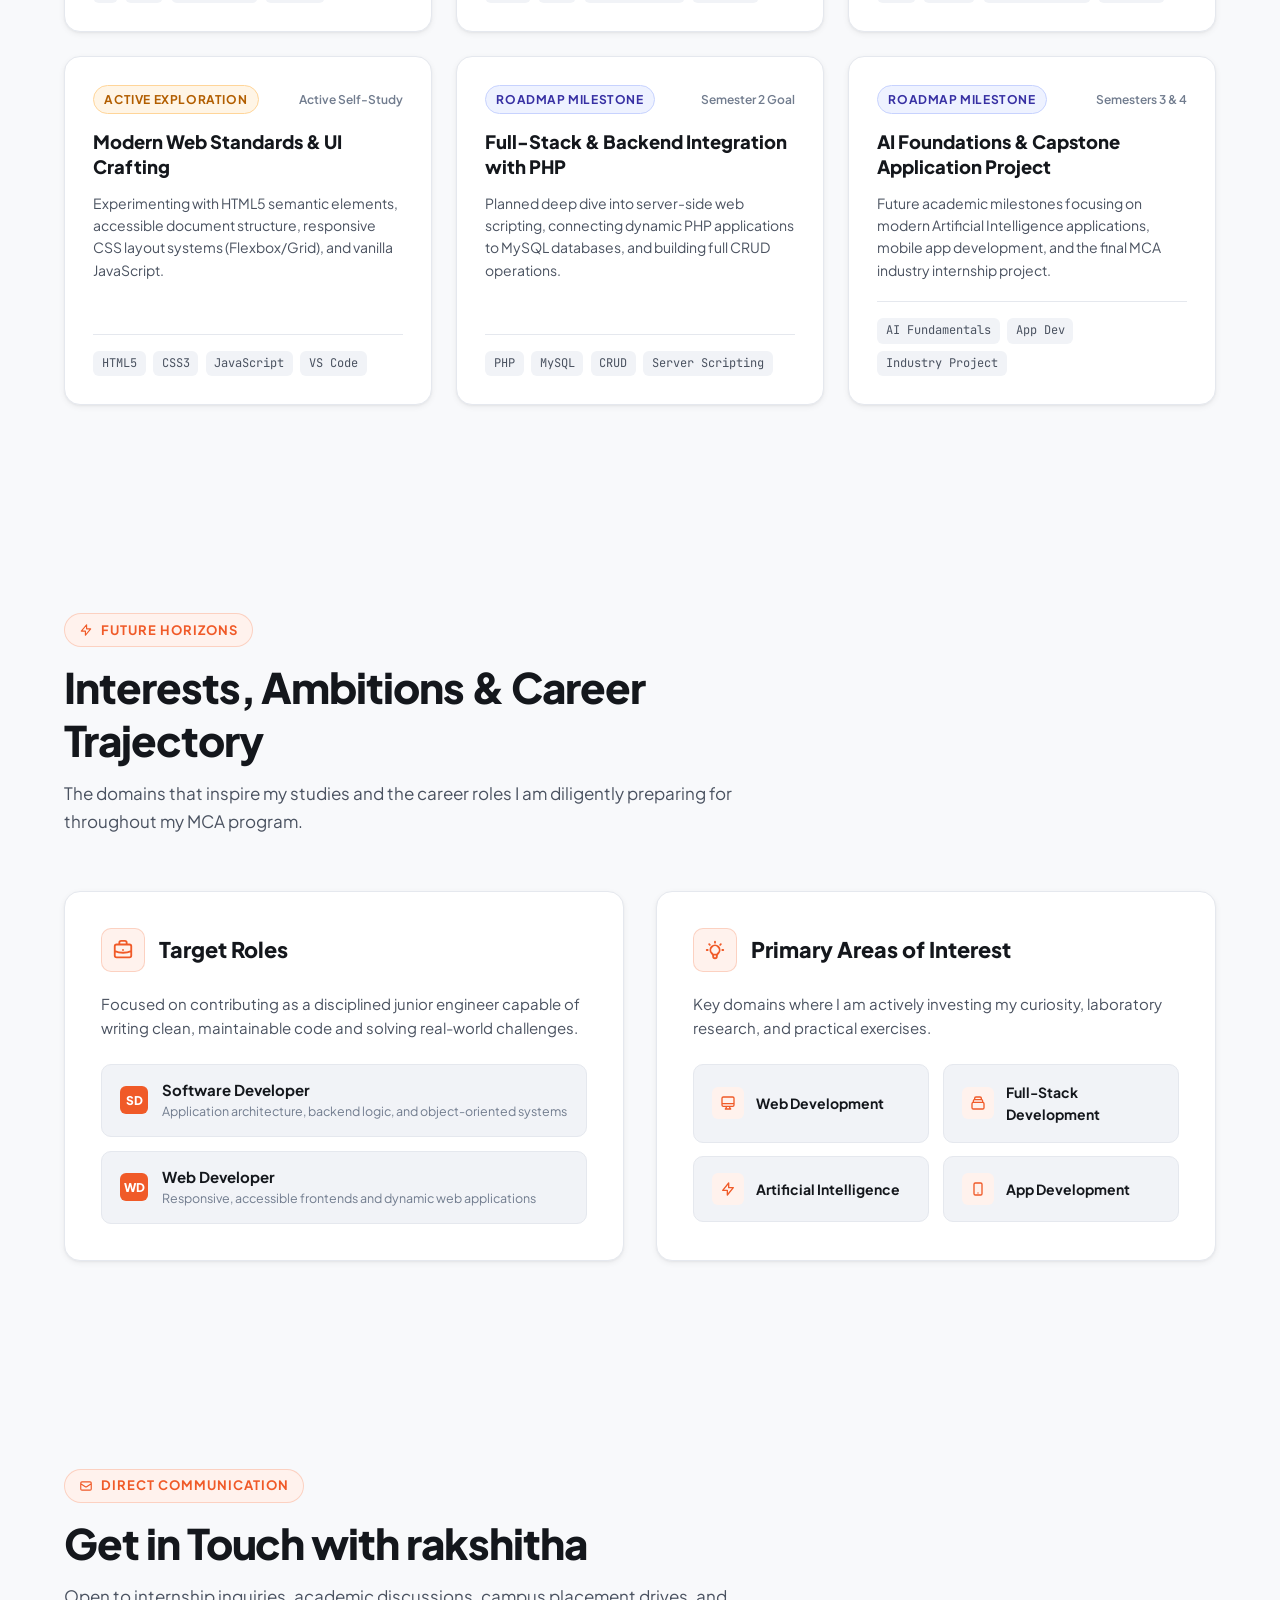
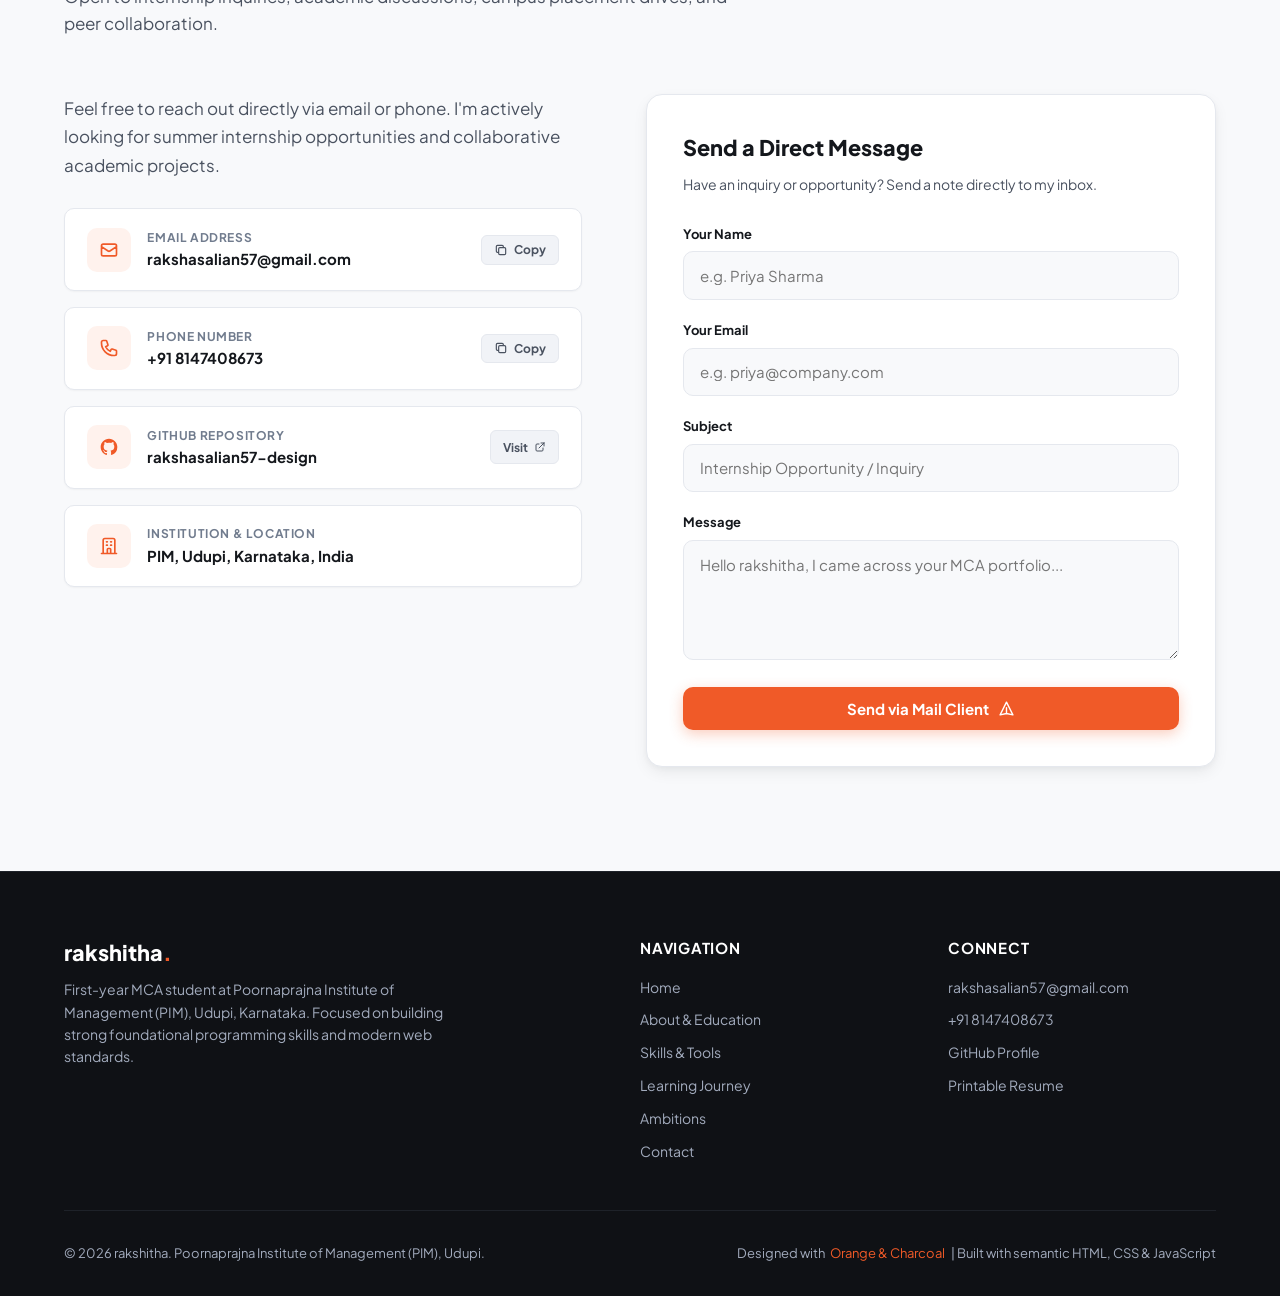
==== commit 3647eb11: "Update index.html" ====
--- a/index.html
+++ b/index.html
@@ -69,8 +69,9 @@
       <!-- Brand Mark -->
       <a href="#hero" class="brand" aria-label="rakshitha portfolio home">
         <span class="brand-symbol">R</span>
-        <span>rakshitha<span class="brand-dot">.</span></span>
+        <span>Rakshitha<span class="brand-dot">.</span></span>
       </a>
+      <img src="profilephoto.jpg" style="width: 100%; max-width: 350px; border-radius: 20px; margin-bottom: 15px; display: block; margin-left: auto; margin-right: auto;">
 
       <!-- Desktop Navigation Menu -->
       <nav class="nav-desktop" aria-label="Primary Navigation">
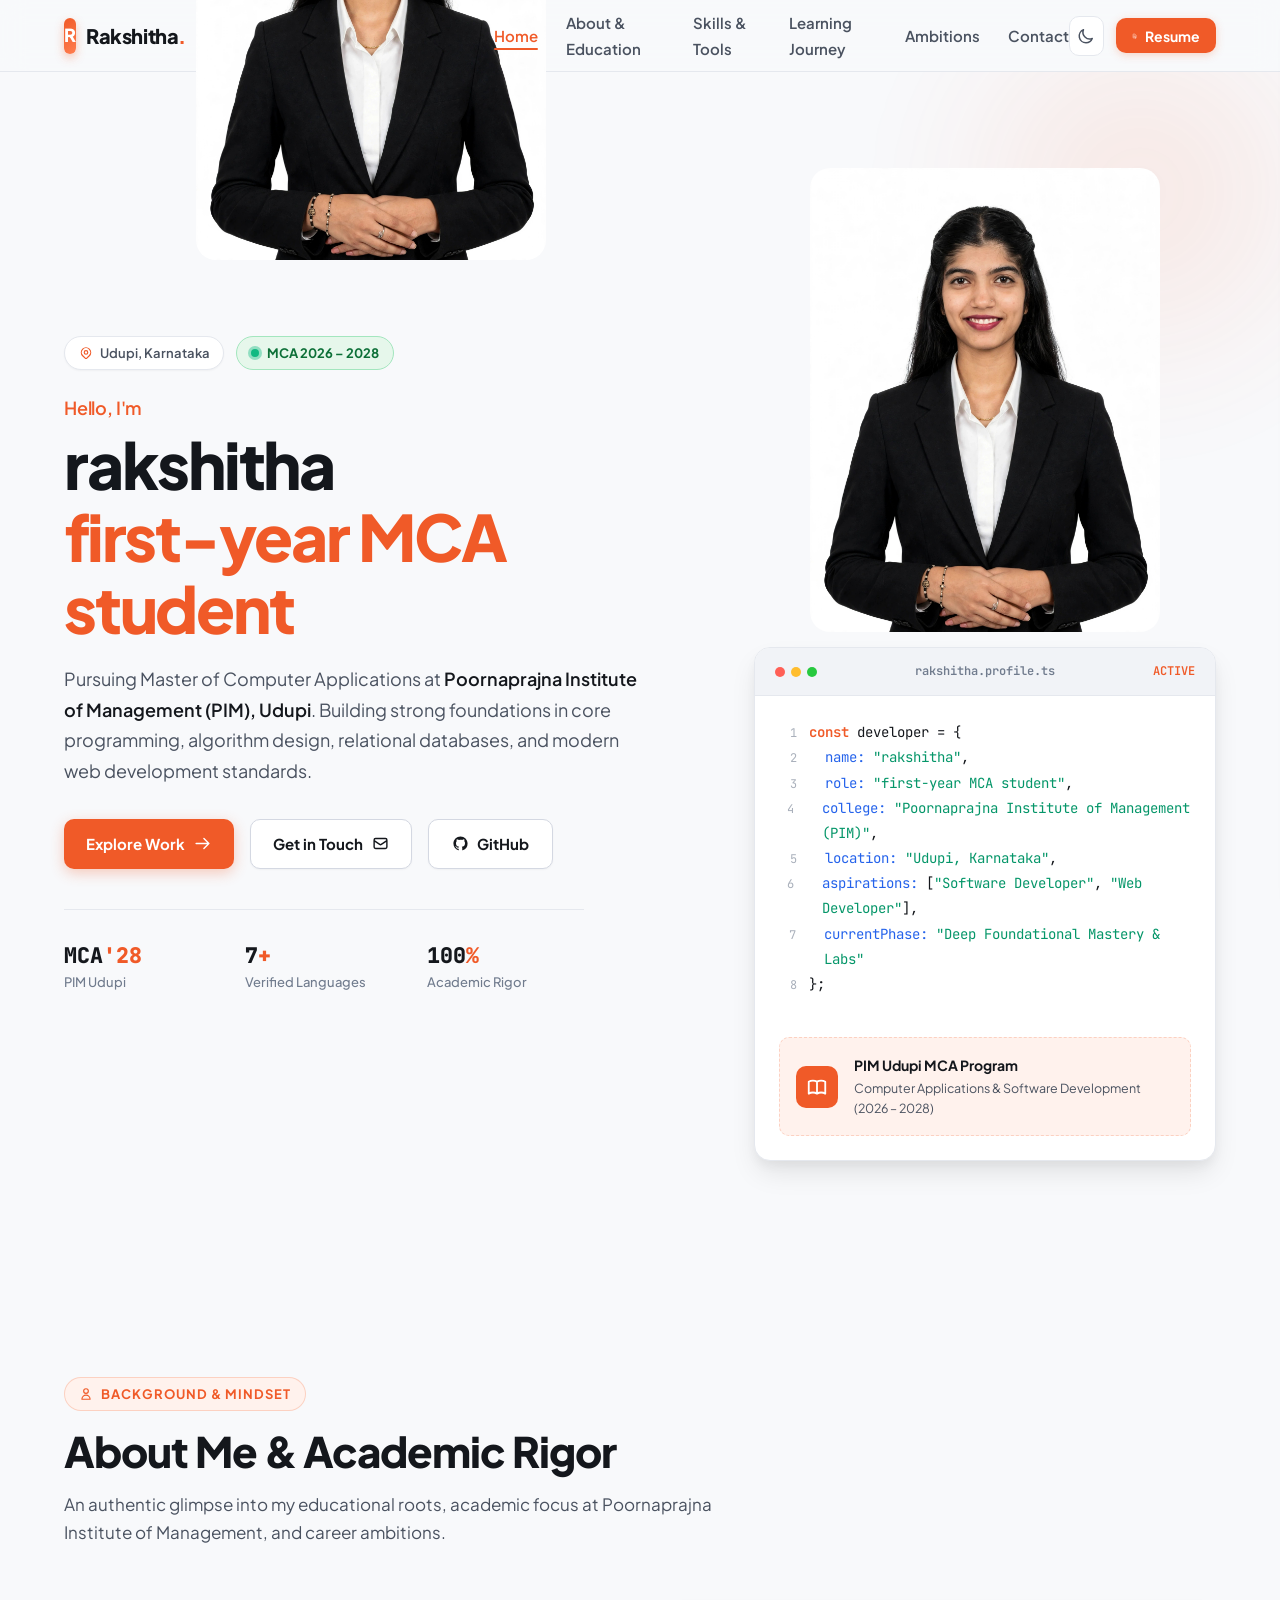
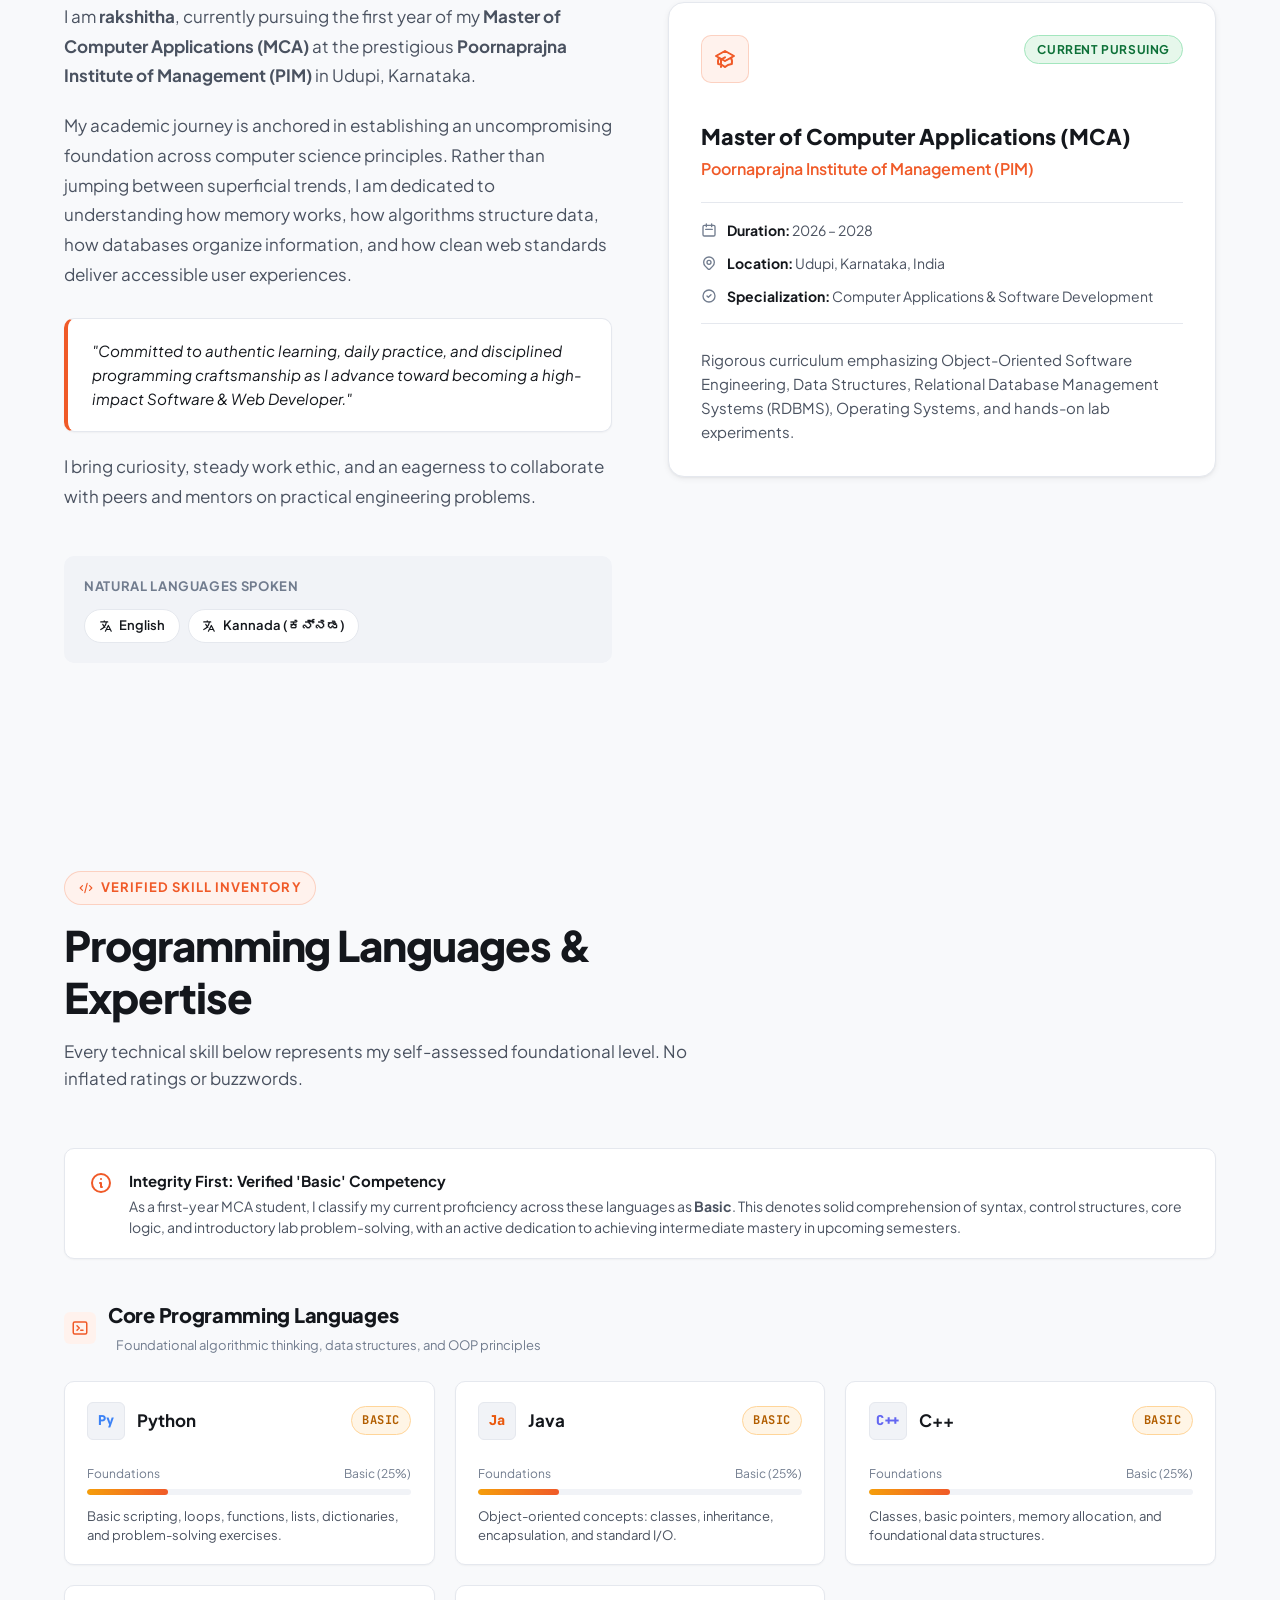
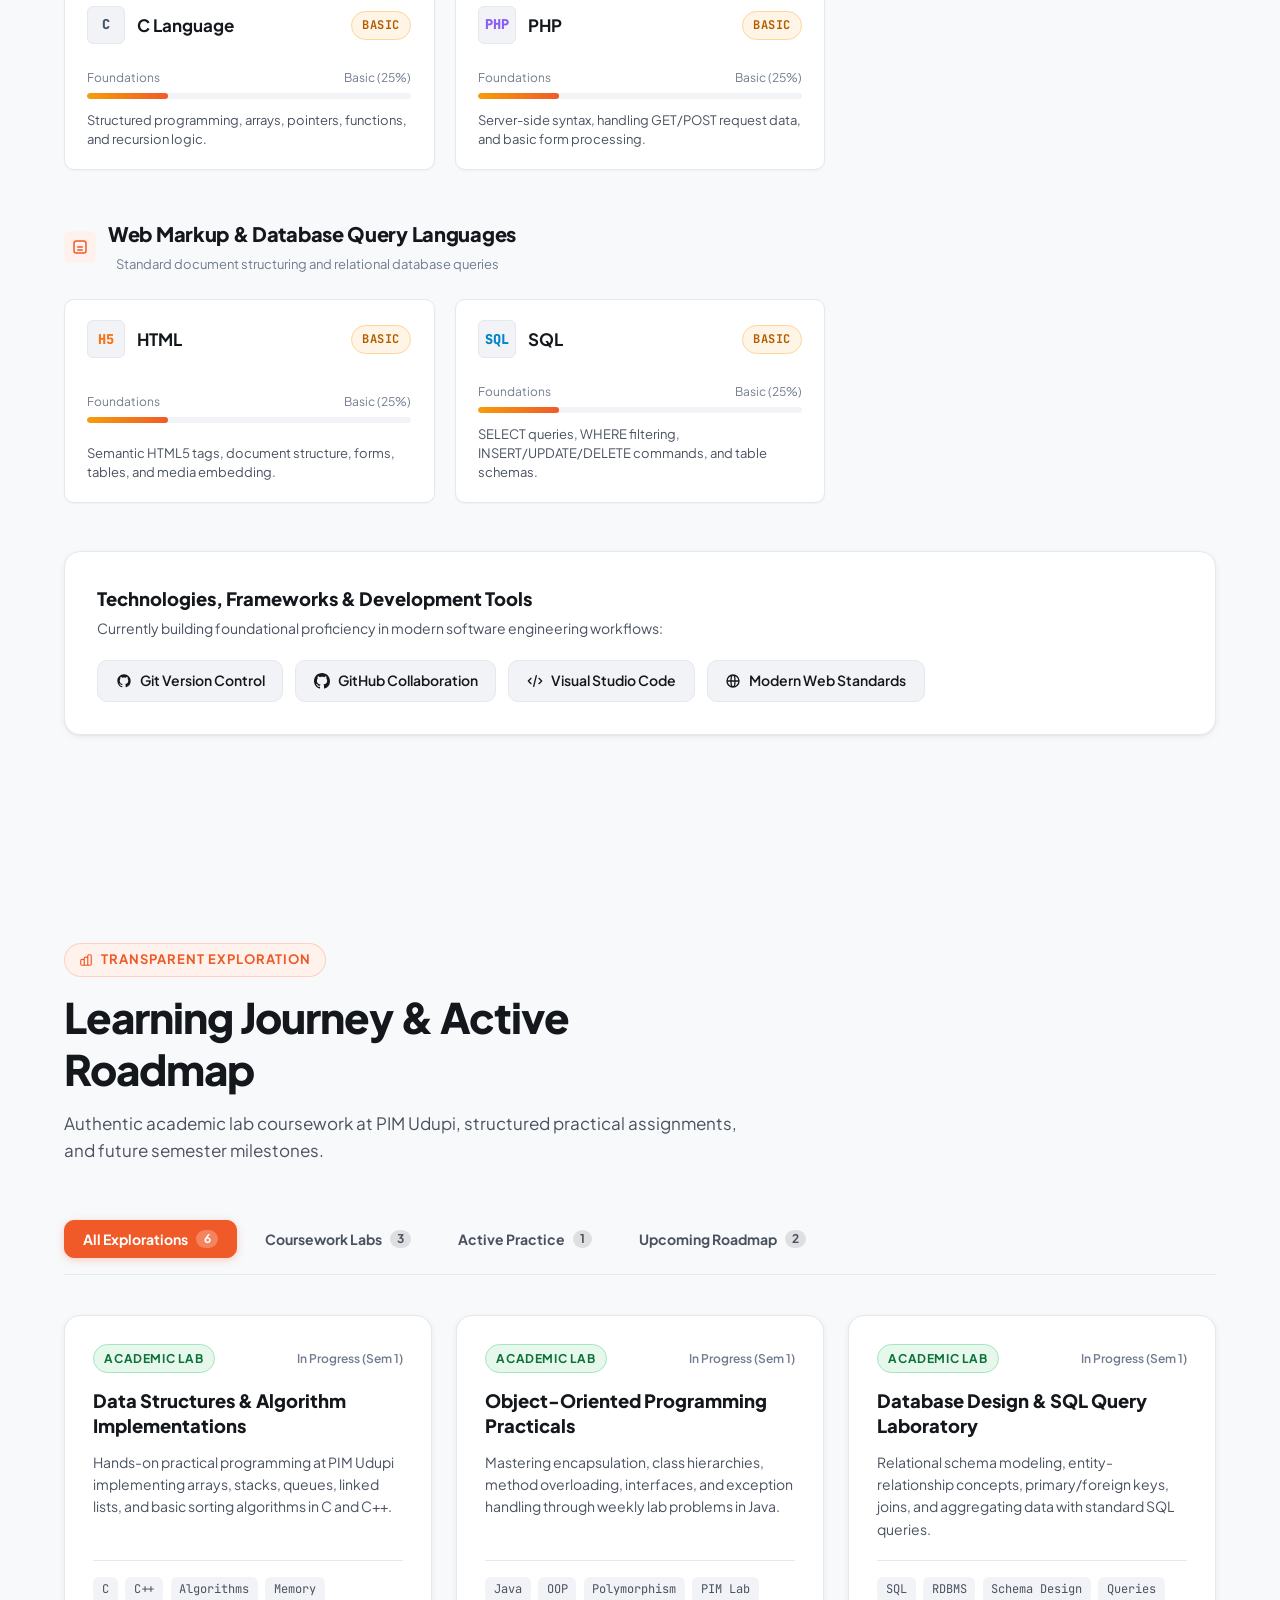
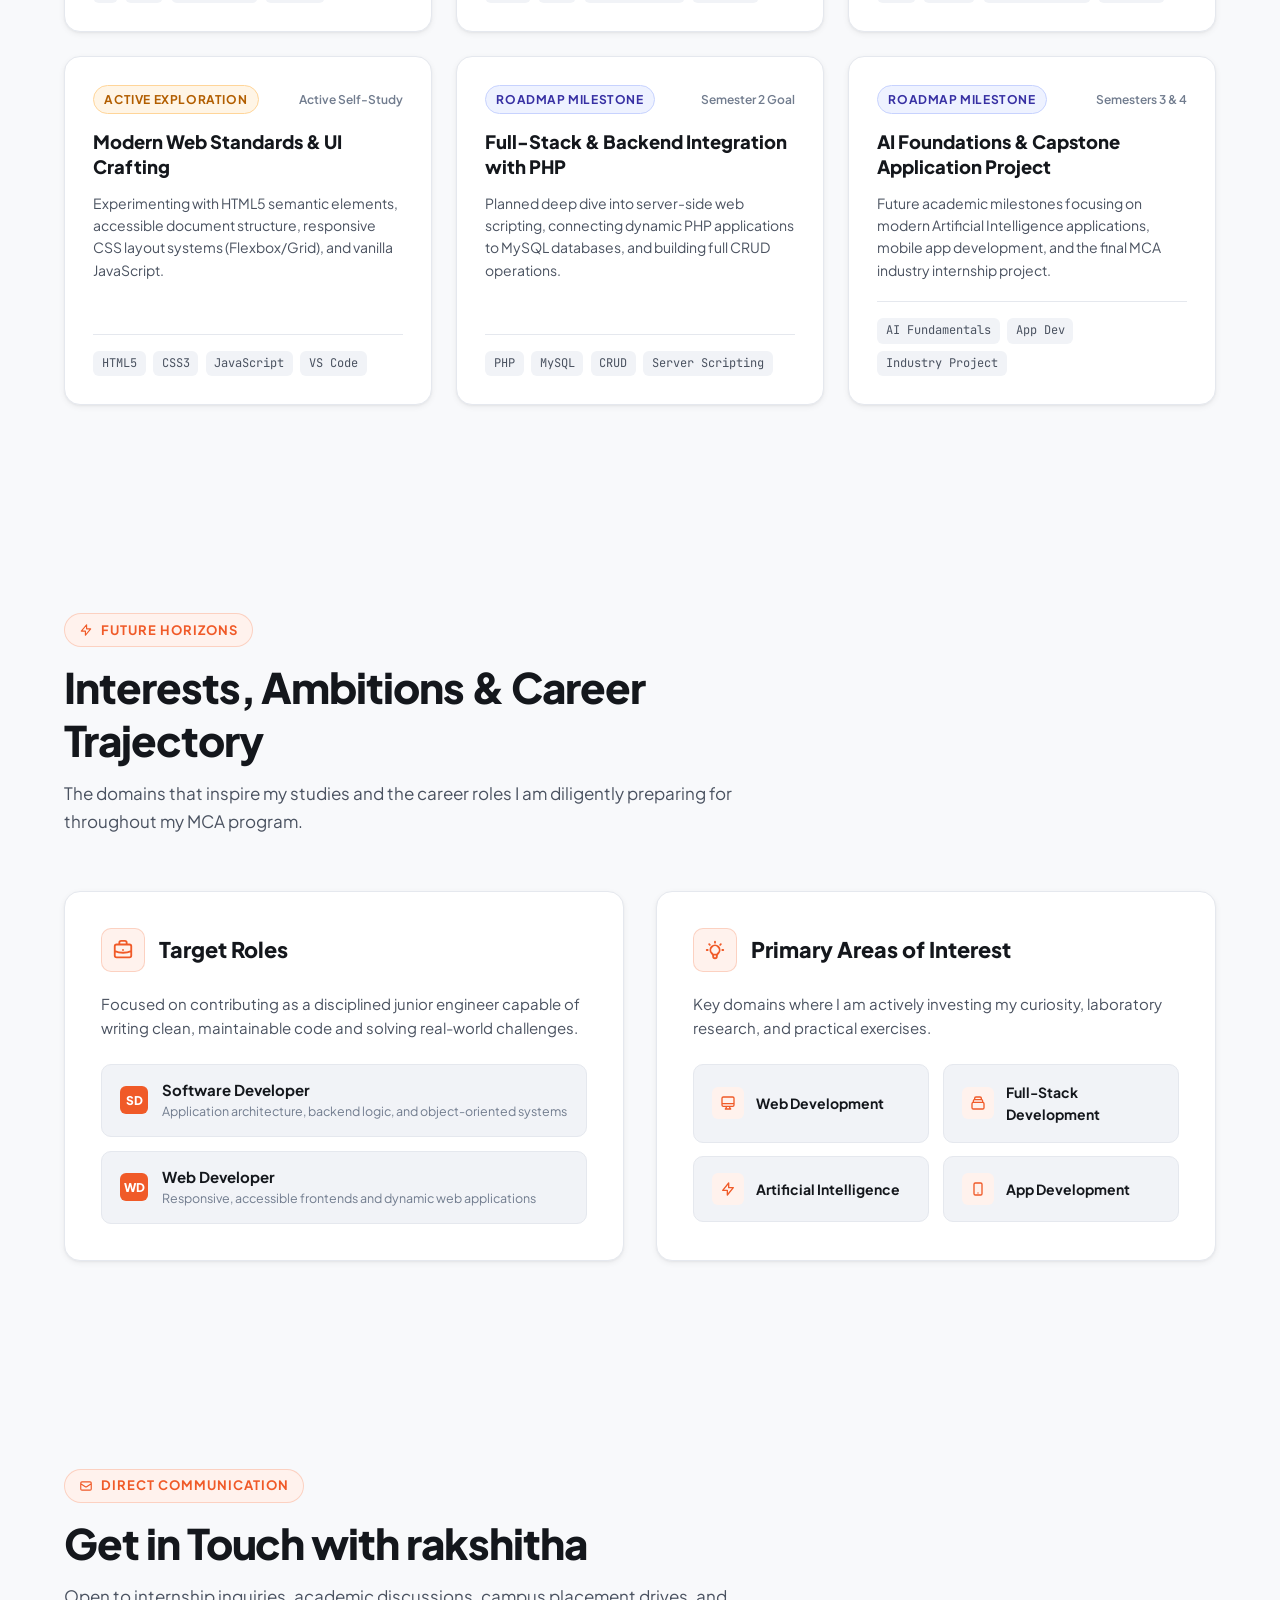
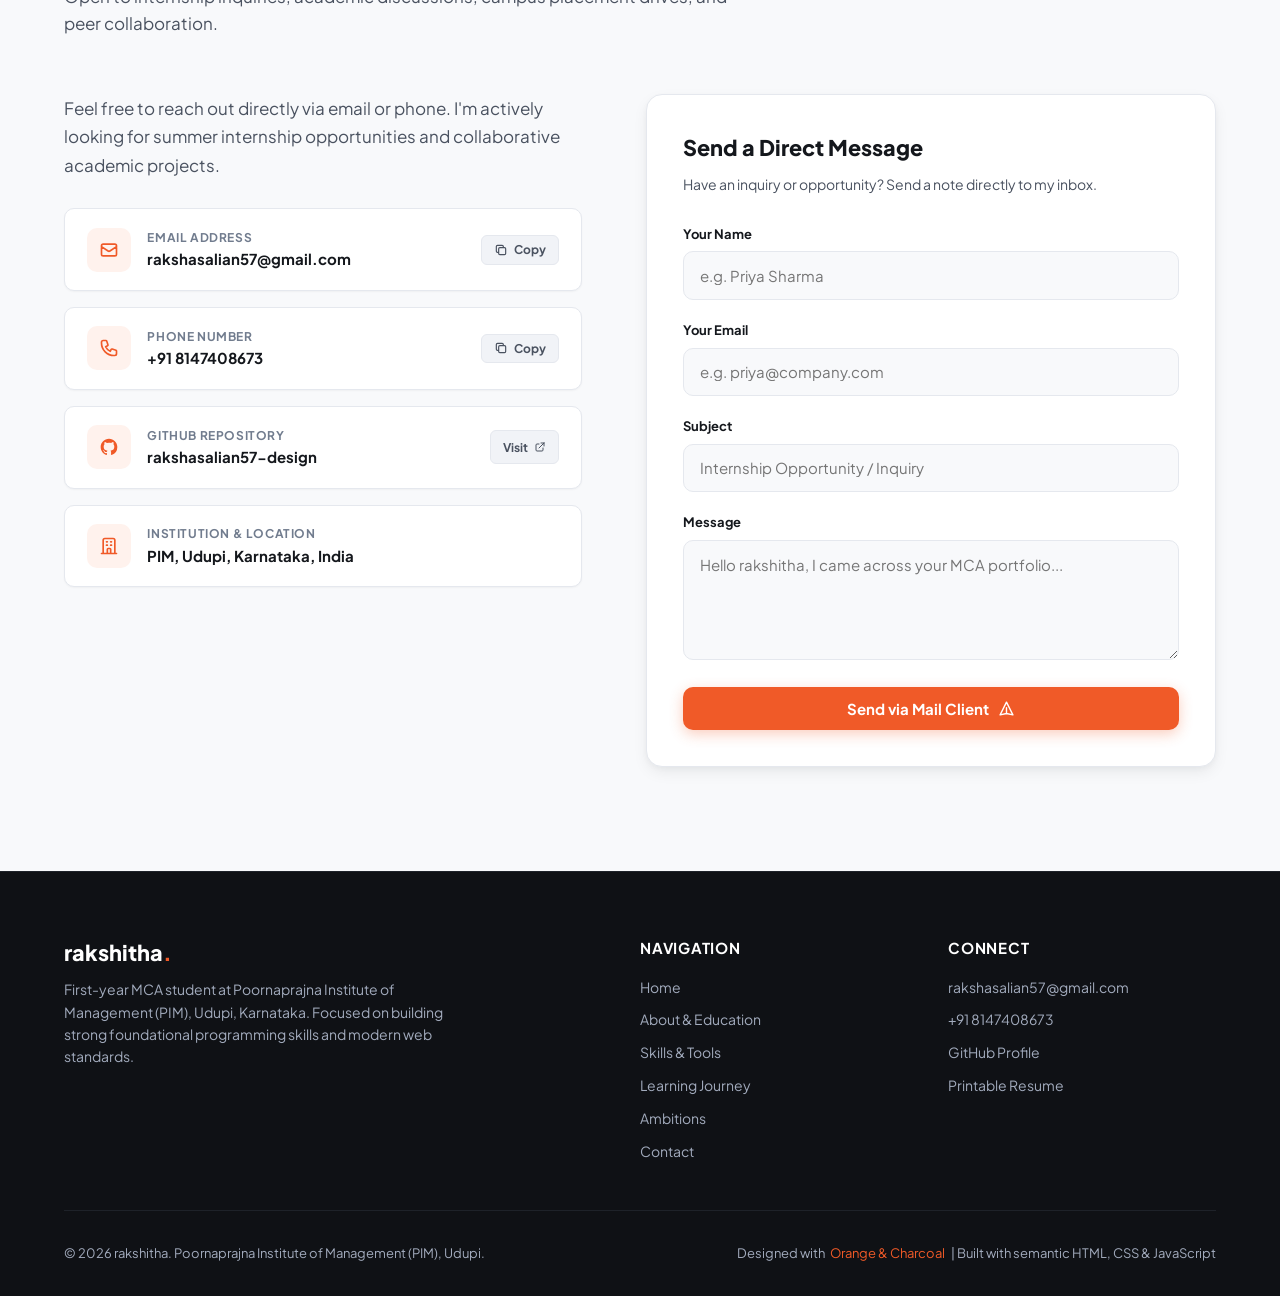
==== commit cfa891c5: "Update index.html" ====
--- a/index.html
+++ b/index.html
@@ -70,8 +70,9 @@
       <a href="#hero" class="brand" aria-label="rakshitha portfolio home">
         <span class="brand-symbol">R</span>
         <span>Rakshitha<span class="brand-dot">.</span></span>
+        <img src="profilephoto.jpg" style="width: 100%; max-width: 350px; border-radius: 20px; margin-bottom: 15px; display: block; margin-left: auto; margin-right: auto;">
       </a>
-      <img src="profilephoto.jpg" style="width: 100%; max-width: 350px; border-radius: 20px; margin-bottom: 15px; display: block; margin-left: auto; margin-right: auto;">
+      
 
       <!-- Desktop Navigation Menu -->
       <nav class="nav-desktop" aria-label="Primary Navigation">
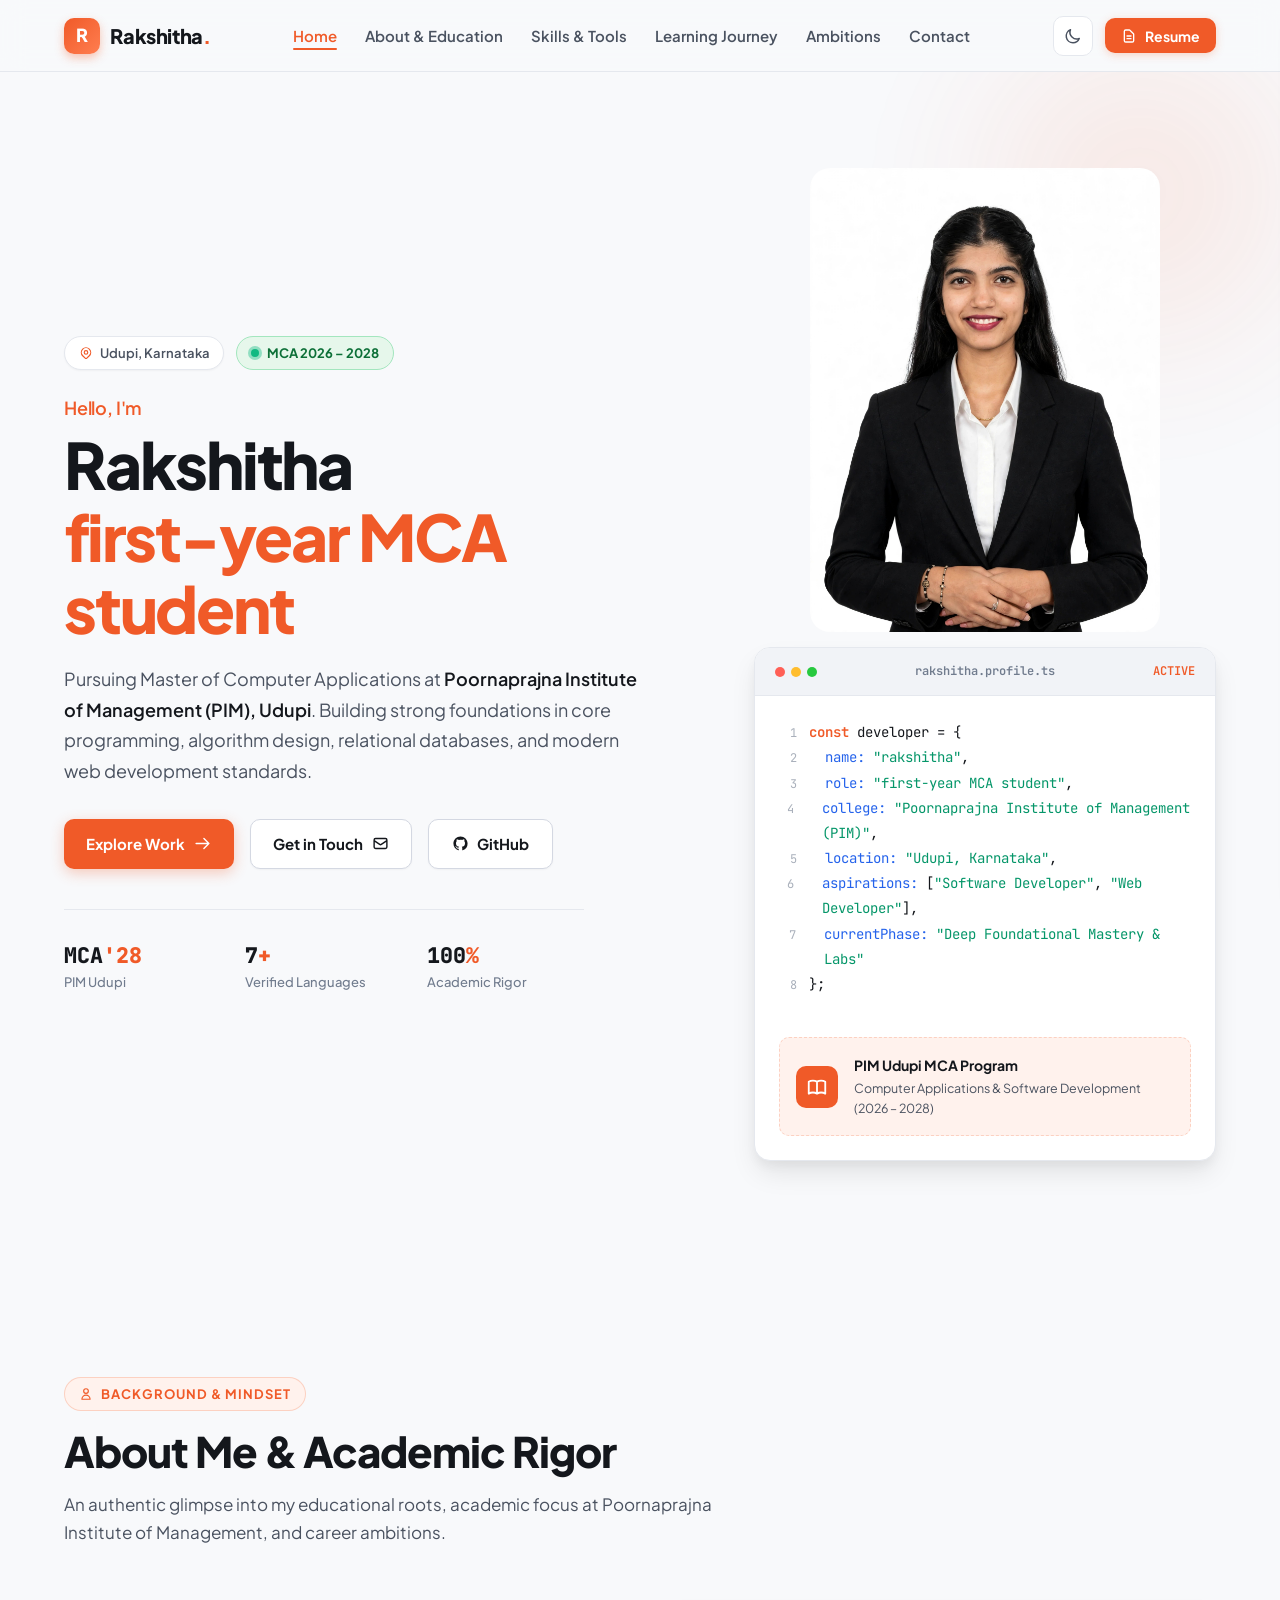
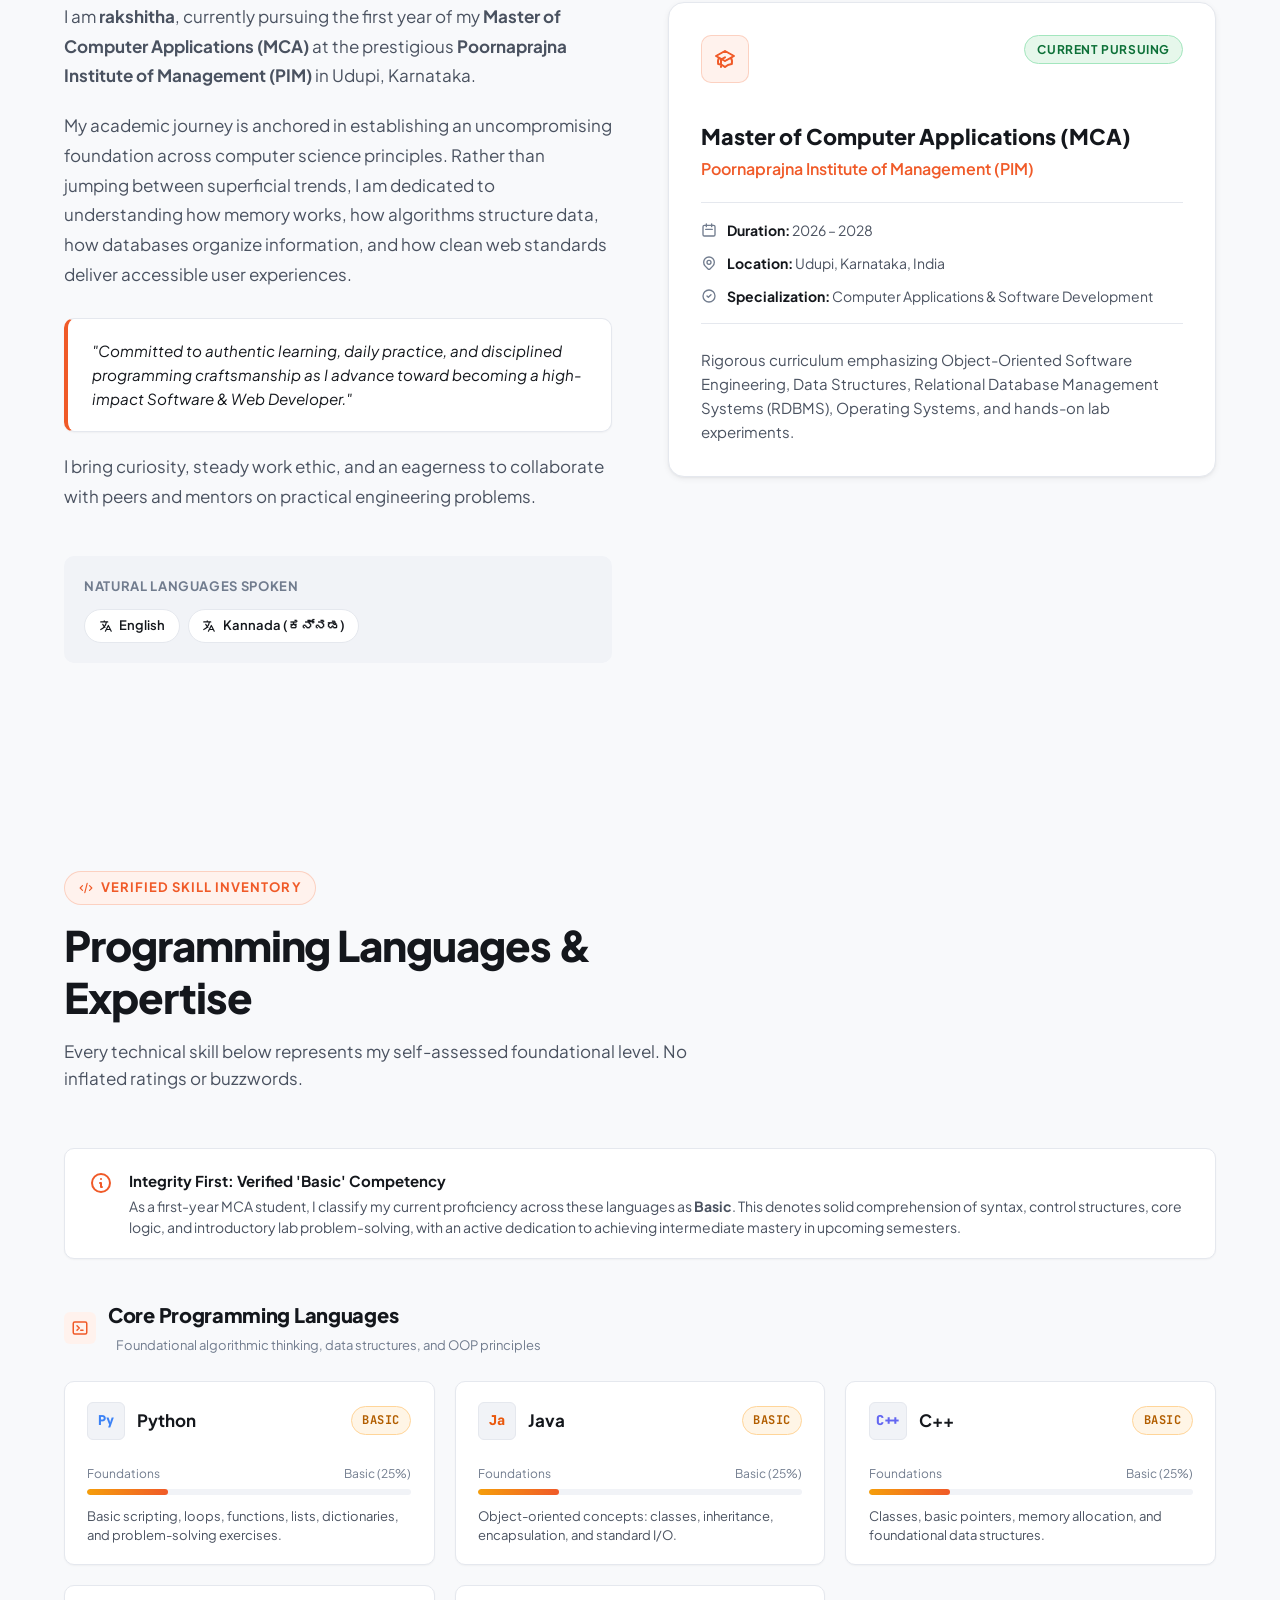
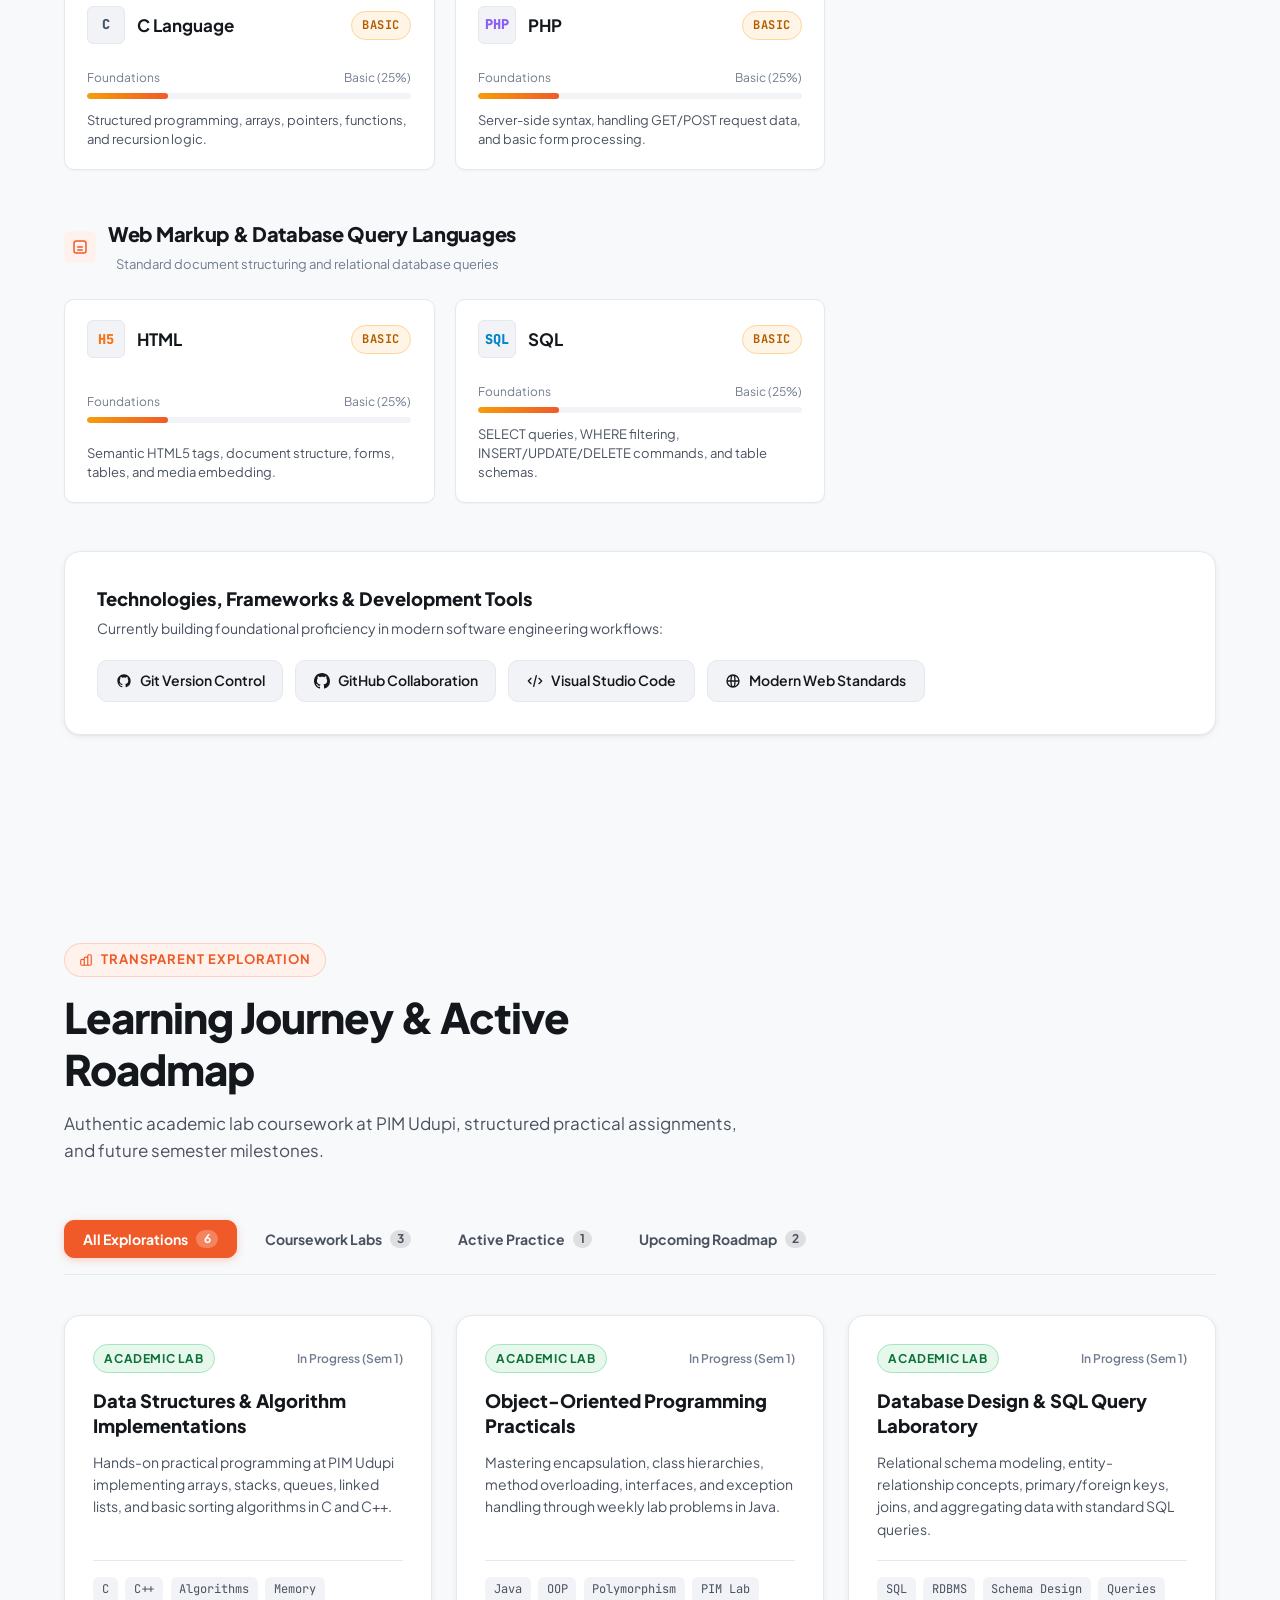
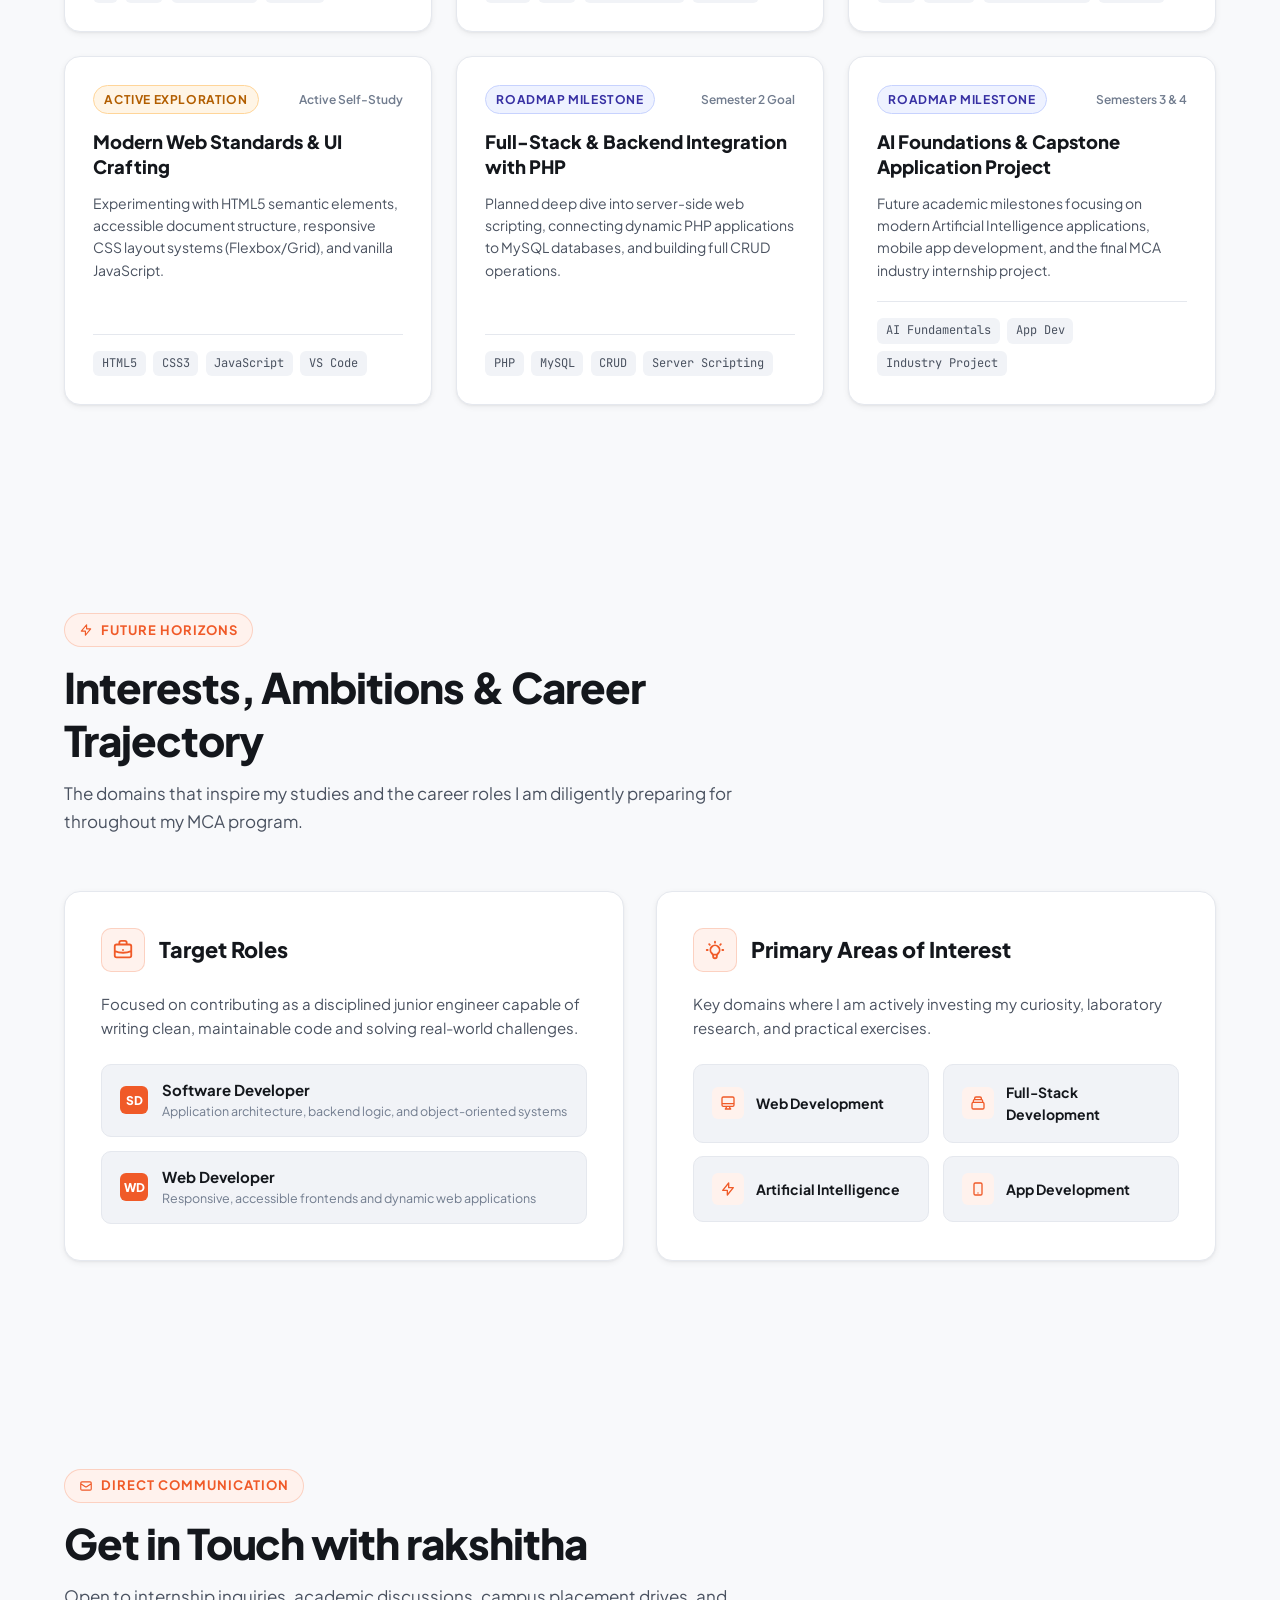
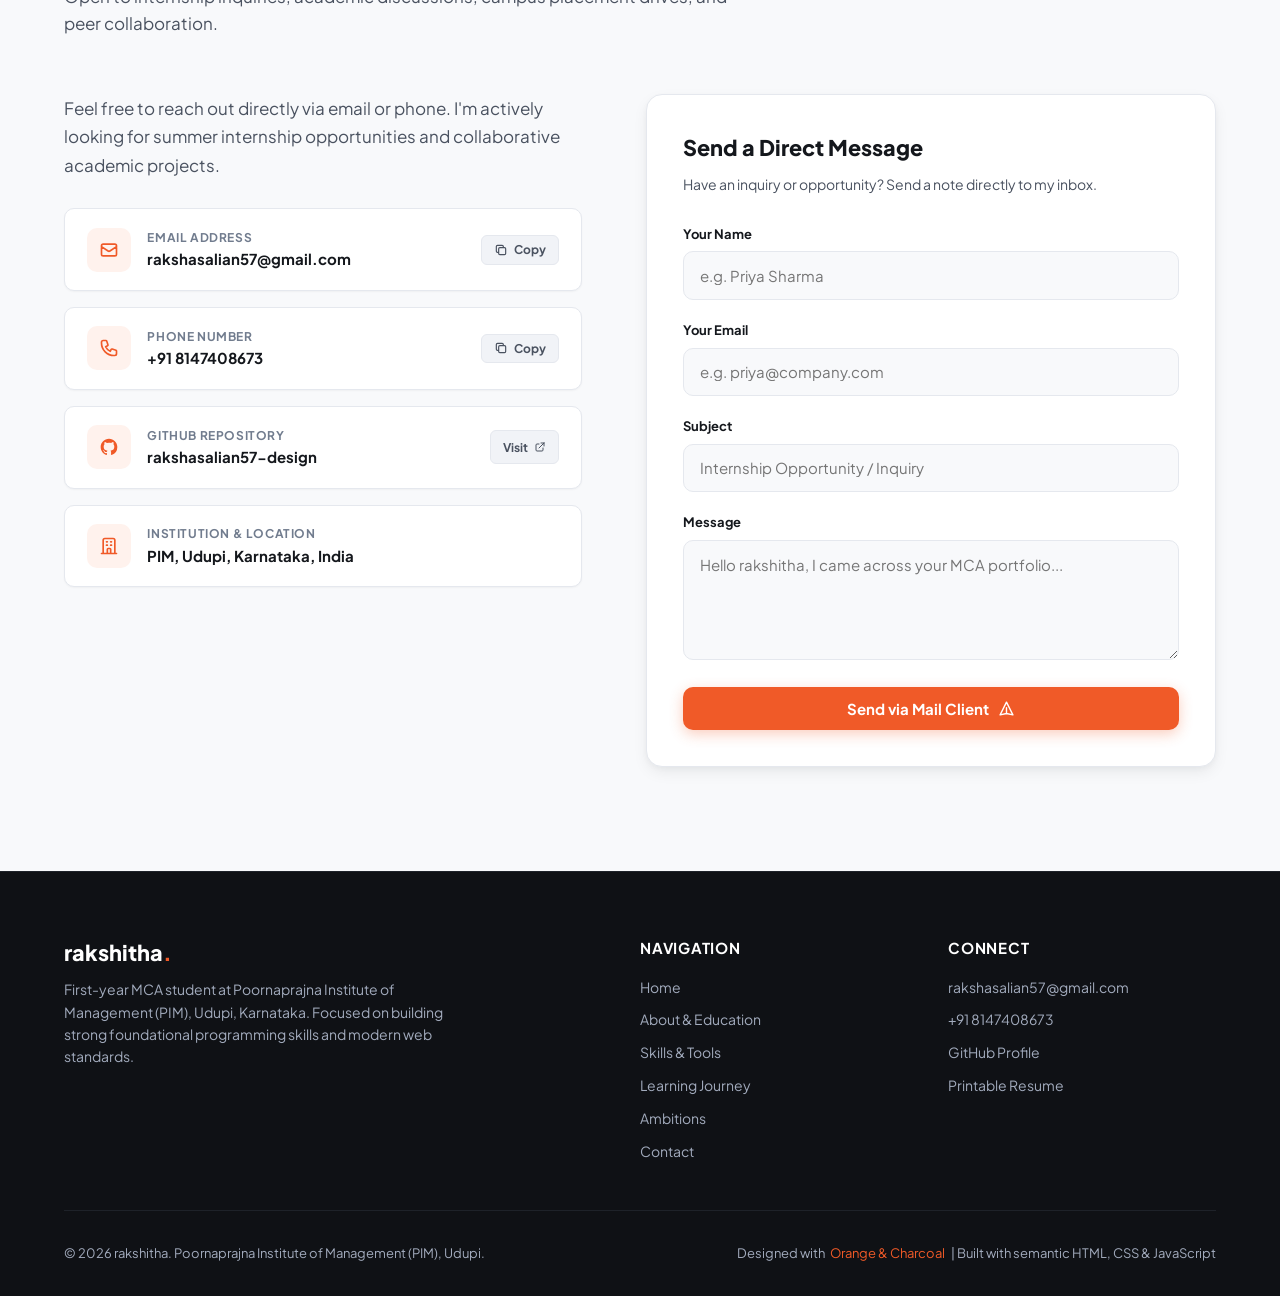
==== commit 641d1920: "Update index.html" ====
--- a/index.html
+++ b/index.html
@@ -40,7 +40,7 @@
   {
     "@context": "https://schema.org",
     "@type": "Person",
-    "name": "rakshitha",
+    "name": "Rakshitha",
     "jobTitle": "First-Year MCA Student",
     "affiliation": {
       "@type": "CollegeOrUniversity",
@@ -70,7 +70,7 @@
       <a href="#hero" class="brand" aria-label="rakshitha portfolio home">
         <span class="brand-symbol">R</span>
         <span>Rakshitha<span class="brand-dot">.</span></span>
-        <img src="profilephoto.jpg" style="width: 100%; max-width: 350px; border-radius: 20px; margin-bottom: 15px; display: block; margin-left: auto; margin-right: auto;">
+        
       </a>
       
 
@@ -127,7 +127,7 @@
     <div class="mobile-drawer-header">
       <div class="brand">
         <span class="brand-symbol">R</span>
-        <span>rakshitha<span class="brand-dot">.</span></span>
+        <span>Rakshitha<span class="brand-dot">.</span></span>
       </div>
       <button id="mobileDrawerClose" class="mobile-drawer-close" aria-label="Close navigation menu">
         <svg fill="none" stroke="currentColor" viewBox="0 0 24 24" width="20" height="20" aria-hidden="true">
@@ -191,7 +191,7 @@
 
           <p class="hero-greeting">Hello, I'm</p>
           <h1 class="hero-title">
-            rakshitha<br>
+            Rakshitha<br>
             <span class="hero-highlight">first-year MCA student</span>
           </h1>
 
